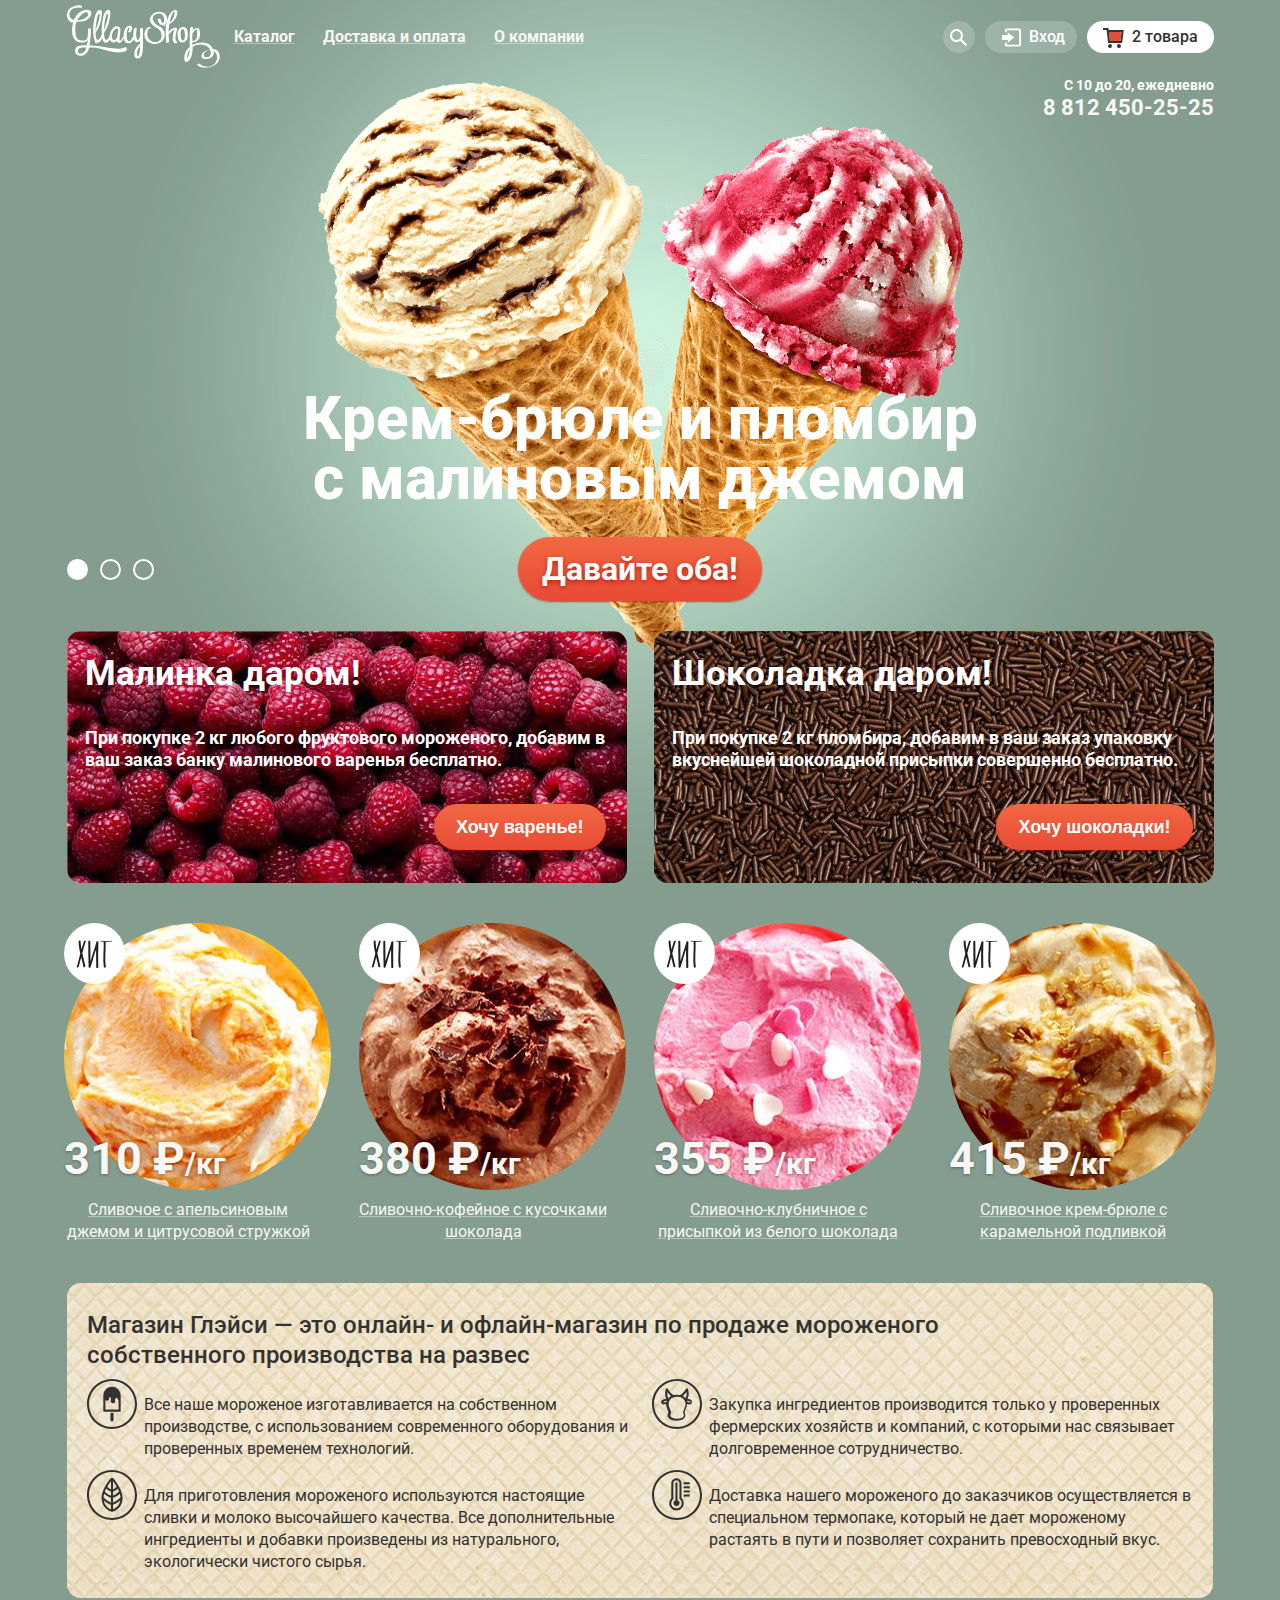
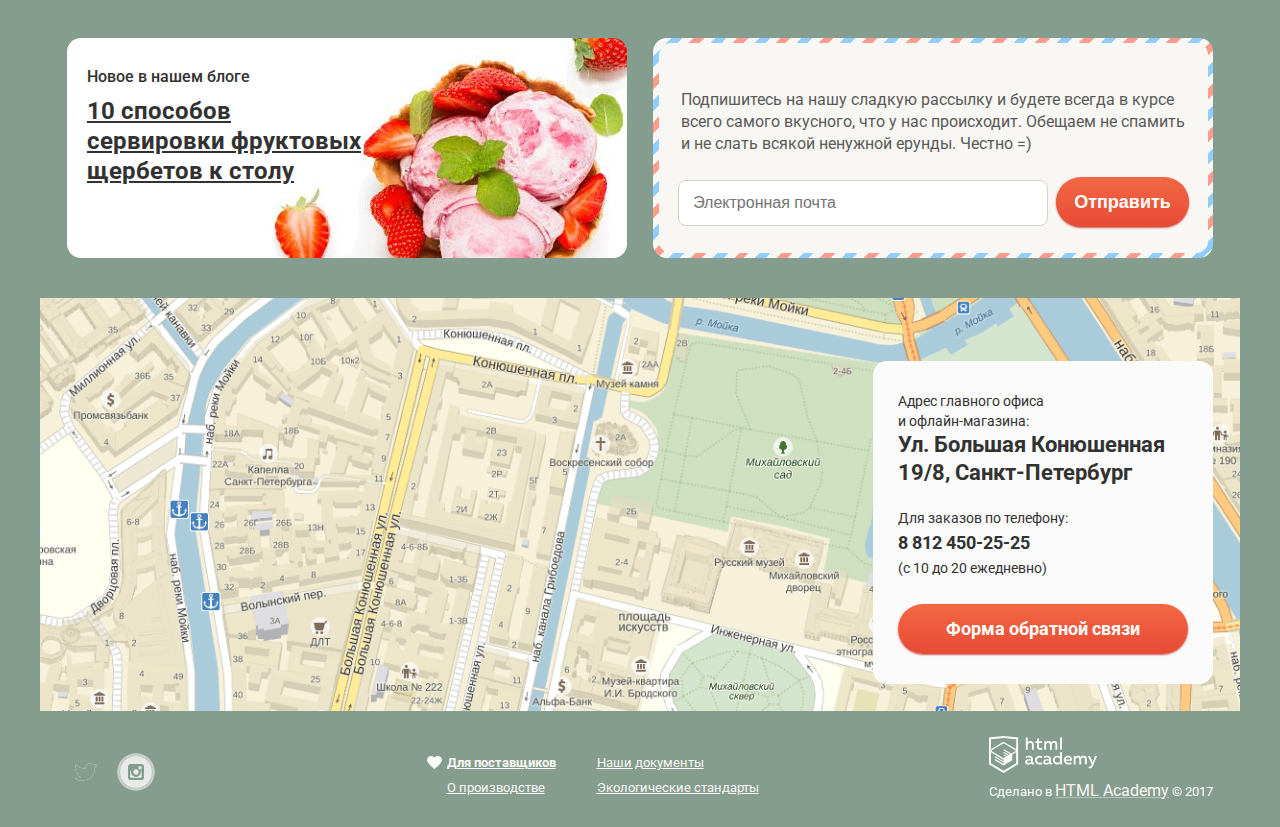
==== index.html @ ad12d45c "Итог. 14 дек 00:00" ====
<!DOCTYPE html>
<html lang="ru">

<head>
  <meta charset="utf-8">
  <title>HTML Academy: Глейси</title>
  <link href="css/normalize.css" rel="stylesheet">
  <link href="css/style.min.css" rel="stylesheet">
  <link href="https://fonts.googleapis.com/css?family=Roboto:400,500,700,900&amp;subset=cyrillic" rel="stylesheet">
</head>

<body>

  <input class="visually-hidden" type="radio" id="icecream-1" name="toggle" checked>
  <input class="visually-hidden" type="radio" id="icecream-2" name="toggle">
  <input class="visually-hidden" type="radio" id="icecream-3" name="toggle">

  <div class="site-wrapper">

    <div class="container">
      <header class="main-header">
        <nav class="main-navigation">
          <div class="logo">
            <a href="/"><img src="img/logo-header.svg" width="154" height="63" alt="Логотип «Глейси»"></a>
          </div>

          <ul class="main-menu">
            <li><a class="menu-item" href="catalog.html">Каталог</a>

              <ul class="menu-catalog-list">
                <li>
                  <ul class="menu-catalog-container">
                    <li class="menu-catalog-item item-new"><a href="#">Новинки</a></li>

                    <li class="menu-catalog-item"><a href="catalog.html">Сливочное</a></li>
                    <li class="menu-catalog-item"><a href="#">Щербеты</a></li>
                    <li class="menu-catalog-item"><a href="#">Фруктовый лед</a></li>
                    <li class="menu-catalog-item"><a href="#">Мелорин</a></li>
                  </ul>
                  <li>
              </ul>

              </li>
              <li><a class="menu-item" href="#">Доставка и оплата</a></li>
              <li><a class="menu-item" href="#">О компании</a></li>
          </ul>

          <ul class="user-navigation">
            <li class="user-navigation-search">
              <a><span class="visually-hidden">Поиск</span></a>
              <ul class="search-list">
                <li>
                  <div class="search-container">
                    <form class="form-search" action="https://echo.htmlacademy.ru" method="post">
                      <input type="search" name="поиск" placeholder="Что ищем?">
                    </form>
                  </div>
                </li>
              </ul>
            </li>

            <li class="user-navigation-login"><a href="#"><span >Вход</span></a>
              <ul class="login-list">
                <li>
                  <div class="login-container">
                    <form class="form-login" action="https://echo.htmlacademy.ru">
                      <span class="visually-hidden">Электронная почта</span>
                      <input type="email" name="email" placeholder="Электронная почта">
                      <span class="visually-hidden">Пароль</span>
                      <input type="password" name="password" placeholder="Пароль">

                      <div class="login-link">
                        <button class="button button-login" type="submit">Войти</button>
                        <ul class="login-link-list">
                          <li><a class="modal-link" href="#">Забыли пароль?</a></li>
                          <li><a class="modal-link" href="#">Новая регистрация</a></li>
                        </ul>
                      </div>
                    </form>
                  </div>
                </li>
              </ul>
            </li>

            <li class="user-navigation-bascet"><a href="#">2 товара<span class="visually-hidden">Корзина</span></a>
              <div class="basket-list">
                <div class="bascet-container">
                  <span class="visually-hidden">Таблица товаров</span>
                  <table class="besket-item">
                    <tr class="visually-hidden">
                      <td>Удалить из корзины</td>
                      <td>Изображение</td>
                      <td>Название</td>
                      <td>Цена/кг</td>
                      <td>Стоимость</td>
                    </tr>
                    <tr>
                      <td>
                        <button class="bascet-button-remove" type="button"></button>
                      </td>
                      <td><img src="img/bascet-tov-1.png" width="33" height="33" alt="Пломбир с апельсиновым джемом"></td>
                      <td>Пломбир с апельсиновым джемом</td>
                      <td>1,5 кг x <span class="gray-price">200 руб.</span></td>
                      <td>300 руб.</td>
                    </tr>
                    <tr>
                      <td>
                        <button class="bascet-button-remove" type="button"></button>
                      </td>
                      <td><img src="img/bascet-tov-2.png" width="33" height="33" alt="Пломбир с апельсиновым джемом"></td>
                      <td>Клубничный пломбир с присыпкой из белого шоколада</td>
                      <td>1,5 кг x <span class="gray-price">300 руб.</span></td>
                      <td>450 руб.</td>
                    </tr>
                    <tr>
                      <td></td>
                      <td></td>
                      <td></td>
                      <td colspan="2" class="bascet-finprice"><b>Итого: 750 руб.</b></td>

                    </tr>
                  </table>

                  <button type="submit" class="button button-basket">Oформить заказ</button>
                </div>
              </div>
            </li>
          </ul>
        </nav>
        <div class="contacts-navigation">
          <div class="container-contacts">
            <span class="contacts-navigation-timing">С 10 до 20, ежедневно</span>
            <a href="tel:+78124502525" class="contacts-navigation-phone">8 812 450-25-25</a>
          </div>
        </div>
      </header>

      <main>
        <h1 class="visually-hidden">Магазин "Глейси"</h1>

        <section class="slider">
          <div class="slider-controls">
            <label for="icecream-1"></label>
            <label for="icecream-2"></label>
            <label for="icecream-3"></label>
          </div>
          <ul class="slider-list">
            <li class="slider-item slide" id="slide-1">
              <h3 class="slide-title">Крем-брюле и пломбир с малиновым джемом</h3>
              <a class="button big-banner-button" href="#">Давайте оба!</a>
            </li>
            <li class="slider-item slide" id="slide-2">
              <h3 class="slide-title">Шоколадный пломбир и лимонный сорбет</h3>
              <a class="button big-banner-button" href="#">Давайте оба!</a>
            </li>
            <li class="slider-item slide" id="slide-3">
              <h3 class="slide-title">Пломбир с помадкой и клубничный щербет</h3>
              <a class="button big-banner-button" href="#">Давайте оба!</a>
            </li>
          </ul>
        </section>

        <section class="ice-cream-sale">
          <h2 class="visually-hidden">Акции</h2>
          <div class="sale sale-first">
            <h3 class="sale-head">Малинка даром!</h3>
            <p class="sale-description">При покупке 2 кг любого фруктового мороженого, добавим в ваш заказ банку малинового варенья бесплатно.</p>
            <button class="button button-sale">Хочу варенье!</button>
          </div>
          <div class="sale sale-second">
            <h3 class="sale-head">Шоколадка даром!</h3>
            <p class="sale-description">При покупке 2 кг пломбира, добавим в ваш заказ упаковку вкуснейшей шоколадной присыпки совершенно бесплатно.</p>
            <button class="button button-sale">Хочу шоколадки!</button>
          </div>
        </section>

        <section class="catalog index">
          <h2 class="visually-hidden">Каталог</h2>
          <ul class="catalog-list index">
            <li class="card-product">
              <a class="catalog-item index" href="#">
                <img src="img/tov-1.jpg" width="267" height="267" alt="Cливочое с апельсиновым джемом и цитрусовой стружкой">
                <div class="cost-and-kg"><span class="cost ">310 ₽</span><span class="kg">/кг</span></div>
                <p class="name-ice-cream">Cливочое с апельсиновым джемом и цитрусовой стружкой</p>
              </a>

              <button class="button button-catalog">Быстрый просмотр</button>
            </li>
            <li class="card-product">
              <a class="catalog-item index" href="#">
                <img src="img/tov-2.jpg" width="267" height="267" alt="Сливочно-кофейное с кусочками шоколада">
                <div class="cost-and-kg"><span class="cost">380 ₽</span><span class="kg">/кг</span></div>
                <p class="name-ice-cream">Сливочно-кофейное с кусочками шоколада</p>
              </a>
              <button class="button button-catalog ">Быстрый просмотр</button>
            </li>
            <li class="card-product">
              <a class="catalog-item index" href="#">
                <img src="img/tov-3.jpg" width="267" height="267" alt="Сливочно-клубничное с присыпкой из белого шоколада">
                <div class="cost-and-kg"><span class="cost">355 ₽</span><span class="kg">/кг</span></div>
                <p class="name-ice-cream">Сливочно-клубничное с присыпкой из белого шоколада</p>
              </a>
              <button class="button button-catalog ">Быстрый просмотр</button>

            </li>
            <li class="card-product">
              <a class="catalog-item index" href="#">
                <img src="img/tov-4.jpg" width="267" height="267" alt="Cливочное крем-брюле с карамельной подливкой">
                <div class="cost-and-kg"><span class="cost">415 ₽</span><span class="kg">/кг</span></div>
                <p class="name-ice-cream">Cливочное крем-брюле с карамельной подливкой</p>
              </a>
              <button class="button button-catalog">Быстрый просмотр</button>

            </li>
          </ul>
        </section>

        <div class="wafer">
          <ul class="content">
            <li class="head">Магазин Глэйси — это онлайн- и офлайн-магазин по продаже мороженого собственного производства на развес</li>

            <li class="one-block">
              Все наше мороженое изготавливается на собственном производстве, с использованием современного оборудования и проверенных временем технологий.
            </li>

            <li class="two-block">
              Закупка ингредиентов производится только у проверенных фермерских хозяйств и компаний, с которыми нас связывает долговременное сотрудничество.
            </li>

            <li class="three-block">
              Для приготовления мороженого используются настоящие сливки и молоко высочайшего качества. Все дополнительные ингредиенты и добавки произведены из натурального, экологически чистого сырья.
            </li>

            <li class="four-block">
              Доставка нашего мороженого до заказчиков осуществляется в специальном термопаке, который не дает мороженому растаять в пути и позволяет сохранить превосходный вкус.
            </li>
          </ul>
        </div>

        <section class="publications">
          <h2 class="visually-hidden">Наш блог и почта</h2>
          <article class="preview-blog">
            <h2 class="preview-blog-head">Новое в нашем блоге</h2>
            <a href="#" class="blog-link">10 cпособов сервировки фруктовых щербетов к столу</a>
          </article>

          <article class="mailing">
            <div class="mailing-container">
              <h2 class="visually-hidden">Подпишитесь на нашу рассылку</h2>
              <p>Подпишитесь на нашу сладкую рассылку и будете всегда в курсе всего самого вкусного, что у нас происходит. Обещаем не спамить и не слать всякой ненужной ерунды. Честно =)</p>
              <form class="form-email" action="https://echo.htmlacademy.r" method="post">
                <label for="email"><span class="visually-hidden">Электронная почта</span></label>
                <input type="email" id="email" name="почта" placeholder="Электронная почта">
                <button class="button button-mailing">Отправить</button>
              </form>
            </div>
          </article>
        </section>

        <div class="map">
          <iframe src="https://yandex.ru/map-widget/v1/-/CBagiPWUxA" width="1200" height="430"></iframe>
          <img src="img/map.png" width="1200" height="430" alt="Cанкт-Петербург,Ул. Большая Конюшенная
              19/8">
          <img class="mark" src="img/pin.svg" width="215" height="140" alt="Метка на карте">

          <address class="feedback">
            <span>Адрес главного офиса и офлайн-магазина:</span>
            <span class="adress-title">Ул. Большая Конюшенная 19/8, Cанкт-Петербург</span>
            <span>Для заказов по телефону:</span>
            <span><a href="tel:+78124502525">8 812 450-25-25</a>(c 10 до 20 ежедневно)</span>
            <a class="button button-feedback">Форма обратной связи</a>
          </address>
        </div>
      </main>

      <footer class="main-footer">
        <div class="footer-social">
          <ul class="footer-social-list">
            <li><a class="twiter" href="#" target="_blank"><span class="visually hidden">Твиттер</span></a></li>
            <li><a class="instagram" href="#" target="_blank"><span class="visually hidden">Инстаграмм</span></a></li>
            <li><a class="fb" href="#" target="_blank"><span class="visually hidden">Фейсбук</span></a></li>
            <li><a class="vk" href="#" target="_blank"><span class="visually hidden">Вконтакте</span></a></li>
          </ul>
        </div>
        <nav>
          <ul class="footer-menu">
            <li class="footer-menu-heart"><a href="#">Для поставщиков</a></li>
            <li><a href="#">Наши документы</a></li>
            <li><a href="#">О производстве</a></li>
            <li><a href="#">Экологические стандарты</a></li>
          </ul>
        </nav>
        <div class="footer-copywriting">
          <a href="https://htmlacademy.ru/">
            <img src="img/logo-footer.svg" width="108" height="39" alt="html академия"></a>
          <p>Cделано в <a class="footer-link" href="#">HTML Academy</a> © 2017</p>
        </div>
      </footer>

      <div class="feedback-container"></div>

      <div class="feedback-popup">
        <h2 class="visually-hidden">Форма обратной связи</h2>
        <button class="feedback-button-close" type="button"><span class="visually-hidden">Закрыть форму обратной связи</span></button>
        <p class="fedback-message">Мы обязательно вам ответим!</p>
        <form action="https://echo.htmlacademy.ru" method="post">
          <label class="visually-hidden" for="feedback-name">Имя</label>
          <input type="text" name="name" placeholder="Как вас зовут?" id="feedback-name">

          <label class="visually-hidden" for="feedback-email">Почта</label>
          <input type="email" name="email" placeholder="Ваша почта для ответа" id="feedback-email">

          <label class="visually-hidden" for="feedback-comment">Ваши комментарии</label>
          <textarea name="comment" id="feedback-comment" cols="30" rows="10">Напишите что-нибудь...</textarea>

          <button type="submit" class="button button-popup">Отправить</button>
        </form>
      </div>

    </div>

  </div>
  <script src="js/popup.min.js"></script>
</body>
<!-- 13 дек. 23:56  -->
</html>
---- css/style.min.css ----
body {min-width: 1200px;font-family: "Roboto", Arial, sans-serif;font-size: 16px;line-height: 22px;color: #ffffff;}main.inner {min-width: 1200px;padding: 0;margin: 0;}.body-index {min-width: 1200px;margin-left: auto;margin-right: auto;}.site-wrapper {min-width: 940px;background-color: #849d8f;background-repeat: no-repeat;background-position: top center;}a {text-decoration: none;}.site-wrapper.inner {min-height: 0;background-color: #91a79b;background-image: none;}.container {width: 1200px;margin-left: auto;margin-right: auto;padding-right: 2.3%;padding-left: 2.3%;}a {font-size: 16px;color: #f8f7f4;}a:hover,a:active {color: #ffbc9e;}.menu-item,.name-ice-cream,.footer-menu-item,.breadcrumbs-list a,.footer-menu {text-decoration: underline;-webkit-text-decoration-skip: ink;text-decoration-skip: ink;-webkit-text-decoration-color: rgba(255, 255, 255, 0.4);text-decoration-color: rgba(255, 255, 255, 0.4);}.breadcrumbs-list a:hover {text-decoration: underline;-webkit-text-decoration-skip: ink;text-decoration-skip: ink;-webkit-text-decoration-color: #ffbc9e;text-decoration-color: #ffbc9e;}.breadcrumbs-list li:nth-child(2) a,.breadcrumbs-list li:nth-child(4) a,.breadcrumbs-list li:nth-child(5) a {text-decoration: none;}.footer-link {text-decoration: underline;-webkit-text-decoration-skip: ink;text-decoration-skip: ink;-webkit-text-decoration-color: rgba(255, 255, 255, 0.4);text-decoration-color: rgba(255, 255, 255, 0.4);}.footer-link:hover {text-decoration: underline;-webkit-text-decoration-skip: ink;text-decoration-skip: ink;-webkit-text-decoration-color: #ffbc9e;text-decoration-color: #ffbc9e;}.modal-link {text-decoration: underline;-webkit-text-decoration-skip: ink;text-decoration-skip: ink;-webkit-text-decoration-color: #323232;text-decoration-color: #323232;}.modal-link:hover,.modal-link:active {color: #e84d37;-webkit-text-decoration-color: #e84d37;text-decoration-color: #e84d37;}img {max-width: 100%;height: auto;}.visually-hidden:not(:focus):not(:active),input[type="checkbox"].visually-hidden,input[type="radio"].visually-hidden {position: absolute;width: 1px;height: 1px;margin: -1px;border: 0;padding: 0;white-space: nowrap;-webkit-clip-path: inset(100%);clip-path: inset(100%);clip: rect(0 0 0 0);overflow: hidden;}.button {color: #fefefe;font-weight: 700;font-size: 18px;line-height: 24px;padding: 13px 24px;border: 0;border-radius: 40px;background-image: -webkit-gradient(linear, left top, left bottom, from(#f26843), to(#e74a35));background-image: -webkit-linear-gradient(#f26843 0%, #e74a35 100%);background-image: -o-linear-gradient(#f26843 0%, #e74a35 100%);background-image: linear-gradient(#f26843 0%, #e74a35 100%);-webkit-box-shadow: 0px 1px 2px 0px rgba(172, 16, 0, 0.64);box-shadow: 0px 1px 2px 0px rgba(172, 16, 0, 0.64);}.button:hover {background-image: -webkit-gradient(linear, left top, left bottom, from(#f58669), to(#ec6f5e));background-image: -webkit-linear-gradient(#f58669 0%, #ec6f5e 100%);background-image: -o-linear-gradient(#f58669 0%, #ec6f5e 100%);background-image: linear-gradient(#f58669 0%, #ec6f5e 100%);}.button:active {background-image: -webkit-gradient(linear, left top, left bottom, from(#d74531), to(#e1613e));background-image: -webkit-linear-gradient(#d74531 0%, #e1613e 100%);background-image: -o-linear-gradient(#d74531 0%, #e1613e 100%);background-image: linear-gradient(#d74531 0%, #e1613e 100%);-webkit-box-shadow: inset 0px 2px 2px 0px rgba(148, 39, 24, 0.4);box-shadow: inset 0px 2px 2px 0px rgba(148, 39, 24, 0.4);}.button.big-banner-button {font-size: 32px;line-height: 44px;text-shadow: 0px 2px 5px rgba(172, 16, 0, 0.76);}.button.big-banner-button:hover {background-image: -webkit-gradient(linear, left top, left bottom, from(#f58669), to(#ec6f5e));background-image: -webkit-linear-gradient(#f58669 0%, #ec6f5e 100%);background-image: -o-linear-gradient(#f58669 0%, #ec6f5e 100%);background-image: linear-gradient(#f58669 0%, #ec6f5e 100%);-webkit-box-shadow: 0px 1px 2px 0px rgba(172, 16, 0, 0.64);box-shadow: 0px 1px 2px 0px rgba(172, 16, 0, 0.64);color: #ffffff;}.button.big-banner-button:active {background-image: -webkit-gradient(linear, left top, left bottom, from(#d74531), to(#e1613e));background-image: -webkit-linear-gradient(#d74531 0%, #e1613e 100%);background-image: -o-linear-gradient(#d74531 0%, #e1613e 100%);background-image: linear-gradient(#d74531 0%, #e1613e 100%);-webkit-box-shadow: inset 0px 2px 2px 0px rgba(148, 39, 24, 0.4);box-shadow: inset 0px 2px 2px 0px rgba(148, 39, 24, 0.4);color: #ffffff;}.button-feedback {text-align: center;margin: 0;margin-left: auto;margin-right: auto;margin-top: 26px;margin-bottom: 30px;}.main-header {width: 1147px;margin: auto;margin-bottom: 273px;}.main-header.inner {width: 1147px;margin: auto;margin-bottom: 0px;}.main-menu,.sub-menu,.user-navigation,.search-list,.login-link-list,.breadcrumbs-list,.filter-filler-list,.fat-filter-list {list-style: none;}.main-menu,.menu-catalog-item:first-child {font-weight: 700;}.catalog-line {width: 130px;padding: 0;margin-top: 0;margin-bottom: 0;border: 1px solid #d1d0ce;}.menu-catalog-list,.search-list {color: black;list-style: none;display: none;}.user-navigation-search {position: relative;}.search-list {z-index: 2;display: none;margin: 0;padding: 0;list-style: none;background-color: transparent;padding-top: 5px;border-radius: 8px;-webkit-box-shadow: 0px 20px 20px 0px rgba(0, 0, 0, 0.4);box-shadow: 0px 20px 20px 0px rgba(0, 0, 0, 0.4);border-radius: 8px;position: absolute;top: 33px;left: -310px;}.search-container {padding: 20px 15px;background-color: #f8f7f4;border-radius: 8px;}.form-search input[type="search"] {padding: 0;margin: 0;width: 310px;height: 42px;padding-left: 14px;border: 1px solid #d3d3d2;border-radius: 6px;}.user-navigation-search:hover .search-list {display: -webkit-box;display: -ms-flexbox;display: flex;}.main-navigation {display: -webkit-box;display: -ms-flexbox;display: flex;min-height: 74px;margin: auto;}.logo {width: 153px;padding: 0;margin: 0;margin-top: auto;display: -webkit-box;display: -ms-flexbox;display: flex;margin-top: auto;}.main-menu {margin: 0;padding: 0;display: -webkit-box;display: -ms-flexbox;display: flex;-ms-flex-wrap: wrap;flex-wrap: wrap;width: 600px;display: flex;-webkit-box-align: center;-ms-flex-align: center;align-items: center;flex-wrap: wrap;}.main-menu a {margin: 0;display: block;padding: 7px 14px;}.main-menu a:hover,.main-menu a:active {color: #323232;background-color: #f7f6f3;border-radius: 20px;text-decoration: none;}.main-menu a:active {background-color: rgba(248, 247, 244, 0.988);-webkit-box-shadow: inset 0px 2px 1px 0px #696969;box-shadow: inset 0px 2px 1px 0px #696969;}.main-menu li:first-child:hover .menu-catalog-list,.main-menu li:first-child:active .menu-catalog-list {position: fixed;top: 55px;padding-top: 5px;display: block;border-radius: 8px;background-color: transparent;margin: 0;-webkit-box-shadow: 0px 20px 20px 0px rgba(0, 0, 0, 0.4);box-shadow: 0px 20px 20px 0px rgba(0, 0, 0, 0.4);}.main-menu.inner li:first-child:hover .menu-catalog-list,.main-menu.inner li:first-child:active .menu-catalog-list {display: none;}.menu-catalog-list {list-style: none;padding: 0;margin: 0;}.menu-catalog-container {padding: 0;margin: 0;list-style: none;border-radius: 8px;background-color: #f8f7f4;}.menu-catalog-container li:first-child::after {content: "";position: absolute;top: 44px;height: 2px;width: 138px;background-color: #d1d0ce;}.menu-catalog-item:hover a {background-color: #fbded8;}.menu-catalog-item:active a {background-color: #f6b5a5;-webkit-box-shadow: none;box-shadow: none;}.menu-catalog-item {padding-left: 15px;padding-left: 5px;padding-top: 5px;padding-bottom: 5px;}.user-navigation {font-size: 14px;line-height: 16px;font-weight: 500;padding: 0;margin: 0;display: -webkit-box;display: -ms-flexbox;display: flex;-ms-flex-wrap: wrap;flex-wrap: wrap;width: 350px;-webkit-box-pack: end;-ms-flex-pack: end;justify-content: flex-end;-webkit-box-align: center;-ms-flex-align: center;align-items: center;margin-left: auto;}.menu-catalog-item {font-size: 14px;line-height: 16px;list-style: none;font-weight: 400;}.menu-catalog-item a,.login-list a {color: #323232;}.menu-catalog-item.active-link {background-color: #d07058;}.menu-catalog-item:hover {background-color: #fbded8;}.menu-catalog-item:active,.menu-catalog-item:active a {background-color: #f6b5a5;}.menu-catalog-item:first-child:hover {background-color: #fbded8;border-top-left-radius: 8px;border-top-right-radius: 8px;}.menu-catalog-item:last-child:hover {background-color: #fbded8;border-bottom-left-radius: 8px;border-bottom-right-radius: 8px;}.menu-catalog-item:first-child:active {background-color: #f6b5a5;border-top-left-radius: 8px;border-top-right-radius: 8px;}.menu-catalog-item:last-child:active {background-color: #f6b5a5;border-bottom-left-radius: 8px;border-bottom-right-radius: 8px;}.user-navigation-search {width: 32px;height: 32px;border-radius: 50%;background-color: rgba(255, 255, 255, 0.2);background-image: url("/img/ic-search.svg");background-repeat: no-repeat;background-size: 17px 17px;background-position: center;}.user-navigation-search:hover {background-color: rgb(255, 255, 255);background-image: url("/img/ic-search-hover.svg");}.user-navigation-login {width: 92px;display: -webkit-box;display: -ms-flexbox;display: flex;position: relative;background-color: rgba(255, 255, 255, 0.2);border-radius: 40px;margin-left: 10px;background-image: url("/img/ic-login.svg");background-repeat: no-repeat;background-size: 20px 19px;background-position: 17px 7px;}.user-navigation-login:hover {background-color: rgb(255, 255, 255);color: #323232;background-image: url(/img/ic-login-hover.svg);background-repeat: no-repeat;background-size: 20px 19px;background-position: 17px 7px;}.user-navigation-login span {display: inline-block;color: #ffffff;padding-top: 8px;padding-bottom: 8px;padding-right: 6px;padding-left: 44px;}.user-navigation-login:hover span {color: #323232;}.login-list {z-index: 2;margin: 0;padding: 0;display: none;position: absolute;list-style: none;border-radius: 8px;padding-top: 5px;background-color: transparent;top: 32px;left: -196px;-webkit-box-shadow: 0px 20px 20px 0px rgba(0, 0, 0, 0.4);box-shadow: 0px 20px 20px 0px rgba(0, 0, 0, 0.4);}.login-container {list-style: none;padding: 0;margin: 0;background-color: #f8f7f4;border-radius: 8px;padding-top: 20px;padding-left: 17px;padding-right: 17px;}.login-link-list a {background-image: none;}.user-navigation-login:hover .login-list {display: block;}.form-login {width: 256px;}.form-login input {width: 0px;width: 240px;height: 42px;border: 1px solid #999999;padding-left: 14px;border-radius: 8px;margin-bottom: 20px;}.button-login {margin: 0;margin-bottom: 20px;margin-right: 19px;}.login-link {padding: 0;margin: 0;display: -webkit-box;display: -ms-flexbox;display: flex;}.login-link a {display: inline-block;margin-bottom: 6px;}.login-link-list {padding: 0;margin: 0;margin-top: 3px;}.user-navigation-bascet {background-color: #ffffff;border-radius: 40px;margin-left: 10px;background-image: url(/img/ic-bascet-active.svg);background-repeat: no-repeat;background-size: 21px 20px;background-position: 16px 7px;}.user-navigation-bascet a {color: #323232;display: inline-block;padding-right: 16px;padding-left: 45px;padding-top: 8px;padding-bottom: 8px;}.user-navigation-bascet:hover a {color: #323232;}.container {position: relative;}.basket-list {z-index: 2;display: none;padding: 0;margin: 0;font-weight: 400;color: #323232;list-style: none;font-size: 13px;position: absolute;top: 53px;left: 716px;padding-top: 5px;padding-right: 0px;border-radius: 8px;background-color: transparent;-webkit-box-shadow: 0px 20px 20px 0px rgba(0, 0, 0, 0.4);box-shadow: 0px 20px 20px 0px rgba(0, 0, 0, 0.4);}.besket-item tr:last-child {border-top: 1px solid #ccccc9;}.bascet-container {list-style: none;padding: 0;margin: 0;background-color: #f8f7f4;padding: 0px;border-radius: 8px;padding-top: 20px;padding-bottom: 20px;padding-left: 16px;padding-right: 16px;}.bascet-finprice {width: 146px;text-align: right;padding-top: 16px;}.user-navigation-bascet:hover .basket-list {display: -webkit-box;display: -ms-flexbox;display: flex;}.bascet-button-remove {padding: 0;width: 11px;height: 11px;border: none;background-image: url(/img/baset-remove.svg);background-color: transparent;}.bascet-finprice {padding-left: 420px;}.besket-item {padding: 0;margin: 0;border-collapse: collapse;margin-bottom: 17px;}.button-basket {display: block;margin-left: auto;margin-top: 14px;}.besket-item td {padding-bottom: 18px;}.besket-item td:nth-child(1) {width: 13px;}.besket-item td:nth-child(2) {width: 33px;padding-left: 8px;padding-right: 8px;}.besket-item td:nth-child(3) {width: 216px;padding-left: 6px;padding-right: 24px;}.besket-item td:nth-child(4) {width: 96px;padding-left: 7px;padding-right: 6px;}.besket-item td:nth-child(5) {width: 50px;padding-left: 21px;}.contacts-navigation {margin: 0;padding: 0;height: 42px;display: -webkit-box;display: -ms-flexbox;display: flex;-ms-flex-wrap: wrap;flex-wrap: wrap;}.container-contacts {width: 300px;height: 42px;margin-left: auto;}.form-login {font-weight: 400;}.login-list a {font-size: 13px;color: #323232;}.gray-price {color: #999999;}.contacts-navigation {font-weight: 700;text-align: right;}.contacts-navigation-timing {display: inline-block;font-size: 14px;line-height: 16px;}.contacts-navigation-phone {display: inline-block;font-size: 22px;line-height: 24px;}.slider-list,.breadcrumbs,.fat-filter,.filler-filter,.pagination-list,.slider-button-list {list-style: none;}.slider {width: 1147px;margin: auto;position: relative;text-align: center;margin-bottom: 40px;}.slider-list {margin: 0;padding: 0;}.slide-title {width: 700px;padding: 0;margin: 0 auto;margin-bottom: 38px;font-size: 60px;line-height: 60px;font-weight: 800;}.slider-controls {position: absolute;bottom: 10px;}.slider-controls label {display: inline-block;width: 17px;height: 17px;margin-right: 8px;vertical-align: top;background-color: transparent;border: 2px solid #ffffff;border-radius: 50%;cursor: pointer;}.slider-controls label:hover {display: inline-block;width: 17px;height: 17px;margin-right: 8px;vertical-align: top;background-color: rgba(255, 255, 255, 0.2);border: 2px solid #ffffff;border-radius: 50%;cursor: pointer;}#icecream-1:checked~.site-wrapper {background-color: #849d8f;background-image: url("/img/icecream-banner1.png");}#icecream-2:checked~.site-wrapper {background-color: #8996a6;background-image: url("/img/icecream-banner2.png");}#icecream-3:checked~.site-wrapper {background-color: #9d8b84;background-image: url("/img/icecream-banner3.png");}.site-wrapper::before,.site-wrapper::after {content: "";visibility: hidden;}.slide {display: none;}#icecream-1:checked~.site-wrapper #slide-1,#icecream-2:checked~.site-wrapper #slide-2,#icecream-3:checked~.site-wrapper #slide-3 {display: block;}#icecream-1:checked~.site-wrapper label[for="icecream-1"],#icecream-2:checked~.site-wrapper label[for="icecream-2"],#icecream-3:checked~.site-wrapper label[for="icecream-3"] {background-color: #ffffff;}.slider-list-first,.slider-list-second,.slider-list-third {padding: 0;margin: 0;position: absolute;top: 0;left: 0;}.big-banner-button {margin-left: auto;margin-right: auto;margin-bottom: 10px;}.banner-item {font-size: 60px;line-height: 60px;list-style: none;font-weight: 700;text-align: center;}.ice-cream-sale {padding: 0;margin-left: auto;margin-right: auto;width: 1147px;display: -webkit-box;display: -ms-flexbox;display: flex;min-height: 230px;-webkit-box-pack: justify;-ms-flex-pack: justify;justify-content: space-between;margin-bottom: 34px;}.sale {width: 560px;margin: 0;padding: 0;display: -webkit-box;display: -ms-flexbox;display: flex;-ms-flex-wrap: wrap;flex-wrap: wrap;padding-top: 22px;}.button.button-sale {margin-left: auto;margin-right: 21px;height: 46px;padding: 0;padding-left: 22px;padding-right: 22px;}.sale.sale-first {background-color: #6f2333;background-image: url("/img/bg-raspberry.jpg");background-repeat: no-repeat;border-radius: 14px;min-height: 230px;}.sale.sale-second {background-color: #442719;background-image: url("/img/bg-chocolate.jpg");background-repeat: no-repeat;border-radius: 14px;min-height: 230px;}.sale-head {padding: 0;margin: 0;padding-left: 18px;font-size: 35px;line-height: 41px;}.sale-description {margin: 0;padding: 0;padding-left: 18px;padding-right: 18px;font-size: 18px;line-height: 22px;font-weight: 700;}.catalog-container {display: block;width: 1172px;padding-left: 13px;}.catalog-list.index,.catalog-list.catalog {list-style: none;padding: 0;}.catalog-item.index a,.catalog.index,.catalog.catalog,.name-ice-cream {padding: 0;margin: 0;}.catalog-list.index {padding: 0;width: 1180px;display: -webkit-box;display: -ms-flexbox;display: flex;margin-left: auto;margin-right: auto;-ms-flex-pack: distribute;justify-content: space-around;}.catalog-list .index:hover {color: #ffffff;}.catalog-list.catalog {padding: 0;margin: 0;list-style: none;display: -webkit-box;display: -ms-flexbox;display: flex;-ms-flex-wrap: wrap;flex-wrap: wrap;-ms-flex-pack: distribute;justify-content: space-around;}.catalog-item.index,.catalog-item.catalog {padding: 0;margin: 0;}.catalog-item.catalog {width: 267px;}.catalog-item.index a,.catalog-item.catalog a {width: 267px;margin: 0;padding-top: 6px;padding-left: 13px;padding-right: 13px;padding-bottom: 65px;}.catalog-list.catalog {min-height: 1070px;margin: 0;padding: 0;margin-bottom: 62px;}.catalog-item.index,.catalog-item.catalog {margin: 0;height: 335px;padding-top: 6px;position: relative;display: -webkit-box;display: -ms-flexbox;display: flex;-webkit-box-orient: vertical;-webkit-box-direction: normal;-ms-flex-direction: column;flex-direction: column;}.catalog-item.index::before,.catalog-item.catalog::before {position: absolute;}.name-ice-cream {display: inline-block;width: 248px;margin: 0;padding: 0;margin-top: 9px;margin-bottom: 10px;font-size: 16px;line-height: 22px;text-align: center;}.cost-and-kg {padding: 0;margin: 0;position: absolute;top: 219px;z-index: 5;}.cost {font-size: 45px;line-height: 45px;font-weight: 700;text-shadow: 0px 1px 3px rgba(49, 50, 53, 0.5);}.kg {font-size: 30px;line-height: 45px;font-weight: 700;text-shadow: 0px 1px 3px rgba(49, 50, 53, 0.5);}.catalog-item img {width: 267px;height: 267px;border-radius: 50%;margin: 0;z-index: 1;}.card-product {position: relative;min-height: 420px;padding-left: 13px;padding-right: 13px;border-radius: 14px;background-color: none;margin-bottom: -70px;}.card-product:hover {background-color: rgba(255, 255, 255, 0.3);z-index: 7;}.button-catalog {display: inline-block;z-index: 7;margin-left: 25px;display: none;}.card-product:hover .button-catalog {display: block;}.card-product a {padding: 0;margin: 0;}.catalog-item:hover {color: #ffffff;}.catalog-list.index>.card-product a::before {content: " ";position: absolute;display: block;height: 61px;width: 61px;background-image: url("/img/ic-hit.svg");z-index: 3;}.wafer {background-color: #fcf5e1;margin-left: 27px;margin-right: 27px;padding-top: 27px;padding-bottom: 15px;padding-left: 20px;padding-right: 20px;margin-bottom: 40px;color: #323232;border-radius: 14px;background-image: url(/img/bg-wafer.jpg);background-repeat: no-repeat;}.content {list-style: none;padding: 0;margin: 0;display: -webkit-box;display: -ms-flexbox;display: flex;-ms-flex-wrap: wrap;flex-wrap: wrap;-webkit-box-pack: justify;-ms-flex-pack: justify;justify-content: space-between;}.head {font-size: 24px;line-height: 30px;width: 1010px;height: 60px;font-weight: 500;margin-bottom: 9px;}.one-block {width: 484px;display: block;padding-left: 57px;padding-top: 15px;background-image: url(/img/ic-icecream.svg);background-repeat: no-repeat;background-size: 50px 50px;margin-bottom: 10px;}.two-block {width: 484px;display: block;padding-left: 57px;padding-top: 15px;background-image: url(/img/ic-cow.svg);background-repeat: no-repeat;background-size: 50px 50px;margin-bottom: 10px;}.three-block {width: 484px;display: block;padding-left: 57px;padding-top: 15px;background-image: url(/img/ic-leaf.svg);background-repeat: no-repeat;background-size: 50px 50px;margin-bottom: 10px;}.four-block {width: 484px;display: block;padding-left: 57px;padding-top: 15px;background-image: url(/img/ic-termo.svg);background-repeat: no-repeat;background-size: 50px 50px;margin-bottom: 10px;}.publications {padding-left: 27px;padding-right: 27px;display: -webkit-box;display: -ms-flexbox;display: flex;margin-left: auto;margin-right: auto;min-height: 220px;-webkit-box-pack: justify;-ms-flex-pack: justify;justify-content: space-between;margin-bottom: 40px;}.preview-blog {width: 520px;padding-top: 28px;padding-left: 20px;padding-right: 20px;padding-bottom: 20px;background-color: #ffffff;background-image: url("/img/bg-Strawberry.jpg");background-repeat: no-repeat;border-radius: 14px;}.preview-blog-head {margin: 0;margin-bottom: 8px;}.preview-blog h2 {color: #323232;font-size: 16px;line-height: 22px;font-weight: 500;}.blog-link {display: inline-block;width: 285px;}.blog-link:hover,.blog-link:active {color: #e84d37;}.preview-blog a {color: #323232;font-size: 24px;line-height: 30px;font-weight: 700;text-decoration: underline;}.mailing {width: 560px;min-height: 220px;color: #5a5a5a;border-radius: 14px;background-image: -webkit-linear-gradient(135deg, #f8f7f4 1.4%, #92cdff 1.4%, #92cdff 2.8%, #f8f7f4 2.8%, #f8f7f4 4.2%, #fe9c8e 4.2%, #fe9c8e 5.6%, #f8f7f4 5.6%, #f8f7f4 7%, #92cdff 7%, #92cdff 8.4%, #f8f7f4 8.4%, #f8f7f4 9.8%, #fe9c8e 9.8%, #fe9c8e 11.2%, #f8f7f4 11.2%, #f8f7f4 12.6%, #92cdff 12.6%, #92cdff 14%, #f8f7f4 14%, #f8f7f4 15.4%, #fe9c8e 15.4%, #fe9c8e 16.8%, #f8f7f4 16.8%, #f8f7f4 18.2%, #92cdff 18.2%, #92cdff 19.6%, #f8f7f4 19.6%, #f8f7f4 21%, #fe9c8e 21%, #fe9c8e 22.4%, #f8f7f4 22.4%, #f8f7f4 23.8%, #92cdff 23.8%, #92cdff 25.2%, #f8f7f4 25.2%, #f8f7f4 26.6%, #fe9c8e 26.6%, #fe9c8e 28%, #f8f7f4 28%, #f8f7f4 29.4%, #92cdff 29.4%, #92cdff 30.8%, #f8f7f4 30.8%, #f8f7f4 32.2%, #fe9c8e 32.2%, #fe9c8e 33.6%, #f8f7f4 33.6%, #f8f7f4 35%, #92cdff 35%, #92cdff 36.4%, #f8f7f4 36.4%, #f8f7f4 37.8%, #fe9c8e 37.8%, #fe9c8e 39.2%, #f8f7f4 39.2%, #f8f7f4 40.6%, #92cdff 40.6%, #92cdff 42%, #f8f7f4 42%, #f8f7f4 43.4%, #fe9c8e 43.4%, #fe9c8e 44.8%, #f8f7f4 44.8%, #f8f7f4 46.2%, #92cdff 46.2%, #92cdff 47.6%, #f8f7f4 47.6%, #f8f7f4 49%, #fe9c8e 49%, #fe9c8e 50.4%, #f8f7f4 50.4%, #f8f7f4 51.8%, #92cdff 51.8%, #92cdff 53.2%, #f8f7f4 53.2%, #f8f7f4 54.6%, #fe9c8e 54.6%, #fe9c8e 56%, #f8f7f4 56%, #f8f7f4 57.4%, #92cdff 57.4%, #92cdff 58.8%, #f8f7f4 58.8%, #f8f7f4 60.2%, #fe9c8e 60.2%, #fe9c8e 61.4%, #f8f7f4 61.4%, #f8f7f4 62.8%, #92cdff 62.8%, #92cdff 64.2%, #f8f7f4 64.2%, #f8f7f4 65.6%, #fe9c8e 65.6%, #fe9c8e 67%, #f8f7f4 67%, #f8f7f4 68.4%, #92cdff 68.4%, #92cdff 69.8%, #f8f7f4 69.8%, #f8f7f4 71.2%, #fe9c8e 71.2%, #fe9c8e 72.6%, #f8f7f4 72.6%, #f8f7f4 74%, #92cdff 74%, #92cdff 75.4%, #f8f7f4 75.4%, #f8f7f4 76.8%, #fe9c8e 76.8%, #fe9c8e 78.2%, #f8f7f4 78.2%, #f8f7f4 79.6%, #92cdff 79.6%, #92cdff 81%, #f8f7f4 81%, #f8f7f4 82.4%, #fe9c8e 82.4%, #fe9c8e 83.6%, #f8f7f4 83.6%, #f8f7f4 85%, #92cdff 85%, #92cdff 86.4%, #f8f7f4 86.4%, #f8f7f4 87.8%, #fe9c8e 87.8%, #fe9c8e 89.2%, #f8f7f4 89.2%, #f8f7f4 90.6%, #92cdff 90.6%, #92cdff 92%, #f8f7f4 92%, #f8f7f4 93.4%, #fe9c8e 93.4%, #fe9c8e 94.8%, #f8f7f4 94.8%, #f8f7f4 96.2%, #92cdff 96.2%, #92cdff 97.6%, #f8f7f4 97.6%, #f8f7f4 99%);background-image: -o-linear-gradient(135deg, #f8f7f4 1.4%, #92cdff 1.4%, #92cdff 2.8%, #f8f7f4 2.8%, #f8f7f4 4.2%, #fe9c8e 4.2%, #fe9c8e 5.6%, #f8f7f4 5.6%, #f8f7f4 7%, #92cdff 7%, #92cdff 8.4%, #f8f7f4 8.4%, #f8f7f4 9.8%, #fe9c8e 9.8%, #fe9c8e 11.2%, #f8f7f4 11.2%, #f8f7f4 12.6%, #92cdff 12.6%, #92cdff 14%, #f8f7f4 14%, #f8f7f4 15.4%, #fe9c8e 15.4%, #fe9c8e 16.8%, #f8f7f4 16.8%, #f8f7f4 18.2%, #92cdff 18.2%, #92cdff 19.6%, #f8f7f4 19.6%, #f8f7f4 21%, #fe9c8e 21%, #fe9c8e 22.4%, #f8f7f4 22.4%, #f8f7f4 23.8%, #92cdff 23.8%, #92cdff 25.2%, #f8f7f4 25.2%, #f8f7f4 26.6%, #fe9c8e 26.6%, #fe9c8e 28%, #f8f7f4 28%, #f8f7f4 29.4%, #92cdff 29.4%, #92cdff 30.8%, #f8f7f4 30.8%, #f8f7f4 32.2%, #fe9c8e 32.2%, #fe9c8e 33.6%, #f8f7f4 33.6%, #f8f7f4 35%, #92cdff 35%, #92cdff 36.4%, #f8f7f4 36.4%, #f8f7f4 37.8%, #fe9c8e 37.8%, #fe9c8e 39.2%, #f8f7f4 39.2%, #f8f7f4 40.6%, #92cdff 40.6%, #92cdff 42%, #f8f7f4 42%, #f8f7f4 43.4%, #fe9c8e 43.4%, #fe9c8e 44.8%, #f8f7f4 44.8%, #f8f7f4 46.2%, #92cdff 46.2%, #92cdff 47.6%, #f8f7f4 47.6%, #f8f7f4 49%, #fe9c8e 49%, #fe9c8e 50.4%, #f8f7f4 50.4%, #f8f7f4 51.8%, #92cdff 51.8%, #92cdff 53.2%, #f8f7f4 53.2%, #f8f7f4 54.6%, #fe9c8e 54.6%, #fe9c8e 56%, #f8f7f4 56%, #f8f7f4 57.4%, #92cdff 57.4%, #92cdff 58.8%, #f8f7f4 58.8%, #f8f7f4 60.2%, #fe9c8e 60.2%, #fe9c8e 61.4%, #f8f7f4 61.4%, #f8f7f4 62.8%, #92cdff 62.8%, #92cdff 64.2%, #f8f7f4 64.2%, #f8f7f4 65.6%, #fe9c8e 65.6%, #fe9c8e 67%, #f8f7f4 67%, #f8f7f4 68.4%, #92cdff 68.4%, #92cdff 69.8%, #f8f7f4 69.8%, #f8f7f4 71.2%, #fe9c8e 71.2%, #fe9c8e 72.6%, #f8f7f4 72.6%, #f8f7f4 74%, #92cdff 74%, #92cdff 75.4%, #f8f7f4 75.4%, #f8f7f4 76.8%, #fe9c8e 76.8%, #fe9c8e 78.2%, #f8f7f4 78.2%, #f8f7f4 79.6%, #92cdff 79.6%, #92cdff 81%, #f8f7f4 81%, #f8f7f4 82.4%, #fe9c8e 82.4%, #fe9c8e 83.6%, #f8f7f4 83.6%, #f8f7f4 85%, #92cdff 85%, #92cdff 86.4%, #f8f7f4 86.4%, #f8f7f4 87.8%, #fe9c8e 87.8%, #fe9c8e 89.2%, #f8f7f4 89.2%, #f8f7f4 90.6%, #92cdff 90.6%, #92cdff 92%, #f8f7f4 92%, #f8f7f4 93.4%, #fe9c8e 93.4%, #fe9c8e 94.8%, #f8f7f4 94.8%, #f8f7f4 96.2%, #92cdff 96.2%, #92cdff 97.6%, #f8f7f4 97.6%, #f8f7f4 99%);background-image: linear-gradient(-45deg, #f8f7f4 1.4%, #92cdff 1.4%, #92cdff 2.8%, #f8f7f4 2.8%, #f8f7f4 4.2%, #fe9c8e 4.2%, #fe9c8e 5.6%, #f8f7f4 5.6%, #f8f7f4 7%, #92cdff 7%, #92cdff 8.4%, #f8f7f4 8.4%, #f8f7f4 9.8%, #fe9c8e 9.8%, #fe9c8e 11.2%, #f8f7f4 11.2%, #f8f7f4 12.6%, #92cdff 12.6%, #92cdff 14%, #f8f7f4 14%, #f8f7f4 15.4%, #fe9c8e 15.4%, #fe9c8e 16.8%, #f8f7f4 16.8%, #f8f7f4 18.2%, #92cdff 18.2%, #92cdff 19.6%, #f8f7f4 19.6%, #f8f7f4 21%, #fe9c8e 21%, #fe9c8e 22.4%, #f8f7f4 22.4%, #f8f7f4 23.8%, #92cdff 23.8%, #92cdff 25.2%, #f8f7f4 25.2%, #f8f7f4 26.6%, #fe9c8e 26.6%, #fe9c8e 28%, #f8f7f4 28%, #f8f7f4 29.4%, #92cdff 29.4%, #92cdff 30.8%, #f8f7f4 30.8%, #f8f7f4 32.2%, #fe9c8e 32.2%, #fe9c8e 33.6%, #f8f7f4 33.6%, #f8f7f4 35%, #92cdff 35%, #92cdff 36.4%, #f8f7f4 36.4%, #f8f7f4 37.8%, #fe9c8e 37.8%, #fe9c8e 39.2%, #f8f7f4 39.2%, #f8f7f4 40.6%, #92cdff 40.6%, #92cdff 42%, #f8f7f4 42%, #f8f7f4 43.4%, #fe9c8e 43.4%, #fe9c8e 44.8%, #f8f7f4 44.8%, #f8f7f4 46.2%, #92cdff 46.2%, #92cdff 47.6%, #f8f7f4 47.6%, #f8f7f4 49%, #fe9c8e 49%, #fe9c8e 50.4%, #f8f7f4 50.4%, #f8f7f4 51.8%, #92cdff 51.8%, #92cdff 53.2%, #f8f7f4 53.2%, #f8f7f4 54.6%, #fe9c8e 54.6%, #fe9c8e 56%, #f8f7f4 56%, #f8f7f4 57.4%, #92cdff 57.4%, #92cdff 58.8%, #f8f7f4 58.8%, #f8f7f4 60.2%, #fe9c8e 60.2%, #fe9c8e 61.4%, #f8f7f4 61.4%, #f8f7f4 62.8%, #92cdff 62.8%, #92cdff 64.2%, #f8f7f4 64.2%, #f8f7f4 65.6%, #fe9c8e 65.6%, #fe9c8e 67%, #f8f7f4 67%, #f8f7f4 68.4%, #92cdff 68.4%, #92cdff 69.8%, #f8f7f4 69.8%, #f8f7f4 71.2%, #fe9c8e 71.2%, #fe9c8e 72.6%, #f8f7f4 72.6%, #f8f7f4 74%, #92cdff 74%, #92cdff 75.4%, #f8f7f4 75.4%, #f8f7f4 76.8%, #fe9c8e 76.8%, #fe9c8e 78.2%, #f8f7f4 78.2%, #f8f7f4 79.6%, #92cdff 79.6%, #92cdff 81%, #f8f7f4 81%, #f8f7f4 82.4%, #fe9c8e 82.4%, #fe9c8e 83.6%, #f8f7f4 83.6%, #f8f7f4 85%, #92cdff 85%, #92cdff 86.4%, #f8f7f4 86.4%, #f8f7f4 87.8%, #fe9c8e 87.8%, #fe9c8e 89.2%, #f8f7f4 89.2%, #f8f7f4 90.6%, #92cdff 90.6%, #92cdff 92%, #f8f7f4 92%, #f8f7f4 93.4%, #fe9c8e 93.4%, #fe9c8e 94.8%, #f8f7f4 94.8%, #f8f7f4 96.2%, #92cdff 96.2%, #92cdff 97.6%, #f8f7f4 97.6%, #f8f7f4 99%);position: relative;}.mailing-container {position: absolute;top: 5px;right: 5px;width: 549px;height: 180px;padding-top: 30px;background-color: #f8f7f4;border-radius: 12px;display: -webkit-box;display: -ms-flexbox;display: flex;-ms-flex-wrap: wrap;flex-wrap: wrap;-ms-flex-pack: distribute;justify-content: space-around;}.mailing-container p {padding: 0;margin-bottom: 22px;display: inline-block;width: 505px;}.form-email {padding: 0;margin: 0;padding-bottom: 30px;}.form-email input {width: 352px;height: 42px;padding-left: 14px;border: 1px solid #d3d3d2;border-radius: 8px;}.button-mailing {margin-left: 4px;padding: 13px 18px;}.map {position: relative;height: 412px;padding: 0;margin: 0;}.map img {position: absolute;top: 0;left: 0;}iframe {position: absolute;z-index: 2;top: 0;left: 0;border: none;}.mark {position: absolute;top: 138px;left: 277px;z-index: -1;background-image: url(/img/mark-shadow.png);background-repeat: no-repeat;background-size: 218px 142px;}.adress,.phone {font-size: 18px;line-height: 24px;font-weight: 700;color: #323232;}.adress {display: inline-block;margin-bottom: 21px;}.feedback {margin: 0;padding: 0;padding-top: 30px;padding-left: 25px;padding-right: 25px;font-style: normal;font-size: 14px;line-height: 20px;color: #323232;background-color: #fbfbfb;border-radius: 14px;position: absolute;top: 63px;right: 27px;z-index: 3;}address span:first-child {display: block;max-width: 150px;}.adress-title {max-width: 290px;font-size: 22px;font-weight: 700;line-height: 28px;display: block;margin-bottom: 21px;}address a {font-size: 18px;line-height: 30px;font-weight: 700;color: #323232;display: block;}.main-footer {margin: 0;padding: 0;margin-right: auto;margin-left: auto;padding-top: 26px;font-size: 13px;display: -webkit-box;display: -ms-flexbox;display: flex;width: 1146px;border:none;-webkit-box-pack: justify;-ms-flex-pack: justify;justify-content: space-between;}.footer-menu {list-style: none;padding: 0;margin: 0;margin-top: 16px;-webkit-column-count: 2;column-count: 2;max-width: 350px;min-height: 50px;display: -webkit-box;display: -ms-flexbox;display: flex;-ms-flex-wrap: wrap;flex-wrap: wrap;}.footer-menu li {margin: 0;padding: 0;min-width: 150px;display: block;text-decoration: underline;}.footer-menu a {font-size: 13px;}.footer-menu-heart {position: relative;font-weight: 700;}.footer-menu-heart::before {content: " ";width: 15px;height: 13px;background-image: url(/img/ic-heart.svg);position: absolute;display: block;top: 4px;left: -20px;}.footer-social-list {list-style: none;padding: 0;margin: 0;display: inline-block;margin-top: 17px;}.footer-social-list {display: -webkit-box;display: -ms-flexbox;display: flex;-webkit-box-pack: justify;-ms-flex-pack: justify;justify-content: space-between;width: 187px;}.twiter,.twiter:active {font-size: 0px;display: block;width: 38px;height: 38px;background-image: url(/img/ic-tv.svg);border-radius: 50%;}.twiter:hover {background-image: url("/img/ic-tv-hover.svg");}.instagram,.instagram:active {font-size: 0px;display: block;width: 38px;height: 38px;background-image: url("/img/ic-inst.svg");border-radius: 50%;}.instagram:hover {background-image: url("/img/ic-inst-hover.svg");}.fb,.fb:active {font-size: 0px;display: block;width: 38px;height: 38px;background-image: url("/img/ic-fb.svg");border-radius: 50%;}.fb:hover {background-image: url("/img/ic-fb-hover.svg");}.vk,.vk:active {font-size: 0px;display: block;width: 38px;height: 38px;background-image: url("/img/ic-vk.svg");border-radius: 50%;}.vk:hover {background-image: url("/img/ic-vk-hover.svg");}.footer-copywriting p {margin: 0;margin-bottom: 24px;}.feedback-container {position: fixed;top: 0px;left: 0px;width: 100%;height: 100%;background-color: rgba(0, 0, 0, 0.3);z-index: 5;display: none;}.feedback-container-show {display: -webkit-box;display: -ms-flexbox;display: flex;}.feedback-popup {display: none;-ms-flex-wrap: wrap;flex-wrap: wrap;position: fixed;top: 100px;left: 50%;margin-left: -239px;width: 430px;padding-left: 24px;padding-right: 24px;padding-top: 18px;z-index: 6;color: #323232;background-color: #f8f7f4;border-radius: 8px;-webkit-box-shadow: 0px 20px 20px 0px rgba(0, 0, 0, 0.4);box-shadow: 0px 20px 20px 0px rgba(0, 0, 0, 0.4);-webkit-animation-name: bounce;animation-name: bounce;-webkit-animation-duration: 0.6s;animation-duration: 0.6s;}@-webkit-keyframes bounce {0% {-webkit-transform: translateY(-500px);transform: translateY(-500px);}70% {-webkit-transform: translateY(30px);transform: translateY(30px);}90% {-webkit-transform: translateY(-10px);transform: translateY(-10px);}100% {-webkit-transform: translateY(0);transform: translateY(0);}}@keyframes bounce {0% {-webkit-transform: translateY(-500px);transform: translateY(-500px);}70% {-webkit-transform: translateY(30px);transform: translateY(30px);}90% {-webkit-transform: translateY(-10px);transform: translateY(-10px);}100% {-webkit-transform: translateY(0);transform: translateY(0);}}.feedback-popup-show {display: -webkit-box;display: -ms-flexbox;display: flex;}.fedback-message {padding: 0;margin: 0;display: inline-block;margin-bottom: 18px;font-size: 24px;line-height: 28px;font-weight: 500;}.feedback-popup input {padding: 0;width: 267px;height: 44px;margin-bottom: 20px;border-radius: 8px;border: 1px solid #999999;padding-left: 15px;}.feedback-popup textarea {width: 403px;border: 1px solid #999999;color: #999999;border-radius: 8px;margin-right: ;margin-bottom: 25px;padding-top: 12px;padding-left: 14px;}.feedback-button-close {width: 18px;height: 17px;background-color: transparent;left: 444px;top: 15px;border: none;position: absolute;background-repeat: no-repeat;}.feedback-button-close::before,.feedback-button-close::after {content: "";position: absolute;left: 0;width: 20px;height: 2px;background-color: #231f20;}.feedback-button-close::before {-webkit-transform: rotate(45deg);-ms-transform: rotate(45deg);transform: rotate(45deg);}.feedback-button-close::after {-webkit-transform: rotate(-45deg);-ms-transform: rotate(-45deg);transform: rotate(-45deg);}.button-popup {margin: 0;margin-bottom: 25px;margin-left: 280px;}.modal-error {-webkit-animation-name: shake;animation-name: shake;-webkit-animation-duration: 0.6s;animation-duration: 0.6s;}@-webkit-keyframes shake {0%, 100% {-webkit-transform: translateX(0);transform: translateX(0);}10%, 30%, 50%, 70%, 90% {-webkit-transform: translateX(-10px);transform: translateX(-10px);}20%, 40%, 60%, 80% {-webkit-transform: translateX(10px);transform: translateX(10px);}}@keyframes shake {0%, 100% {-webkit-transform: translateX(0);transform: translateX(0);}10%, 30%, 50%, 70%, 90% {-webkit-transform: translateX(-10px);transform: translateX(-10px);}20%, 40%, 60%, 80% {-webkit-transform: translateX(10px);transform: translateX(10px);}}.disabled a,.disabled a:hover {color: #9db1a5;}.main-menu-current a,.main-menu-current a:hover {background-color: #d07058;border-radius: 20px;color: #ffffff;}.breadcrumbs {height: 25px;}.breadcrumbs {width: 704px;margin-top: auto;height: 22px;}.breadcrumbs-list {display: -webkit-box;display: -ms-flexbox;display: flex;-ms-flex-wrap: wrap;flex-wrap: wrap;list-style: none;margin: 0;padding: 0;}.breadcrumbs-list a {display: inline-block;margin-right: 8px;font-weight: 400;}.breadcrumbs-list li:last-child {font-weight: 400;}.container-filter {padding-left: 27px;margin-bottom: 40px;}.filter-title h2 {padding: 0;font-size: 35px;display: inline-block;margin-top: 11px;margin-bottom: 36px;}.form-filter {padding: 0;margin: 0;width: 1147px;display: -webkit-box;display: -ms-flexbox;display: flex;-ms-flex-wrap: wrap;flex-wrap: wrap;}.fat-filter-list {display: -webkit-box;display: -ms-flexbox;display: flex;padding: 0;-webkit-box-pack: justify;-ms-flex-pack: justify;justify-content: space-between;}.filter-1 {width: 194px;height: 60px;margin-right: 16px;position: relative;}.filter-1:before {width: 194px;height: 36px;background-color: rgba(255, 255, 255, 0.3);}.options {width: 178px;height: 36px;border-radius: 20px;line-height: 36px;padding-left: 16px;background-color: rgba(255, 255, 255, 0.3);position: relative;}.button-options {width: 11px;height: 10px;padding: 0;margin-left: 16px;border: none;background-color: transparent;background-image: url("/img/ic-down-list.svg");}.options-list {-moz-appearance: none;-ms-appearance: none;position: absolute;border: none;font-size: 16px;color: #ffffff;background-color: transparent;top: 36px;left: 12px;}.options-list:hover,.options-list:active {color: #323232;}.options:hover .button-options {background-image: url("/img/ic-down-listh.svg");}.button-options:hover select[name="sorting"] {display: block;}.filter-2 {width: 220px;height: 60px;padding: 0;margin-right: 16px;}.runner {margin: 0;padding: 0;width: 220px;height: 36px;background-color: rgba(255, 255, 255, 0.3);border-radius: 20px;position: relative;}.runner::before {content: " ";position: absolute;height: 4px;width: 176px;top: 16px;left: 21px;background-color: rgba(255, 255, 255, 0.4);}.runner::after {content: " ";position: absolute;height: 4px;width: 92px;top: 16px;left: 50px;background-color: #ffffff;}.range-controls {cursor: pointer;position: absolute;width: 4px;height: 4px;top: 8px;left: 34px;border: 8px solid #ffffff;background-color: #abbcb2;border-radius: 50%;}.range-controls::before {content: " ";position: absolute;width: 4px;height: 4px;top: -8px;left: 94px;border: 8px solid #ffffff;background-color: #abbcb2;border-radius: 50%;}.container-filter legend {margin-bottom: 6px;}.filter-3 {height: 64px;margin-bottom: 16px;}.form-filter {padding: 0;margin: 0;}.form-filter span {display: inline-block;margin-left: 16px;margin-bottom: 8px;}.radio-controls {position: absolute;margin: 0;padding: 0px;height: 27x;padding-top: 7px;padding-bottom: 7px;padding-left: 14px;background-color: rgba(255, 255, 255, 0.3);border-radius: 20px;list-style: none;}.radio-list {position: relative;padding: 0;margin: 0;list-style: none;}.filter-fat {padding: 0;margin: 0;padding-left: 33px;margin-right: 17px;display: inline-block;height: 22px;position: relative;}.filter-fat label {color: #e6ebe9;position: relative;display: block;cursor: pointer;}.filter-fat label:hover {color: #ffffff;}.filter-input-radio+label::before {content: " ";position: absolute;left: -33px;width: 18px;height: 18px;border-radius: 50%;border: 2px solid #e6ebe9;}.filter-fat:hover .filter-input-radio+label::before {border: 2px solid #ffffff;}.filter-input-radio:checked+label::after {content: "";position: absolute;width: 8px;height: 8px;top: 7px;left: -26px;background-color: #e6ebe9;border-radius: 50%;}.filter-fat:hover .filter-input-radio:checked+label::after {background-color: #ffffff;}.filter-4 {margin: 0;padding: 0;}.filler-item {padding: 0;margin: 0;display: inline-block;}.checkbox-controls {display: block;margin: 0;padding: 0;padding-top: 8px;padding-left: 16px;padding-bottom: 8px;margin-right: 14px;background-color: rgba(255, 255, 255, 0.2);border-radius: 20px;}.filter-filler-list {padding: 0;margin: 0;list-style: none;}.filler-item {position: relative;padding-left: 33px;margin-right: 19px;height: 20px;color: #e6ebe9;}.filler-item:hover {color: #ffffff;}.filter-input-checkbox+label::before {content: "";position: absolute;left: 0px;border: 2px solid #e6ebe9;border-radius: 3px;width: 16px;height: 16px;}.filler-item:hover .filter-input-checkbox+label::before {border: 2px solid #ffffff;}.filter-item label {position: relative;display: block;cursor: pointer;}.filter-input-checkbox:checked+label::after {content: "";position: absolute;width: 19px;height: 15px;top: 1px;left: 4px;background-image: url("/img/checkbox.svg");background-repeat: no-repeat;}.filler-item:hover .filter-input-checkbox:checked+label::after {background-image: url("/img/checkbox-hover.svg");}.button-filter {color: #ffffff;font-weight: 500;font-size: 16px;line-height: 32px;height: 36px;padding-left: 27px;padding-right: 27px;border-radius: 40px;border: 2px solid #ffffff;background-color: #9cb0a4;margin-top: auto;}.button-filter:hover {color: #323232;background-color: #ffffff;}.button-filter:active {color: #323232;background-color: #eaeaea;border: 0;-webkit-box-shadow: inset 0px 2px 1px 0px #696969;box-shadow: inset 0px 2px 1px 0px #696969;}.main-footer.inner {display: -webkit-box;display: -ms-flexbox;display: flex;-webkit-box-pack: justify;-ms-flex-pack: justify;justify-content: space-between;width: 1146px;background-color: transparent;border-top: 1px solid rgba(255, 255, 255, 0.3);}.pagination-list {width: 190px;display: -webkit-box;display: -ms-flexbox;display: flex;margin-left: auto;}.pagination-list li {width: 26px;height: 26px;display: -webkit-box;display: -ms-flexbox;display: flex;border-radius: 50%;}.pagination-list a {margin: auto;}.pagination-list li:nth-child(2) {background-color: #ffffff;}.pagination-list li:nth-child(2) a {color: #323232;}.pagination-list li:hover {background-color: rgba(255, 255, 255, 0.3);}.pagination-list li:active {background-color: #ffffff;}.pagination-list li:hover a {color: #ffffff;}.pagination-list li:active a {color: #323232;}
/* 13 дек. 23:56 */
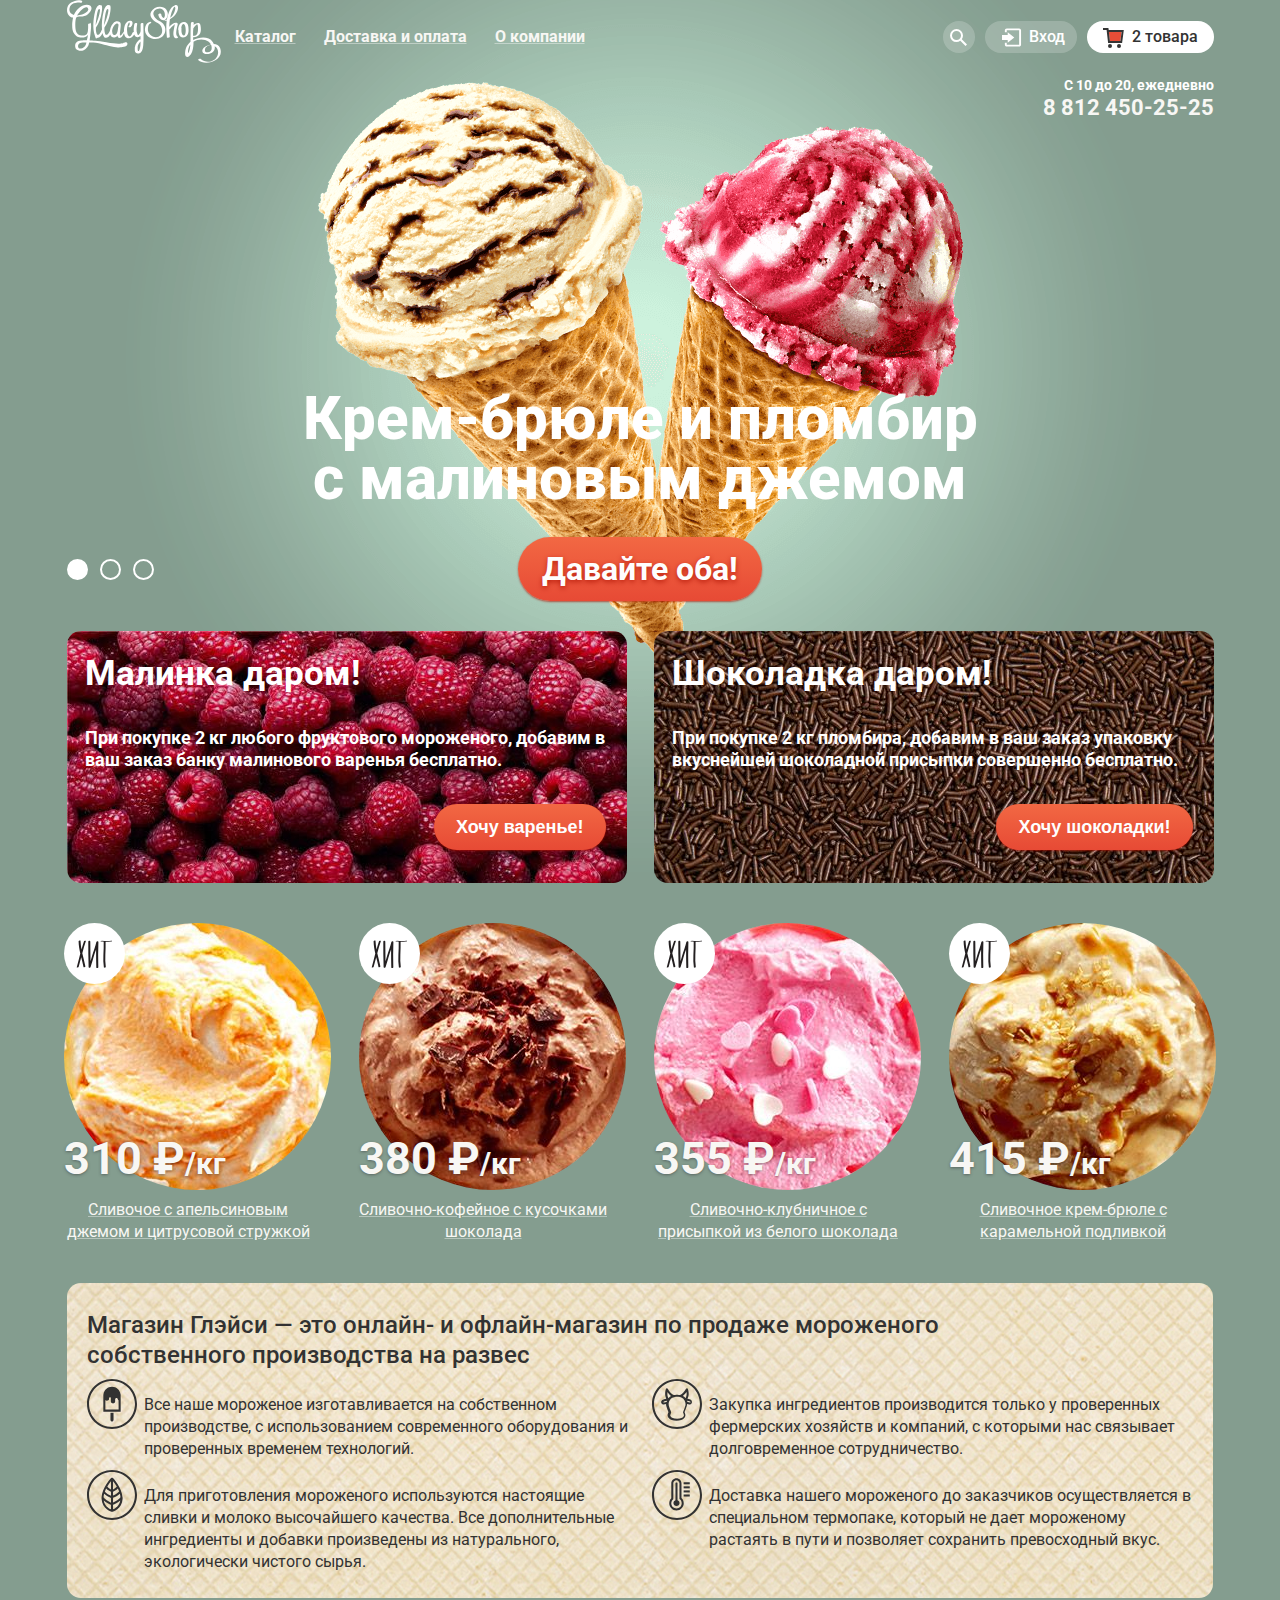
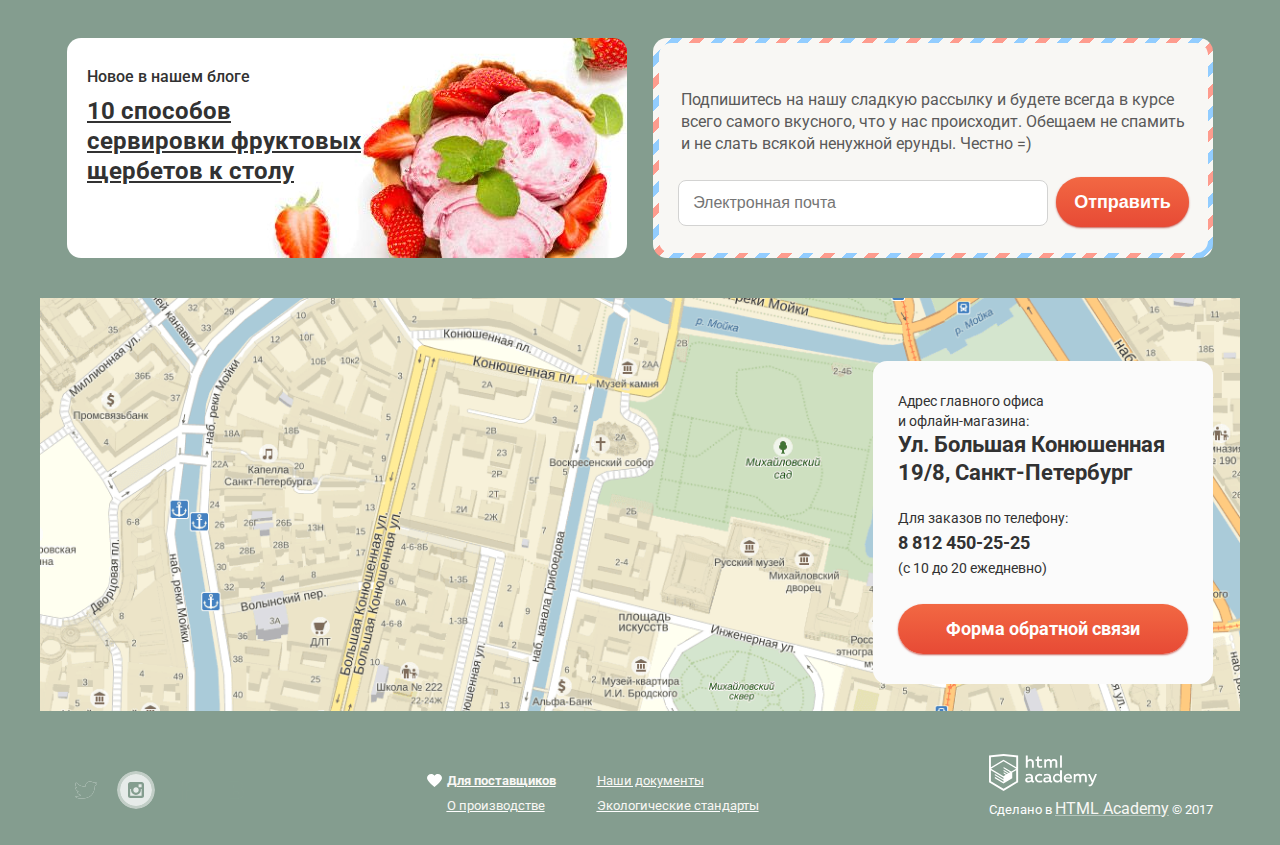
==== commit 57402c99: "проверить чекбокс" ====
--- a/index.html
+++ b/index.html
@@ -5,7 +5,7 @@
   <meta charset="utf-8">
   <title>HTML Academy: Глейси</title>
   <link href="css/normalize.css" rel="stylesheet">
-  <link href="css/style.min.css" rel="stylesheet">
+  <link href="css/style.css" rel="stylesheet">
   <link href="https://fonts.googleapis.com/css?family=Roboto:400,500,700,900&amp;subset=cyrillic" rel="stylesheet">
 </head>
 
@@ -21,7 +21,7 @@
       <header class="main-header">
         <nav class="main-navigation">
           <div class="logo">
-            <a href="/"><img src="img/logo-header.svg" width="154" height="63" alt="Логотип «Глейси»"></a>
+            <img src="img/logo-header.svg" width="154" height="63" alt="Логотип «Глейси»">
           </div>
 
           <ul class="main-menu">
@@ -47,16 +47,14 @@
 
           <ul class="user-navigation">
             <li class="user-navigation-search">
-              <a><span class="visually-hidden">Поиск</span></a>
-              <ul class="search-list">
-                <li>
-                  <div class="search-container">
-                    <form class="form-search" action="https://echo.htmlacademy.ru" method="post">
-                      <input type="search" name="поиск" placeholder="Что ищем?">
-                    </form>
-                  </div>
-                </li>
-              </ul>
+             <span class="visually-hidden">Поиск</span>
+              <div class="search-list">
+                <div class="search-container">
+                  <form class="form-search" action="https://echo.htmlacademy.ru" method="post">
+                    <input type="search" name="поиск" placeholder="Что ищем?">
+                  </form>
+                </div>
+              </div>
             </li>
 
             <li class="user-navigation-login"><a href="#"><span >Вход</span></a>
@@ -291,7 +289,7 @@
           </ul>
         </nav>
         <div class="footer-copywriting">
-          <a href="https://htmlacademy.ru/">
+          <a href="https://htmlacademy.ru/intensive/htmlcss">
             <img src="img/logo-footer.svg" width="108" height="39" alt="html академия"></a>
           <p>Cделано в <a class="footer-link" href="#">HTML Academy</a> © 2017</p>
         </div>
@@ -322,5 +320,6 @@
   </div>
   <script src="js/popup.min.js"></script>
 </body>
-<!-- 13 дек. 23:56  -->
+<!-- 14 дек. 10:38  -->
+
 </html>--- a/css/style.css
+++ b/css/style.css
@@ -0,0 +1,2207 @@
+body {
+	min-width: 1200px;
+	font-family: "Roboto", Arial, sans-serif;
+	font-size: 16px;
+	line-height: 22px;
+	color: #ffffff;
+}
+
+main.inner {
+	min-width: 1200px;
+	padding: 0;
+	margin: 0;
+}
+
+.body-index {
+	min-width: 1200px;
+	margin-left: auto;
+	margin-right: auto;
+}
+
+.site-wrapper {
+	min-width: 940px;
+	background-color: #849d8f;
+	background-repeat: no-repeat;
+	background-position: top center;
+}
+
+a {
+	text-decoration: none;
+}
+
+.site-wrapper.inner {
+	min-height: 0;
+	background-color: #91a79b;
+	background-image: none;
+}
+
+.container {
+	width: 1200px;
+	margin-left: auto;
+	margin-right: auto;
+	padding-right: 2.3%;
+	padding-left: 2.3%;
+}
+
+a {
+	font-size: 16px;
+	color: #f8f7f4;
+}
+
+a:hover,
+a:active {
+	color: #ffbc9e;
+}
+
+.menu-item,
+.name-ice-cream,
+.footer-menu-item,
+.breadcrumbs-list a,
+.footer-menu {
+	text-decoration: underline;
+	-webkit-text-decoration-skip: ink;
+	        text-decoration-skip: ink;
+	-webkit-text-decoration-color: rgba(255, 255, 255, 0.4);
+	        text-decoration-color: rgba(255, 255, 255, 0.4);
+}
+
+.breadcrumbs-list a:hover {
+	text-decoration: underline;
+	-webkit-text-decoration-skip: ink;
+	        text-decoration-skip: ink;
+	-webkit-text-decoration-color: #ffbc9e;
+	        text-decoration-color: #ffbc9e;
+}
+
+.breadcrumbs-list li:nth-child(2) a,
+.breadcrumbs-list li:nth-child(4) a,
+.breadcrumbs-list li:nth-child(5) a {
+	text-decoration: none;
+}
+
+.footer-link {
+	text-decoration: underline;
+	-webkit-text-decoration-skip: ink;
+	        text-decoration-skip: ink;
+	-webkit-text-decoration-color: rgba(255, 255, 255, 0.4);
+	        text-decoration-color: rgba(255, 255, 255, 0.4);
+}
+
+.footer-link:hover {
+	text-decoration: underline;
+	-webkit-text-decoration-skip: ink;
+	        text-decoration-skip: ink;
+	-webkit-text-decoration-color: #ffbc9e;
+	        text-decoration-color: #ffbc9e;
+}
+
+.modal-link {
+	text-decoration: underline;
+	-webkit-text-decoration-skip: ink;
+	        text-decoration-skip: ink;
+	-webkit-text-decoration-color: #323232;
+	        text-decoration-color: #323232;
+}
+
+.modal-link:hover,
+.modal-link:active {
+	color: #e84d37;
+	-webkit-text-decoration-color: #e84d37;
+	        text-decoration-color: #e84d37;
+}
+
+img {
+	max-width: 100%;
+	height: auto;
+}
+
+.visually-hidden:not(:focus):not(:active),
+input[type="checkbox"].visually-hidden,
+input[type="radio"].visually-hidden {
+	position: absolute;
+	width: 1px;
+	height: 1px;
+	margin: -1px;
+	border: 0;
+	padding: 0;
+	white-space: nowrap;
+	-webkit-clip-path: inset(100%);
+	        clip-path: inset(100%);
+	clip: rect(0 0 0 0);
+	overflow: hidden;
+}
+
+.button {
+	color: #fefefe;
+	font-weight: 700;
+	font-size: 18px;
+	line-height: 24px;
+	padding: 13px 24px;
+	border: 0;
+	border-radius: 40px;
+	background-image: -webkit-gradient(linear, left top, left bottom, from(#f26843), to(#e74a35));
+	background-image: -webkit-linear-gradient(#f26843 0%, #e74a35 100%);
+	background-image: -o-linear-gradient(#f26843 0%, #e74a35 100%);
+	background-image: linear-gradient(#f26843 0%, #e74a35 100%);
+	-webkit-box-shadow: 0px 1px 2px 0px rgba(172, 16, 0, 0.64);
+	        box-shadow: 0px 1px 2px 0px rgba(172, 16, 0, 0.64);
+}
+
+.button:hover {
+	background-image: -webkit-gradient(linear, left top, left bottom, from(#f58669), to(#ec6f5e));
+	background-image: -webkit-linear-gradient(#f58669 0%, #ec6f5e 100%);
+	background-image: -o-linear-gradient(#f58669 0%, #ec6f5e 100%);
+	background-image: linear-gradient(#f58669 0%, #ec6f5e 100%);
+}
+
+.button:active {
+	background-image: -webkit-gradient(linear, left top, left bottom, from(#d74531), to(#e1613e));
+	background-image: -webkit-linear-gradient(#d74531 0%, #e1613e 100%);
+	background-image: -o-linear-gradient(#d74531 0%, #e1613e 100%);
+	background-image: linear-gradient(#d74531 0%, #e1613e 100%);
+	-webkit-box-shadow: inset 0px 2px 2px 0px rgba(148, 39, 24, 0.4);
+	        box-shadow: inset 0px 2px 2px 0px rgba(148, 39, 24, 0.4);
+}
+
+.button.big-banner-button {
+	font-size: 32px;
+	line-height: 44px;
+	text-shadow: 0px 2px 5px rgba(172, 16, 0, 0.76);
+}
+
+.button.big-banner-button:hover {
+	background-image: -webkit-gradient(linear, left top, left bottom, from(#f58669), to(#ec6f5e));
+	background-image: -webkit-linear-gradient(#f58669 0%, #ec6f5e 100%);
+	background-image: -o-linear-gradient(#f58669 0%, #ec6f5e 100%);
+	background-image: linear-gradient(#f58669 0%, #ec6f5e 100%);
+	-webkit-box-shadow: 0px 1px 2px 0px rgba(172, 16, 0, 0.64);
+	        box-shadow: 0px 1px 2px 0px rgba(172, 16, 0, 0.64);
+	color: #ffffff;
+}
+
+.button.big-banner-button:active {
+	background-image: -webkit-gradient(linear, left top, left bottom, from(#d74531), to(#e1613e));
+	background-image: -webkit-linear-gradient(#d74531 0%, #e1613e 100%);
+	background-image: -o-linear-gradient(#d74531 0%, #e1613e 100%);
+	background-image: linear-gradient(#d74531 0%, #e1613e 100%);
+	-webkit-box-shadow: inset 0px 2px 2px 0px rgba(148, 39, 24, 0.4);
+	        box-shadow: inset 0px 2px 2px 0px rgba(148, 39, 24, 0.4);
+	color: #ffffff;
+}
+
+.button-feedback {
+	text-align: center;
+	margin: 0;
+	margin-left: auto;
+	margin-right: auto;
+	margin-top: 26px;
+	margin-bottom: 30px;
+}
+
+a.button-feedback:hover {
+    color: #ffffff;
+}
+
+.main-header {
+	width: 1147px;
+	margin: auto;
+	margin-bottom: 273px;
+}
+
+.main-header.inner {
+	width: 1147px;
+	margin: auto;
+	margin-bottom: 0px;
+}
+
+.main-menu,
+.sub-menu,
+.user-navigation,
+.search-list,
+.login-link-list,
+.breadcrumbs-list,
+.filter-filler-list,
+.fat-filter-list {
+	list-style: none;
+}
+
+.main-menu,
+.menu-catalog-item:first-child {
+	font-weight: 700;
+}
+
+.catalog-line {
+	width: 130px;
+	padding: 0;
+	margin-top: 0;
+	margin-bottom: 0;
+	border: 1px solid #d1d0ce;
+}
+
+.menu-catalog-list,
+.search-list {
+	color: black;
+	list-style: none;
+	display: none;
+}
+
+.user-navigation-search {
+	position: relative;
+}
+
+.search-list {
+	z-index: 2;
+	display: none;
+	margin: 0;
+	padding: 0;
+	list-style: none;
+	background-color: transparent;
+	padding-top: 5px;
+	border-radius: 8px;
+	-webkit-box-shadow: 0px 20px 20px 0px rgba(0, 0, 0, 0.4);
+	        box-shadow: 0px 20px 20px 0px rgba(0, 0, 0, 0.4);
+	border-radius: 8px;
+	position: absolute;
+	top: 33px;
+	left: -310px;
+}
+
+.search-container {
+	padding: 20px 15px;
+	background-color: #f8f7f4;
+	border-radius: 8px;
+}
+
+.form-search input[type="search"] {
+	padding: 0;
+	margin: 0;
+	width: 310px;
+	height: 42px;
+	padding-left: 14px;
+	border: 1px solid #d3d3d2;
+	border-radius: 6px;
+}
+
+.user-navigation-search:hover .search-list {
+	display: -webkit-box;
+	display: -ms-flexbox;
+	display: flex;
+}
+
+.main-navigation {
+	display: -webkit-box;
+	display: -ms-flexbox;
+	display: flex;
+	min-height: 74px;
+	margin: auto;
+}
+
+.logo {
+	width: 154px;
+    height: 63px;
+	padding: 0;
+	margin: 0;
+	display: -webkit-box;
+	display: -ms-flexbox;
+	display: flex;
+	
+}
+
+.main-menu {
+	margin: 0;
+	padding: 0;
+	display: -webkit-box;
+	display: -ms-flexbox;
+	display: flex;
+	-ms-flex-wrap: wrap;
+	    flex-wrap: wrap;
+	width: 600px;
+	display: flex;
+	-webkit-box-align: center;
+	    -ms-flex-align: center;
+	        align-items: center;
+	flex-wrap: wrap;
+}
+
+.main-menu a {
+	margin: 0;
+	display: block;
+	padding: 7px 14px;
+}
+
+.main-menu a:hover,
+.main-menu a:active {
+	color: #323232;
+	background-color: #f7f6f3;
+	border-radius: 20px;
+	text-decoration: none;
+}
+
+.main-menu a:active {
+	background-color: rgba(248, 247, 244, 0.988);
+	-webkit-box-shadow: inset 0px 2px 1px 0px #696969;
+	        box-shadow: inset 0px 2px 1px 0px #696969;
+}
+
+.main-menu li:first-child:hover .menu-catalog-list,
+.main-menu li:first-child:active .menu-catalog-list {
+	position: fixed;
+	top: 55px;
+	padding-top: 5px;
+	display: block;
+	border-radius: 8px;
+	background-color: transparent;
+	margin: 0;
+	-webkit-box-shadow: 0px 20px 20px 0px rgba(0, 0, 0, 0.4);
+	        box-shadow: 0px 20px 20px 0px rgba(0, 0, 0, 0.4);
+}
+
+.main-menu.inner li:first-child:hover .menu-catalog-list,
+.main-menu.inner li:first-child:active .menu-catalog-list {
+	display: none;
+}
+
+.menu-catalog-list {
+	list-style: none;
+	padding: 0;
+	margin: 0;
+}
+
+.menu-catalog-container {
+	padding: 0;
+	margin: 0;
+	list-style: none;
+	border-radius: 8px;
+	background-color: #f8f7f4;
+}
+
+.menu-catalog-container li:first-child::after {
+	content: "";
+	position: absolute;
+	top: 44px;
+	height: 2px;
+	width: 138px;
+	background-color: #d1d0ce;
+}
+
+.menu-catalog-item:hover a {
+	background-color: #fbded8;
+}
+
+.menu-catalog-item:active a {
+	background-color: #f6b5a5;
+	-webkit-box-shadow: none;
+	        box-shadow: none;
+}
+
+.menu-catalog-item {
+	padding-left: 15px;
+	padding-left: 5px;
+	padding-top: 5px;
+	padding-bottom: 5px;
+}
+
+.user-navigation {
+	font-size: 14px;
+	line-height: 16px;
+	font-weight: 500;
+	padding: 0;
+	margin: 0;
+	display: -webkit-box;
+	display: -ms-flexbox;
+	display: flex;
+	-ms-flex-wrap: wrap;
+	    flex-wrap: wrap;
+	width: 350px;
+	-webkit-box-pack: end;
+	    -ms-flex-pack: end;
+	        justify-content: flex-end;
+	-webkit-box-align: center;
+	    -ms-flex-align: center;
+	        align-items: center;
+	margin-left: auto;
+}
+
+.menu-catalog-item {
+	font-size: 14px;
+	line-height: 16px;
+	list-style: none;
+	font-weight: 400;
+}
+
+.menu-catalog-item a,
+.login-list a {
+	color: #323232;
+}
+
+.menu-catalog-item.active-link {
+	background-color: #d07058;
+}
+
+.menu-catalog-item:hover {
+	background-color: #fbded8;
+}
+
+.menu-catalog-item:active,
+.menu-catalog-item:active a {
+	background-color: #f6b5a5;
+}
+
+.menu-catalog-item:first-child:hover {
+	background-color: #fbded8;
+	border-top-left-radius: 8px;
+	border-top-right-radius: 8px;
+}
+
+.menu-catalog-item:last-child:hover {
+	background-color: #fbded8;
+	border-bottom-left-radius: 8px;
+	border-bottom-right-radius: 8px;
+}
+
+.menu-catalog-item:first-child:active {
+	background-color: #f6b5a5;
+	border-top-left-radius: 8px;
+	border-top-right-radius: 8px;
+}
+
+.menu-catalog-item:last-child:active {
+	background-color: #f6b5a5;
+	border-bottom-left-radius: 8px;
+	border-bottom-right-radius: 8px;
+}
+
+.user-navigation-search {
+	width: 32px;
+	height: 32px;
+	border-radius: 50%;
+	background-color: rgba(255, 255, 255, 0.2);
+	background-image: url("../img/ic-search.svg");
+	background-repeat: no-repeat;
+	background-size: 17px 17px;
+	background-position: center;
+}
+
+.user-navigation-search:hover {
+	background-color: rgb(255, 255, 255);
+	background-image: url("../img/ic-search-hover.svg");
+}
+
+.user-navigation-login {
+	width: 92px;
+	display: -webkit-box;
+	display: -ms-flexbox;
+	display: flex;
+	position: relative;
+	background-color: rgba(255, 255, 255, 0.2);
+	border-radius: 40px;
+	margin-left: 10px;
+	background-image: url("../img/ic-login.svg");
+	background-repeat: no-repeat;
+	background-size: 20px 19px;
+	background-position: 17px 7px;
+}
+
+.user-navigation-login:hover {
+	background-color: rgb(255, 255, 255);
+	color: #323232;
+	background-image: url("../img/ic-login-hover.svg");
+	background-repeat: no-repeat;
+	background-size: 20px 19px;
+	background-position: 17px 7px;
+}
+
+.user-navigation-login span {
+	display: inline-block;
+	color: #ffffff;
+	padding-top: 8px;
+	padding-bottom: 8px;
+	padding-right: 6px;
+	padding-left: 44px;
+}
+
+.user-navigation-login:hover span {
+	color: #323232;
+}
+
+.login-list {
+	z-index: 2;
+	margin: 0;
+	padding: 0;
+	display: none;
+	position: absolute;
+	list-style: none;
+	border-radius: 8px;
+	padding-top: 5px;
+	background-color: transparent;
+	top: 32px;
+	left: -196px;
+	-webkit-box-shadow: 0px 20px 20px 0px rgba(0, 0, 0, 0.4);
+	        box-shadow: 0px 20px 20px 0px rgba(0, 0, 0, 0.4);
+}
+
+.login-container {
+	list-style: none;
+	padding: 0;
+	margin: 0;
+	background-color: #f8f7f4;
+	border-radius: 8px;
+	padding-top: 20px;
+	padding-left: 17px;
+	padding-right: 17px;
+}
+
+.login-link-list a {
+	background-image: none;
+}
+
+.user-navigation-login:hover .login-list {
+	display: block;
+}
+
+.form-login {
+	width: 256px;
+}
+
+.form-login input {
+	width: 0px;
+	width: 240px;
+	height: 42px;
+	border: 1px solid #999999;
+	padding-left: 14px;
+	border-radius: 8px;
+	margin-bottom: 20px;
+}
+
+.button-login {
+	margin: 0;
+	margin-bottom: 20px;
+	margin-right: 19px;
+}
+
+.login-link {
+	padding: 0;
+	margin: 0;
+	display: -webkit-box;
+	display: -ms-flexbox;
+	display: flex;
+}
+
+.login-link a {
+	display: inline-block;
+	margin-bottom: 6px;
+}
+
+.login-link-list {
+	padding: 0;
+	margin: 0;
+	margin-top: 3px;
+}
+
+.user-navigation-bascet {
+	background-color: #ffffff;
+	border-radius: 40px;
+	margin-left: 10px;
+	background-image: url("../img/ic-bascet-active.svg");
+	background-repeat: no-repeat;
+	background-size: 21px 20px;
+	background-position: 16px 7px;
+}
+
+.user-navigation-bascet a {
+	color: #323232;
+	display: inline-block;
+	padding-right: 16px;
+	padding-left: 45px;
+	padding-top: 8px;
+	padding-bottom: 8px;
+}
+
+.user-navigation-bascet:hover a {
+	color: #323232;
+}
+
+.container {
+	position: relative;
+}
+
+.basket-list {
+	z-index: 2;
+	display: none;
+	padding: 0;
+	margin: 0;
+	font-weight: 400;
+	color: #323232;
+	list-style: none;
+	font-size: 13px;
+	position: absolute;
+	top: 53px;
+	right: 61px;
+	padding-top: 5px;
+	padding-right: 0px;
+	border-radius: 8px;
+	background-color: transparent;
+	-webkit-box-shadow: 0px 20px 20px 0px rgba(0, 0, 0, 0.4);
+	        box-shadow: 0px 20px 20px 0px rgba(0, 0, 0, 0.4);
+}
+
+.besket-item tr:last-child {
+	border-top: 1px solid #ccccc9;
+}
+
+.bascet-container {
+	list-style: none;
+	padding: 0;
+	margin: 0;
+	background-color: #f8f7f4;
+	padding: 0px;
+	border-radius: 8px;
+	padding-top: 20px;
+	padding-bottom: 20px;
+	padding-left: 16px;
+	padding-right: 16px;
+}
+
+.bascet-finprice {
+	width: 146px;
+	text-align: right;
+	padding-top: 16px;
+}
+
+.user-navigation-bascet:hover .basket-list {
+	display: -webkit-box;
+	display: -ms-flexbox;
+	display: flex;
+}
+
+.bascet-button-remove {
+	padding: 0;
+	width: 11px;
+	height: 11px;
+	border: none;
+	background-image: url("../img/baset-remove.svg");
+	background-color: transparent;
+}
+
+.bascet-finprice {
+	padding-left: 420px;
+}
+
+.besket-item {
+	padding: 0;
+	margin: 0;
+	border-collapse: collapse;
+	margin-bottom: 17px;
+}
+
+.button-basket {
+	display: block;
+	margin-left: auto;
+	margin-top: 14px;
+}
+
+.besket-item td {
+	padding-bottom: 18px;
+}
+
+.besket-item td:nth-child(1) {
+	width: 13px;
+}
+
+.besket-item td:nth-child(2) {
+	width: 33px;
+	padding-left: 8px;
+	padding-right: 8px;
+}
+
+.besket-item td:nth-child(3) {
+	width: 216px;
+	padding-left: 6px;
+	padding-right: 24px;
+}
+
+.besket-item td:nth-child(4) {
+	width: 96px;
+	padding-left: 7px;
+	padding-right: 6px;
+}
+
+.besket-item td:nth-child(5) {
+	width: 50px;
+	padding-left: 21px;
+}
+
+.contacts-navigation {
+	margin: 0;
+	padding: 0;
+	height: 42px;
+	display: -webkit-box;
+	display: -ms-flexbox;
+	display: flex;
+	-ms-flex-wrap: wrap;
+	    flex-wrap: wrap;
+}
+
+.container-contacts {
+	width: 300px;
+	height: 42px;
+	margin-left: auto;
+}
+
+.form-login {
+	font-weight: 400;
+}
+
+.login-list a {
+	font-size: 13px;
+	color: #323232;
+}
+
+.gray-price {
+	color: #999999;
+}
+
+.contacts-navigation {
+	font-weight: 700;
+	text-align: right;
+}
+
+.contacts-navigation-timing {
+	display: inline-block;
+	font-size: 14px;
+	line-height: 16px;
+}
+
+.contacts-navigation-phone {
+	display: inline-block;
+	font-size: 22px;
+	line-height: 24px;
+}
+
+.slider-list,
+.breadcrumbs,
+.fat-filter,
+.filler-filter,
+.pagination-list,
+.slider-button-list {
+	list-style: none;
+}
+
+.slider {
+	width: 1147px;
+	margin: auto;
+	position: relative;
+	text-align: center;
+	margin-bottom: 40px;
+}
+
+.slider-list {
+	margin: 0;
+	padding: 0;
+}
+
+.slide-title {
+	width: 700px;
+	padding: 0;
+	margin: 0 auto;
+	margin-bottom: 38px;
+	font-size: 60px;
+	line-height: 60px;
+	font-weight: 800;
+}
+
+.slider-controls {
+	position: absolute;
+	bottom: 10px;
+}
+
+.slider-controls label {
+	display: inline-block;
+	width: 17px;
+	height: 17px;
+	margin-right: 8px;
+	vertical-align: top;
+	background-color: transparent;
+	border: 2px solid #ffffff;
+	border-radius: 50%;
+	cursor: pointer;
+}
+
+.slider-controls label:hover {
+	display: inline-block;
+	width: 17px;
+	height: 17px;
+	margin-right: 8px;
+	vertical-align: top;
+	background-color: rgba(255, 255, 255, 0.2);
+	border: 2px solid #ffffff;
+	border-radius: 50%;
+	cursor: pointer;
+}
+
+#icecream-1:checked~.site-wrapper {
+	background-color: #849d8f;
+	background-image: url("../img/icecream-banner1.png");
+}
+
+#icecream-2:checked~.site-wrapper {
+	background-color: #8996a6;
+	background-image: url("../img/icecream-banner2.png");
+}
+
+#icecream-3:checked~.site-wrapper {
+	background-color: #9d8b84;
+	background-image: url("../img/icecream-banner3.png");
+}
+
+.site-wrapper::before,
+.site-wrapper::after {
+	content: "";
+	visibility: hidden;
+}
+
+.slide {
+	display: none;
+}
+
+#icecream-1:checked~.site-wrapper #slide-1,
+#icecream-2:checked~.site-wrapper #slide-2,
+#icecream-3:checked~.site-wrapper #slide-3 {
+	display: block;
+}
+
+#icecream-1:checked~.site-wrapper label[for="icecream-1"],
+#icecream-2:checked~.site-wrapper label[for="icecream-2"],
+#icecream-3:checked~.site-wrapper label[for="icecream-3"] {
+	background-color: #ffffff;
+}
+
+.slider-list-first,
+.slider-list-second,
+.slider-list-third {
+	padding: 0;
+	margin: 0;
+	position: absolute;
+	top: 0;
+	left: 0;
+}
+
+.big-banner-button {
+	margin-left: auto;
+	margin-right: auto;
+	margin-bottom: 10px;
+}
+
+.banner-item {
+	font-size: 60px;
+	line-height: 60px;
+	list-style: none;
+	font-weight: 700;
+	text-align: center;
+}
+
+.ice-cream-sale {
+	padding: 0;
+	margin-left: auto;
+	margin-right: auto;
+	width: 1147px;
+	display: -webkit-box;
+	display: -ms-flexbox;
+	display: flex;
+	min-height: 230px;
+	-webkit-box-pack: justify;
+	    -ms-flex-pack: justify;
+	        justify-content: space-between;
+	margin-bottom: 34px;
+}
+
+.sale {
+	width: 560px;
+	margin: 0;
+	padding: 0;
+	display: -webkit-box;
+	display: -ms-flexbox;
+	display: flex;
+	-ms-flex-wrap: wrap;
+	    flex-wrap: wrap;
+	padding-top: 22px;
+}
+
+.button.button-sale {
+	margin-left: auto;
+	margin-right: 21px;
+	height: 46px;
+	padding: 0;
+	padding-left: 22px;
+	padding-right: 22px;
+}
+
+.sale.sale-first {
+	background-color: #6f2333;
+	background-image: url("../img/bg-raspberry.jpg");
+	background-repeat: no-repeat;
+	border-radius: 14px;
+	min-height: 230px;
+}
+
+.sale.sale-second {
+	background-color: #442719;
+	background-image: url("../img/bg-chocolate.jpg");
+	background-repeat: no-repeat;
+	border-radius: 14px;
+	min-height: 230px;
+}
+
+.sale-head {
+	padding: 0;
+	margin: 0;
+	padding-left: 18px;
+	font-size: 35px;
+	line-height: 41px;
+}
+
+.sale-description {
+	margin: 0;
+	padding: 0;
+	padding-left: 18px;
+	padding-right: 18px;
+	font-size: 18px;
+	line-height: 22px;
+	font-weight: 700;
+}
+
+.catalog-container {
+	display: block;
+	width: 1172px;
+	padding-left: 13px;
+}
+
+.catalog-list.index,
+.catalog-list.catalog {
+	list-style: none;
+	padding: 0;
+}
+
+.catalog-item.index a,
+.catalog.index,
+.catalog.catalog,
+.name-ice-cream {
+	padding: 0;
+	margin: 0;
+}
+
+.catalog-list.index {
+	padding: 0;
+	width: 1180px;
+	display: -webkit-box;
+	display: -ms-flexbox;
+	display: flex;
+	margin-left: auto;
+	margin-right: auto;
+	-ms-flex-pack: distribute;
+	    justify-content: space-around;
+}
+
+.catalog-list .index:hover {
+	color: #ffffff;
+}
+
+.catalog-list.catalog {
+	padding: 0;
+	margin: 0;
+	list-style: none;
+	display: -webkit-box;
+	display: -ms-flexbox;
+	display: flex;
+	-ms-flex-wrap: wrap;
+	    flex-wrap: wrap;
+	-ms-flex-pack: distribute;
+	    justify-content: space-around;
+}
+
+.catalog-item.index,
+.catalog-item.catalog {
+	padding: 0;
+	margin: 0;
+}
+
+.catalog-item.catalog {
+	width: 267px;
+}
+
+.catalog-item.index a,
+.catalog-item.catalog a {
+	width: 267px;
+	margin: 0;
+	padding-top: 6px;
+	padding-left: 13px;
+	padding-right: 13px;
+	padding-bottom: 65px;
+}
+
+.catalog-list.catalog {
+	min-height: 1070px;
+	margin: 0;
+	padding: 0;
+	margin-bottom: 62px;
+}
+
+.catalog-item.index,
+.catalog-item.catalog {
+	margin: 0;
+	height: 335px;
+	padding-top: 6px;
+	position: relative;
+	display: -webkit-box;
+	display: -ms-flexbox;
+	display: flex;
+	-webkit-box-orient: vertical;
+	-webkit-box-direction: normal;
+	    -ms-flex-direction: column;
+	        flex-direction: column;
+}
+
+.catalog-item.index::before,
+.catalog-item.catalog::before {
+	position: absolute;
+}
+
+.name-ice-cream {
+	display: inline-block;
+	width: 248px;
+	margin: 0;
+	padding: 0;
+	margin-top: 9px;
+	margin-bottom: 10px;
+	font-size: 16px;
+	line-height: 22px;
+	text-align: center;
+}
+
+.cost-and-kg {
+	padding: 0;
+	margin: 0;
+	position: absolute;
+	top: 219px;
+	z-index: 5;
+}
+
+.cost {
+	font-size: 45px;
+	line-height: 45px;
+	font-weight: 700;
+	text-shadow: 0px 1px 3px rgba(49, 50, 53, 0.5);
+}
+
+.kg {
+	font-size: 30px;
+	line-height: 45px;
+	font-weight: 700;
+	text-shadow: 0px 1px 3px rgba(49, 50, 53, 0.5);
+}
+
+.catalog-item img {
+	width: 267px;
+	height: 267px;
+	border-radius: 50%;
+	margin: 0;
+	z-index: 1;
+}
+
+.card-product {
+	position: relative;
+	min-height: 420px;
+	padding-left: 13px;
+	padding-right: 13px;
+	border-radius: 14px;
+	background-color: none;
+	margin-bottom: -70px;
+}
+
+.card-product:hover {
+	background-color: rgba(255, 255, 255, 0.3);
+	z-index: 7;
+}
+
+.button-catalog {
+	display: inline-block;
+	z-index: 7;
+	margin-left: 25px;
+	display: none;
+}
+
+.card-product:hover .button-catalog {
+	display: block;
+}
+
+.card-product a {
+	padding: 0;
+	margin: 0;
+}
+
+.catalog-item:hover {
+	color: #ffffff;
+}
+
+.catalog-list.index>.card-product a::before {
+	content: " ";
+	position: absolute;
+	display: block;
+	height: 61px;
+	width: 61px;
+	background-image: url("../img/ic-hit.svg");
+	z-index: 3;
+}
+
+.wafer {
+	background-color: #fcf5e1;
+	margin-left: 27px;
+	margin-right: 27px;
+	padding-top: 27px;
+	padding-bottom: 15px;
+	padding-left: 20px;
+	padding-right: 20px;
+	margin-bottom: 40px;
+	color: #323232;
+	border-radius: 14px;
+	background-image: url("../img/bg-wafer.jpg");
+	background-repeat: no-repeat;
+}
+
+.content {
+	list-style: none;
+	padding: 0;
+	margin: 0;
+	display: -webkit-box;
+	display: -ms-flexbox;
+	display: flex;
+	-ms-flex-wrap: wrap;
+	    flex-wrap: wrap;
+	-webkit-box-pack: justify;
+	    -ms-flex-pack: justify;
+	        justify-content: space-between;
+}
+
+.head {
+	font-size: 24px;
+	line-height: 30px;
+	width: 1010px;
+	height: 60px;
+	font-weight: 500;
+	margin-bottom: 9px;
+}
+
+.one-block {
+	width: 484px;
+	display: block;
+	padding-left: 57px;
+	padding-top: 15px;
+	background-image: url("../img/ic-icecream.svg");
+	background-repeat: no-repeat;
+	background-size: 50px 50px;
+	margin-bottom: 10px;
+}
+
+.two-block {
+	width: 484px;
+	display: block;
+	padding-left: 57px;
+	padding-top: 15px;
+	background-image: url("../img/ic-cow.svg");
+	background-repeat: no-repeat;
+	background-size: 50px 50px;
+	margin-bottom: 10px;
+}
+
+.three-block {
+	width: 484px;
+	display: block;
+	padding-left: 57px;
+	padding-top: 15px;
+	background-image: url("../img/ic-leaf.svg");
+	background-repeat: no-repeat;
+	background-size: 50px 50px;
+	margin-bottom: 10px;
+}
+
+.four-block {
+	width: 484px;
+	display: block;
+	padding-left: 57px;
+	padding-top: 15px;
+	background-image: url("../img/ic-termo.svg");
+	background-repeat: no-repeat;
+	background-size: 50px 50px;
+	margin-bottom: 10px;
+}
+
+.publications {
+	padding-left: 27px;
+	padding-right: 27px;
+	display: -webkit-box;
+	display: -ms-flexbox;
+	display: flex;
+	margin-left: auto;
+	margin-right: auto;
+	min-height: 220px;
+	-webkit-box-pack: justify;
+	    -ms-flex-pack: justify;
+	        justify-content: space-between;
+	margin-bottom: 40px;
+}
+
+.preview-blog {
+	width: 520px;
+	padding-top: 28px;
+	padding-left: 20px;
+	padding-right: 20px;
+	padding-bottom: 20px;
+	background-color: #ffffff;
+	background-image: url("../img/bg-Strawberry.jpg");
+	background-repeat: no-repeat;
+	border-radius: 14px;
+}
+
+.preview-blog-head {
+	margin: 0;
+	margin-bottom: 8px;
+}
+
+.preview-blog h2 {
+	color: #323232;
+	font-size: 16px;
+	line-height: 22px;
+	font-weight: 500;
+}
+
+.blog-link {
+	display: inline-block;
+	width: 285px;
+}
+
+.blog-link:hover,
+.blog-link:active {
+	color: #e84d37;
+}
+
+.preview-blog a {
+	color: #323232;
+	font-size: 24px;
+	line-height: 30px;
+	font-weight: 700;
+	text-decoration: underline;
+}
+
+.mailing {
+	width: 560px;
+	min-height: 220px;
+	color: #5a5a5a;
+	border-radius: 14px;
+	background-image: -webkit-linear-gradient(135deg, #f8f7f4 1.4%, #92cdff 1.4%, #92cdff 2.8%, #f8f7f4 2.8%, #f8f7f4 4.2%, #fe9c8e 4.2%, #fe9c8e 5.6%, #f8f7f4 5.6%, #f8f7f4 7%, #92cdff 7%, #92cdff 8.4%, #f8f7f4 8.4%, #f8f7f4 9.8%, #fe9c8e 9.8%, #fe9c8e 11.2%, #f8f7f4 11.2%, #f8f7f4 12.6%, #92cdff 12.6%, #92cdff 14%, #f8f7f4 14%, #f8f7f4 15.4%, #fe9c8e 15.4%, #fe9c8e 16.8%, #f8f7f4 16.8%, #f8f7f4 18.2%, #92cdff 18.2%, #92cdff 19.6%, #f8f7f4 19.6%, #f8f7f4 21%, #fe9c8e 21%, #fe9c8e 22.4%, #f8f7f4 22.4%, #f8f7f4 23.8%, #92cdff 23.8%, #92cdff 25.2%, #f8f7f4 25.2%, #f8f7f4 26.6%, #fe9c8e 26.6%, #fe9c8e 28%, #f8f7f4 28%, #f8f7f4 29.4%, #92cdff 29.4%, #92cdff 30.8%, #f8f7f4 30.8%, #f8f7f4 32.2%, #fe9c8e 32.2%, #fe9c8e 33.6%, #f8f7f4 33.6%, #f8f7f4 35%, #92cdff 35%, #92cdff 36.4%, #f8f7f4 36.4%, #f8f7f4 37.8%, #fe9c8e 37.8%, #fe9c8e 39.2%, #f8f7f4 39.2%, #f8f7f4 40.6%, #92cdff 40.6%, #92cdff 42%, #f8f7f4 42%, #f8f7f4 43.4%, #fe9c8e 43.4%, #fe9c8e 44.8%, #f8f7f4 44.8%, #f8f7f4 46.2%, #92cdff 46.2%, #92cdff 47.6%, #f8f7f4 47.6%, #f8f7f4 49%, #fe9c8e 49%, #fe9c8e 50.4%, #f8f7f4 50.4%, #f8f7f4 51.8%, #92cdff 51.8%, #92cdff 53.2%, #f8f7f4 53.2%, #f8f7f4 54.6%, #fe9c8e 54.6%, #fe9c8e 56%, #f8f7f4 56%, #f8f7f4 57.4%, #92cdff 57.4%, #92cdff 58.8%, #f8f7f4 58.8%, #f8f7f4 60.2%, #fe9c8e 60.2%, #fe9c8e 61.4%, #f8f7f4 61.4%, #f8f7f4 62.8%, #92cdff 62.8%, #92cdff 64.2%, #f8f7f4 64.2%, #f8f7f4 65.6%, #fe9c8e 65.6%, #fe9c8e 67%, #f8f7f4 67%, #f8f7f4 68.4%, #92cdff 68.4%, #92cdff 69.8%, #f8f7f4 69.8%, #f8f7f4 71.2%, #fe9c8e 71.2%, #fe9c8e 72.6%, #f8f7f4 72.6%, #f8f7f4 74%, #92cdff 74%, #92cdff 75.4%, #f8f7f4 75.4%, #f8f7f4 76.8%, #fe9c8e 76.8%, #fe9c8e 78.2%, #f8f7f4 78.2%, #f8f7f4 79.6%, #92cdff 79.6%, #92cdff 81%, #f8f7f4 81%, #f8f7f4 82.4%, #fe9c8e 82.4%, #fe9c8e 83.6%, #f8f7f4 83.6%, #f8f7f4 85%, #92cdff 85%, #92cdff 86.4%, #f8f7f4 86.4%, #f8f7f4 87.8%, #fe9c8e 87.8%, #fe9c8e 89.2%, #f8f7f4 89.2%, #f8f7f4 90.6%, #92cdff 90.6%, #92cdff 92%, #f8f7f4 92%, #f8f7f4 93.4%, #fe9c8e 93.4%, #fe9c8e 94.8%, #f8f7f4 94.8%, #f8f7f4 96.2%, #92cdff 96.2%, #92cdff 97.6%, #f8f7f4 97.6%, #f8f7f4 99%);
+	background-image: -o-linear-gradient(135deg, #f8f7f4 1.4%, #92cdff 1.4%, #92cdff 2.8%, #f8f7f4 2.8%, #f8f7f4 4.2%, #fe9c8e 4.2%, #fe9c8e 5.6%, #f8f7f4 5.6%, #f8f7f4 7%, #92cdff 7%, #92cdff 8.4%, #f8f7f4 8.4%, #f8f7f4 9.8%, #fe9c8e 9.8%, #fe9c8e 11.2%, #f8f7f4 11.2%, #f8f7f4 12.6%, #92cdff 12.6%, #92cdff 14%, #f8f7f4 14%, #f8f7f4 15.4%, #fe9c8e 15.4%, #fe9c8e 16.8%, #f8f7f4 16.8%, #f8f7f4 18.2%, #92cdff 18.2%, #92cdff 19.6%, #f8f7f4 19.6%, #f8f7f4 21%, #fe9c8e 21%, #fe9c8e 22.4%, #f8f7f4 22.4%, #f8f7f4 23.8%, #92cdff 23.8%, #92cdff 25.2%, #f8f7f4 25.2%, #f8f7f4 26.6%, #fe9c8e 26.6%, #fe9c8e 28%, #f8f7f4 28%, #f8f7f4 29.4%, #92cdff 29.4%, #92cdff 30.8%, #f8f7f4 30.8%, #f8f7f4 32.2%, #fe9c8e 32.2%, #fe9c8e 33.6%, #f8f7f4 33.6%, #f8f7f4 35%, #92cdff 35%, #92cdff 36.4%, #f8f7f4 36.4%, #f8f7f4 37.8%, #fe9c8e 37.8%, #fe9c8e 39.2%, #f8f7f4 39.2%, #f8f7f4 40.6%, #92cdff 40.6%, #92cdff 42%, #f8f7f4 42%, #f8f7f4 43.4%, #fe9c8e 43.4%, #fe9c8e 44.8%, #f8f7f4 44.8%, #f8f7f4 46.2%, #92cdff 46.2%, #92cdff 47.6%, #f8f7f4 47.6%, #f8f7f4 49%, #fe9c8e 49%, #fe9c8e 50.4%, #f8f7f4 50.4%, #f8f7f4 51.8%, #92cdff 51.8%, #92cdff 53.2%, #f8f7f4 53.2%, #f8f7f4 54.6%, #fe9c8e 54.6%, #fe9c8e 56%, #f8f7f4 56%, #f8f7f4 57.4%, #92cdff 57.4%, #92cdff 58.8%, #f8f7f4 58.8%, #f8f7f4 60.2%, #fe9c8e 60.2%, #fe9c8e 61.4%, #f8f7f4 61.4%, #f8f7f4 62.8%, #92cdff 62.8%, #92cdff 64.2%, #f8f7f4 64.2%, #f8f7f4 65.6%, #fe9c8e 65.6%, #fe9c8e 67%, #f8f7f4 67%, #f8f7f4 68.4%, #92cdff 68.4%, #92cdff 69.8%, #f8f7f4 69.8%, #f8f7f4 71.2%, #fe9c8e 71.2%, #fe9c8e 72.6%, #f8f7f4 72.6%, #f8f7f4 74%, #92cdff 74%, #92cdff 75.4%, #f8f7f4 75.4%, #f8f7f4 76.8%, #fe9c8e 76.8%, #fe9c8e 78.2%, #f8f7f4 78.2%, #f8f7f4 79.6%, #92cdff 79.6%, #92cdff 81%, #f8f7f4 81%, #f8f7f4 82.4%, #fe9c8e 82.4%, #fe9c8e 83.6%, #f8f7f4 83.6%, #f8f7f4 85%, #92cdff 85%, #92cdff 86.4%, #f8f7f4 86.4%, #f8f7f4 87.8%, #fe9c8e 87.8%, #fe9c8e 89.2%, #f8f7f4 89.2%, #f8f7f4 90.6%, #92cdff 90.6%, #92cdff 92%, #f8f7f4 92%, #f8f7f4 93.4%, #fe9c8e 93.4%, #fe9c8e 94.8%, #f8f7f4 94.8%, #f8f7f4 96.2%, #92cdff 96.2%, #92cdff 97.6%, #f8f7f4 97.6%, #f8f7f4 99%);
+	background-image: linear-gradient(-45deg, #f8f7f4 1.4%, #92cdff 1.4%, #92cdff 2.8%, #f8f7f4 2.8%, #f8f7f4 4.2%, #fe9c8e 4.2%, #fe9c8e 5.6%, #f8f7f4 5.6%, #f8f7f4 7%, #92cdff 7%, #92cdff 8.4%, #f8f7f4 8.4%, #f8f7f4 9.8%, #fe9c8e 9.8%, #fe9c8e 11.2%, #f8f7f4 11.2%, #f8f7f4 12.6%, #92cdff 12.6%, #92cdff 14%, #f8f7f4 14%, #f8f7f4 15.4%, #fe9c8e 15.4%, #fe9c8e 16.8%, #f8f7f4 16.8%, #f8f7f4 18.2%, #92cdff 18.2%, #92cdff 19.6%, #f8f7f4 19.6%, #f8f7f4 21%, #fe9c8e 21%, #fe9c8e 22.4%, #f8f7f4 22.4%, #f8f7f4 23.8%, #92cdff 23.8%, #92cdff 25.2%, #f8f7f4 25.2%, #f8f7f4 26.6%, #fe9c8e 26.6%, #fe9c8e 28%, #f8f7f4 28%, #f8f7f4 29.4%, #92cdff 29.4%, #92cdff 30.8%, #f8f7f4 30.8%, #f8f7f4 32.2%, #fe9c8e 32.2%, #fe9c8e 33.6%, #f8f7f4 33.6%, #f8f7f4 35%, #92cdff 35%, #92cdff 36.4%, #f8f7f4 36.4%, #f8f7f4 37.8%, #fe9c8e 37.8%, #fe9c8e 39.2%, #f8f7f4 39.2%, #f8f7f4 40.6%, #92cdff 40.6%, #92cdff 42%, #f8f7f4 42%, #f8f7f4 43.4%, #fe9c8e 43.4%, #fe9c8e 44.8%, #f8f7f4 44.8%, #f8f7f4 46.2%, #92cdff 46.2%, #92cdff 47.6%, #f8f7f4 47.6%, #f8f7f4 49%, #fe9c8e 49%, #fe9c8e 50.4%, #f8f7f4 50.4%, #f8f7f4 51.8%, #92cdff 51.8%, #92cdff 53.2%, #f8f7f4 53.2%, #f8f7f4 54.6%, #fe9c8e 54.6%, #fe9c8e 56%, #f8f7f4 56%, #f8f7f4 57.4%, #92cdff 57.4%, #92cdff 58.8%, #f8f7f4 58.8%, #f8f7f4 60.2%, #fe9c8e 60.2%, #fe9c8e 61.4%, #f8f7f4 61.4%, #f8f7f4 62.8%, #92cdff 62.8%, #92cdff 64.2%, #f8f7f4 64.2%, #f8f7f4 65.6%, #fe9c8e 65.6%, #fe9c8e 67%, #f8f7f4 67%, #f8f7f4 68.4%, #92cdff 68.4%, #92cdff 69.8%, #f8f7f4 69.8%, #f8f7f4 71.2%, #fe9c8e 71.2%, #fe9c8e 72.6%, #f8f7f4 72.6%, #f8f7f4 74%, #92cdff 74%, #92cdff 75.4%, #f8f7f4 75.4%, #f8f7f4 76.8%, #fe9c8e 76.8%, #fe9c8e 78.2%, #f8f7f4 78.2%, #f8f7f4 79.6%, #92cdff 79.6%, #92cdff 81%, #f8f7f4 81%, #f8f7f4 82.4%, #fe9c8e 82.4%, #fe9c8e 83.6%, #f8f7f4 83.6%, #f8f7f4 85%, #92cdff 85%, #92cdff 86.4%, #f8f7f4 86.4%, #f8f7f4 87.8%, #fe9c8e 87.8%, #fe9c8e 89.2%, #f8f7f4 89.2%, #f8f7f4 90.6%, #92cdff 90.6%, #92cdff 92%, #f8f7f4 92%, #f8f7f4 93.4%, #fe9c8e 93.4%, #fe9c8e 94.8%, #f8f7f4 94.8%, #f8f7f4 96.2%, #92cdff 96.2%, #92cdff 97.6%, #f8f7f4 97.6%, #f8f7f4 99%);
+	position: relative;
+}
+
+.mailing-container {
+	position: absolute;
+	top: 5px;
+	right: 5px;
+	width: 549px;
+	height: 180px;
+	padding-top: 30px;
+	background-color: #f8f7f4;
+	border-radius: 12px;
+	display: -webkit-box;
+	display: -ms-flexbox;
+	display: flex;
+	-ms-flex-wrap: wrap;
+	    flex-wrap: wrap;
+	-ms-flex-pack: distribute;
+	    justify-content: space-around;
+}
+
+.mailing-container p {
+	padding: 0;
+	margin-bottom: 22px;
+	display: inline-block;
+	width: 505px;
+}
+
+.form-email {
+	padding: 0;
+	margin: 0;
+	padding-bottom: 30px;
+}
+
+.form-email input {
+	width: 352px;
+	height: 42px;
+	padding-left: 14px;
+	border: 1px solid #d3d3d2;
+	border-radius: 8px;
+}
+
+.button-mailing {
+	margin-left: 4px;
+	padding: 13px 18px;
+}
+
+.map {
+	position: relative;
+	height: 430px;
+	padding: 0;
+	margin: 0;
+}
+
+.map img {
+	position: absolute;
+	top: 0;
+	left: 0;
+}
+
+iframe {
+	position: absolute;
+	z-index: 2;
+	top: 0;
+	left: 0;
+    border: none;
+}
+
+.mark {
+	position: absolute;
+	top: 138px;
+	left: 277px;
+	z-index: -1;
+	background-image: url("../img/mark-shadow.png");
+	background-repeat: no-repeat;
+	background-size: 218px 142px;
+}
+
+.adress,
+.phone {
+	font-size: 18px;
+	line-height: 24px;
+	font-weight: 700;
+	color: #323232;
+}
+
+.adress {
+	display: inline-block;
+	margin-bottom: 21px;
+}
+
+.feedback {
+	margin: 0;
+	padding: 0;
+	padding-top: 30px;
+	padding-left: 25px;
+	padding-right: 25px;
+	font-style: normal;
+	font-size: 14px;
+	line-height: 20px;
+	color: #323232;
+	background-color: #fbfbfb;
+	border-radius: 14px;
+	position: absolute;
+	top: 63px;
+	right: 27px;
+	z-index: 3;
+}
+
+address span:first-child {
+	display: block;
+	max-width: 150px;
+}
+
+.adress-title {
+	max-width: 290px;
+	font-size: 22px;
+	font-weight: 700;
+	line-height: 28px;
+	display: block;
+	margin-bottom: 21px;
+}
+
+address a {
+	font-size: 18px;
+	line-height: 30px;
+	font-weight: 700;
+	color: #323232;
+	display: block;
+}
+
+.main-footer {
+	margin: 0;
+	padding: 0;
+	margin-right: auto;
+	margin-left: auto;
+	padding-top: 26px;
+	font-size: 13px;
+	display: -webkit-box;
+	display: -ms-flexbox;
+	display: flex;
+	width: 1146px;
+    border:none;
+	-webkit-box-pack: justify;
+	    -ms-flex-pack: justify;
+	        justify-content: space-between;
+}
+
+.footer-menu {
+	list-style: none;
+	padding: 0;
+	margin: 0;
+	margin-top: 16px;
+	-webkit-column-count: 2;
+	        column-count: 2;
+	max-width: 350px;
+	min-height: 50px;
+	display: -webkit-box;
+	display: -ms-flexbox;
+	display: flex;
+	-ms-flex-wrap: wrap;
+	    flex-wrap: wrap;
+}
+
+.footer-menu li {
+	margin: 0;
+	padding: 0;
+	min-width: 150px;
+	display: block;
+	text-decoration: underline;
+}
+
+.footer-menu a {
+	font-size: 13px;
+}
+
+.footer-menu-heart {
+	position: relative;
+	font-weight: 700;
+}
+
+.footer-menu-heart::before {
+	content: " ";
+	width: 15px;
+	height: 13px;
+	background-image: url("../img/ic-heart.svg");
+	position: absolute;
+	display: block;
+	top: 4px;
+	left: -20px;
+}
+
+.footer-social-list {
+	list-style: none;
+	padding: 0;
+	margin: 0;
+	display: inline-block;
+	margin-top: 17px;
+}
+
+.footer-social-list {
+	display: -webkit-box;
+	display: -ms-flexbox;
+	display: flex;
+	-webkit-box-pack: justify;
+	    -ms-flex-pack: justify;
+	        justify-content: space-between;
+	width: 187px;
+}
+
+.twiter,
+.twiter:active {
+	font-size: 0px;
+	display: block;
+	width: 38px;
+	height: 38px;
+	background-image: url("../img/ic-tv.svg");
+	border-radius: 50%;
+}
+
+.twiter:hover {
+	background-image: url("../img/ic-tv-hover.svg");
+}
+
+.instagram,
+.instagram:active {
+	font-size: 0px;
+	display: block;
+	width: 38px;
+	height: 38px;
+	background-image: url("../img/ic-inst.svg");
+	border-radius: 50%;
+}
+
+.instagram:hover {
+	background-image: url("../img/ic-inst-hover.svg");
+}
+
+.fb,
+.fb:active {
+	font-size: 0px;
+	display: block;
+	width: 38px;
+	height: 38px;
+	background-image: url("../img/ic-fb.svg");
+	border-radius: 50%;
+}
+
+.fb:hover {
+	background-image: url("../img/ic-fb-hover.svg");
+}
+
+.vk,
+.vk:active {
+	font-size: 0px;
+	display: block;
+	width: 38px;
+	height: 38px;
+	background-image: url("../img/ic-vk.svg");
+	border-radius: 50%;
+}
+
+.vk:hover {
+	background-image: url("../img/ic-vk-hover.svg");
+}
+
+.footer-copywriting p {
+	margin: 0;
+	margin-bottom: 24px;
+}
+
+.feedback-container {
+	position: fixed;
+	top: 0px;
+	left: 0px;
+	width: 100%;
+	height: 100%;
+	background-color: rgba(0, 0, 0, 0.3);
+	z-index: 5;
+	display: none;
+}
+
+.feedback-container-show {
+	display: -webkit-box;
+	display: -ms-flexbox;
+	display: flex;
+}
+
+.feedback-popup {
+	display: none;
+	-ms-flex-wrap: wrap;
+	    flex-wrap: wrap;
+	position: fixed;
+	top: 100px;
+	left: 50%;
+	margin-left: -239px;
+	width: 430px;
+	padding-left: 24px;
+	padding-right: 24px;
+	padding-top: 18px;
+	z-index: 6;
+	color: #323232;
+	background-color: #f8f7f4;
+	border-radius: 8px;
+	-webkit-box-shadow: 0px 20px 20px 0px rgba(0, 0, 0, 0.4);
+	        box-shadow: 0px 20px 20px 0px rgba(0, 0, 0, 0.4);
+	-webkit-animation-name: bounce;
+	        animation-name: bounce;
+	-webkit-animation-duration: 0.6s;
+	        animation-duration: 0.6s;
+}
+
+@-webkit-keyframes bounce {
+	0% {
+		-webkit-transform: translateY(-500px);
+		        transform: translateY(-500px);
+	}
+
+	70% {
+		-webkit-transform: translateY(30px);
+		        transform: translateY(30px);
+	}
+
+	90% {
+		-webkit-transform: translateY(-10px);
+		        transform: translateY(-10px);
+	}
+
+	100% {
+		-webkit-transform: translateY(0);
+		        transform: translateY(0);
+	}
+}
+
+@keyframes bounce {
+	0% {
+		-webkit-transform: translateY(-500px);
+		        transform: translateY(-500px);
+	}
+
+	70% {
+		-webkit-transform: translateY(30px);
+		        transform: translateY(30px);
+	}
+
+	90% {
+		-webkit-transform: translateY(-10px);
+		        transform: translateY(-10px);
+	}
+
+	100% {
+		-webkit-transform: translateY(0);
+		        transform: translateY(0);
+	}
+}
+
+.feedback-popup-show {
+	display: -webkit-box;
+	display: -ms-flexbox;
+	display: flex;
+}
+
+.fedback-message {
+	padding: 0;
+	margin: 0;
+	display: inline-block;
+	margin-bottom: 18px;
+	font-size: 24px;
+	line-height: 28px;
+	font-weight: 500;
+    animation-iteration-count:infinite; 
+}
+
+.feedback-popup input {
+	padding: 0;
+	width: 267px;
+	height: 44px;
+	margin-bottom: 20px;
+	border-radius: 8px;
+	border: 1px solid #999999;
+	padding-left: 15px;
+}
+
+.feedback-popup textarea {
+	width: 403px;
+	border: 1px solid #999999;
+	color: #999999;
+	border-radius: 8px;
+	margin-right: ;
+  margin-bottom: 25px;
+	padding-top: 12px;
+	padding-left: 14px;
+}
+
+.feedback-button-close {
+	width: 18px;
+	height: 17px;
+	background-color: transparent;
+	left: 444px;
+	top: 15px;
+	border: none;
+	position: absolute;
+	background-repeat: no-repeat;
+}
+
+.feedback-button-close::before,
+.feedback-button-close::after {
+	content: "";
+	position: absolute;
+	left: 0;
+	width: 20px;
+	height: 2px;
+	background-color: #231f20;
+}
+
+.feedback-button-close::before {
+	-webkit-transform: rotate(45deg);
+	    -ms-transform: rotate(45deg);
+	        transform: rotate(45deg);
+}
+
+.feedback-button-close::after {
+	-webkit-transform: rotate(-45deg);
+	    -ms-transform: rotate(-45deg);
+	        transform: rotate(-45deg);
+}
+
+.button-popup {
+	margin: 0;
+	margin-bottom: 25px;
+	margin-left: 280px;
+}
+
+.modal-error {
+	-webkit-animation-name: shake;
+	        animation-name: shake;
+	-webkit-animation-duration: 0.6s;
+	        animation-duration: 0.6s;
+    }
+}
+
+@-webkit-keyframes shake {
+	0%, 100% {
+		-webkit-transform: translateX(0);
+		        transform: translateX(0);
+	}
+
+	10%, 30%, 50%, 70%, 90% {
+		-webkit-transform: translateX(-10px);
+		        transform: translateX(-10px);
+	}
+
+	20%, 40%, 60%, 80% {
+		-webkit-transform: translateX(10px);
+		        transform: translateX(10px);
+	}
+}
+
+@keyframes shake {
+	0%, 100% {
+		-webkit-transform: translateX(0);
+		        transform: translateX(0);
+	}
+
+	10%, 30%, 50%, 70%, 90% {
+		-webkit-transform: translateX(-10px);
+		        transform: translateX(-10px);
+	}
+
+	20%, 40%, 60%, 80% {
+		-webkit-transform: translateX(10px);
+		        transform: translateX(10px);
+	}
+}
+
+.disabled a,
+.disabled a:hover {
+	color: #9db1a5;
+}
+
+.main-menu-current a,
+.main-menu-current a:hover {
+	background-color: #d07058;
+	border-radius: 20px;
+	color: #ffffff;
+}
+
+.breadcrumbs {
+	height: 25px;
+}
+
+.breadcrumbs {
+	width: 704px;
+	margin-top: auto;
+	height: 22px;
+}
+
+.breadcrumbs-list {
+	display: -webkit-box;
+	display: -ms-flexbox;
+	display: flex;
+	-ms-flex-wrap: wrap;
+	    flex-wrap: wrap;
+	list-style: none;
+	margin: 0;
+	padding: 0;
+}
+
+.breadcrumbs-list a {
+	display: inline-block;
+	margin-right: 8px;
+	font-weight: 400;
+}
+
+.breadcrumbs-list li:last-child {
+	font-weight: 400;
+}
+
+.container-filter {
+	padding-left: 27px;
+	margin-bottom: 40px;
+}
+
+.filter-title h2 {
+	padding: 0;
+	font-size: 35px;
+	display: inline-block;
+	margin-top: 11px;
+	margin-bottom: 36px;
+}
+
+.form-filter {
+	padding: 0;
+	margin: 0;
+	width: 1147px;
+	display: -webkit-box;
+	display: -ms-flexbox;
+	display: flex;
+	-ms-flex-wrap: wrap;
+	    flex-wrap: wrap;
+}
+
+.fat-filter-list {
+	display: -webkit-box;
+	display: -ms-flexbox;
+	display: flex;
+	padding: 0;
+	-webkit-box-pack: justify;
+	    -ms-flex-pack: justify;
+	        justify-content: space-between;
+}
+
+.filter-1 {
+	width: 194px;
+	height: 60px;
+	margin-right: 16px;
+	position: relative;
+}
+
+.filter-1:before {
+	width: 194px;
+	height: 36px;
+	background-color: rgba(255, 255, 255, 0.3);
+}
+
+.options-list {
+  box-sizing: border-box;
+  width: 194px;
+  height: 36px;  
+  padding: 5px 35px 5px 5px;
+  font-size: 16px;
+  font-weight: 500;  
+  color: #ffffff; 
+  border-radius: 20px; 
+  padding-left: 16px;  
+  -webkit-appearance: none;
+  -moz-appearance: none;
+  appearance: none;
+  background: url("../img/select-arrow.svg") 11px 12px;
+  background-color: rgba(255, 255, 255, 0.3);    
+  background-position: 168px 13px;
+  background-size: 10px 11px; 
+  background-repeat: no-repeat;
+}
+
+.options-list:hover {
+  color: #323232;  
+}
+/* CAUTION: IE hackery ahead */
+.options::-ms-expand { 
+    display: none; /* remove default arrow on ie10 and ie11 */
+}
+
+
+.filter-2 {
+	width: 220px;
+	height: 60px;
+	padding: 0;
+	margin-right: 16px;
+}
+
+.runner {
+	margin: 0;
+	padding: 0;
+	width: 220px;
+	height: 36px;
+	background-color: rgba(255, 255, 255, 0.3);
+	border-radius: 20px;
+	position: relative;
+}
+
+.runner::before {
+	content: " ";
+	position: absolute;
+	height: 4px;
+	width: 176px;
+	top: 16px;
+	left: 21px;
+	background-color: rgba(255, 255, 255, 0.4);
+}
+
+.runner::after {
+	content: " ";
+	position: absolute;
+	height: 4px;
+	width: 92px;
+	top: 16px;
+	left: 50px;
+	background-color: #ffffff;
+}
+
+.range-controls {
+	cursor: pointer;
+	position: absolute;
+	width: 4px;
+	height: 4px;
+	top: 8px;
+	left: 34px;
+	border: 8px solid #ffffff;
+	background-color: #abbcb2;
+	border-radius: 50%;
+}
+
+.range-controls::before {
+	content: " ";
+	position: absolute;
+	width: 4px;
+	height: 4px;
+	top: -8px;
+	left: 94px;
+	border: 8px solid #ffffff;
+	background-color: #abbcb2;
+	border-radius: 50%;
+}
+
+.container-filter legend {
+	margin-bottom: 6px;
+}
+
+.filter-3 {
+	height: 64px;
+	margin-bottom: 16px;
+}
+
+.form-filter {
+	padding: 0;
+	margin: 0;
+}
+
+.form-filter span {
+	display: inline-block;
+	margin-left: 16px;
+	margin-bottom: 8px;
+}
+
+.radio-controls {
+	position: absolute;
+	margin: 0;
+	padding: 0px;
+	height: 27x;
+	padding-top: 7px;
+	padding-bottom: 7px;
+	padding-left: 14px;
+	background-color: rgba(255, 255, 255, 0.3);
+	border-radius: 20px;
+	list-style: none;
+}
+
+.radio-list {
+	position: relative;
+	padding: 0;
+	margin: 0;
+	list-style: none;
+}
+
+.filter-fat {
+	padding: 0;
+	margin: 0;
+	padding-left: 33px;
+	margin-right: 17px;
+	display: inline-block;
+	height: 22px;
+	position: relative;
+}
+
+.filter-fat label {
+	color: #e6ebe9;
+	position: relative;
+	display: block;
+	cursor: pointer;
+}
+
+.filter-fat label:hover {
+	color: #ffffff;
+}
+
+.filter-input-radio+label::before {
+	content: " ";
+	position: absolute;
+	left: -33px;
+	width: 18px;
+	height: 18px;
+	border-radius: 50%;
+	border: 2px solid #e6ebe9;
+}
+
+.filter-fat:hover .filter-input-radio+label::before {
+	border: 2px solid #ffffff;
+}
+
+.filter-input-radio:checked+label::after {
+	content: "";
+	position: absolute;
+	width: 8px;
+	height: 8px;
+	top: 7px;
+	left: -26px;
+	background-color: #e6ebe9;
+	border-radius: 50%;
+}
+
+.filter-fat:hover .filter-input-radio:checked+label::after {
+	background-color: #ffffff;
+}
+
+.filter-4 {
+	margin: 0;
+	padding: 0;
+}
+
+.filler-item {
+	padding: 0;
+	margin: 0;
+	display: inline-block;
+}
+
+.checkbox-controls {
+	display: block;
+	margin: 0;
+	padding: 0;
+	padding-top: 8px;
+	padding-left: 16px;
+	padding-bottom: 8px;
+	margin-right: 14px;
+	background-color: rgba(255, 255, 255, 0.2);
+	border-radius: 20px;
+}
+
+.filter-filler-list {
+	padding: 0;
+	margin: 0;
+	list-style: none;
+}
+
+.filler-item {
+	position: relative;
+	padding-left: 33px;
+	margin-right: 19px;
+	height: 20px;
+	color: #e6ebe9;
+}
+
+.filler-item:hover {
+	color: #ffffff;
+}
+
+.filter-input-checkbox+label::before {
+	content: "";
+	position: absolute;
+	left: 0px;
+	border: 2px solid #e6ebe9;
+	border-radius: 3px;
+	width: 16px;
+	height: 16px;
+}
+
+.filler-item:hover .filter-input-checkbox+label::before {
+	border: 2px solid #ffffff;
+}
+
+.filter-item label {
+	position: relative;
+	display: block;
+	cursor: pointer;
+}
+
+.filter-input-checkbox:checked+label::after {
+	content: "";
+	position: absolute;
+	width: 19px;
+	height: 15px;
+	top: 1px;
+	left: 4px;
+	background-image: url("../img/checkbox.svg");
+	background-repeat: no-repeat;
+}
+
+.filler-item:hover .filter-input-checkbox:checked+label::after {
+	background-image: url("../img/checkbox-hover.svg");
+}
+
+.button-filter {
+	color: #ffffff;
+	font-weight: 500;
+	font-size: 16px;
+	line-height: 32px;
+	height: 36px;
+	padding-left: 27px;
+	padding-right: 27px;
+	border-radius: 40px;
+	border: 2px solid #ffffff;
+	background-color: #9cb0a4;
+	margin-top: auto;
+}
+
+.button-filter:hover {
+	color: #323232;
+	background-color: #ffffff;
+}
+
+.button-filter:active {
+	color: #323232;
+	background-color: #eaeaea;
+	border: 0;
+	-webkit-box-shadow: inset 0px 2px 1px 0px #696969;
+	        box-shadow: inset 0px 2px 1px 0px #696969;
+}
+
+.main-footer.inner {
+	display: -webkit-box;
+	display: -ms-flexbox;
+	display: flex;
+	-webkit-box-pack: justify;
+	    -ms-flex-pack: justify;
+	        justify-content: space-between;
+	width: 1146px;
+	background-color: transparent;
+	border-top: 1px solid rgba(255, 255, 255, 0.3);
+}
+
+.pagination-list {
+	width: 190px;
+	display: -webkit-box;
+	display: -ms-flexbox;
+	display: flex;
+	margin-left: auto;
+}
+
+.pagination-list li {
+	width: 26px;
+	height: 26px;
+	display: -webkit-box;
+	display: -ms-flexbox;
+	display: flex;
+	border-radius: 50%;
+}
+
+.pagination-list a {
+	margin: auto;
+}
+
+.pagination-list li:nth-child(2) {
+	background-color: #ffffff;
+}
+
+.pagination-list li:nth-child(2) a {
+	color: #323232;
+}
+
+.pagination-list li:hover {
+	background-color: rgba(255, 255, 255, 0.3);
+}
+
+.pagination-list li:active {
+	background-color: #ffffff;
+}
+
+.pagination-list li:hover a {
+	color: #ffffff;
+}
+
+.pagination-list li:active a {
+	color: #323232;
+}
+/* 14 дек. 10:38 */
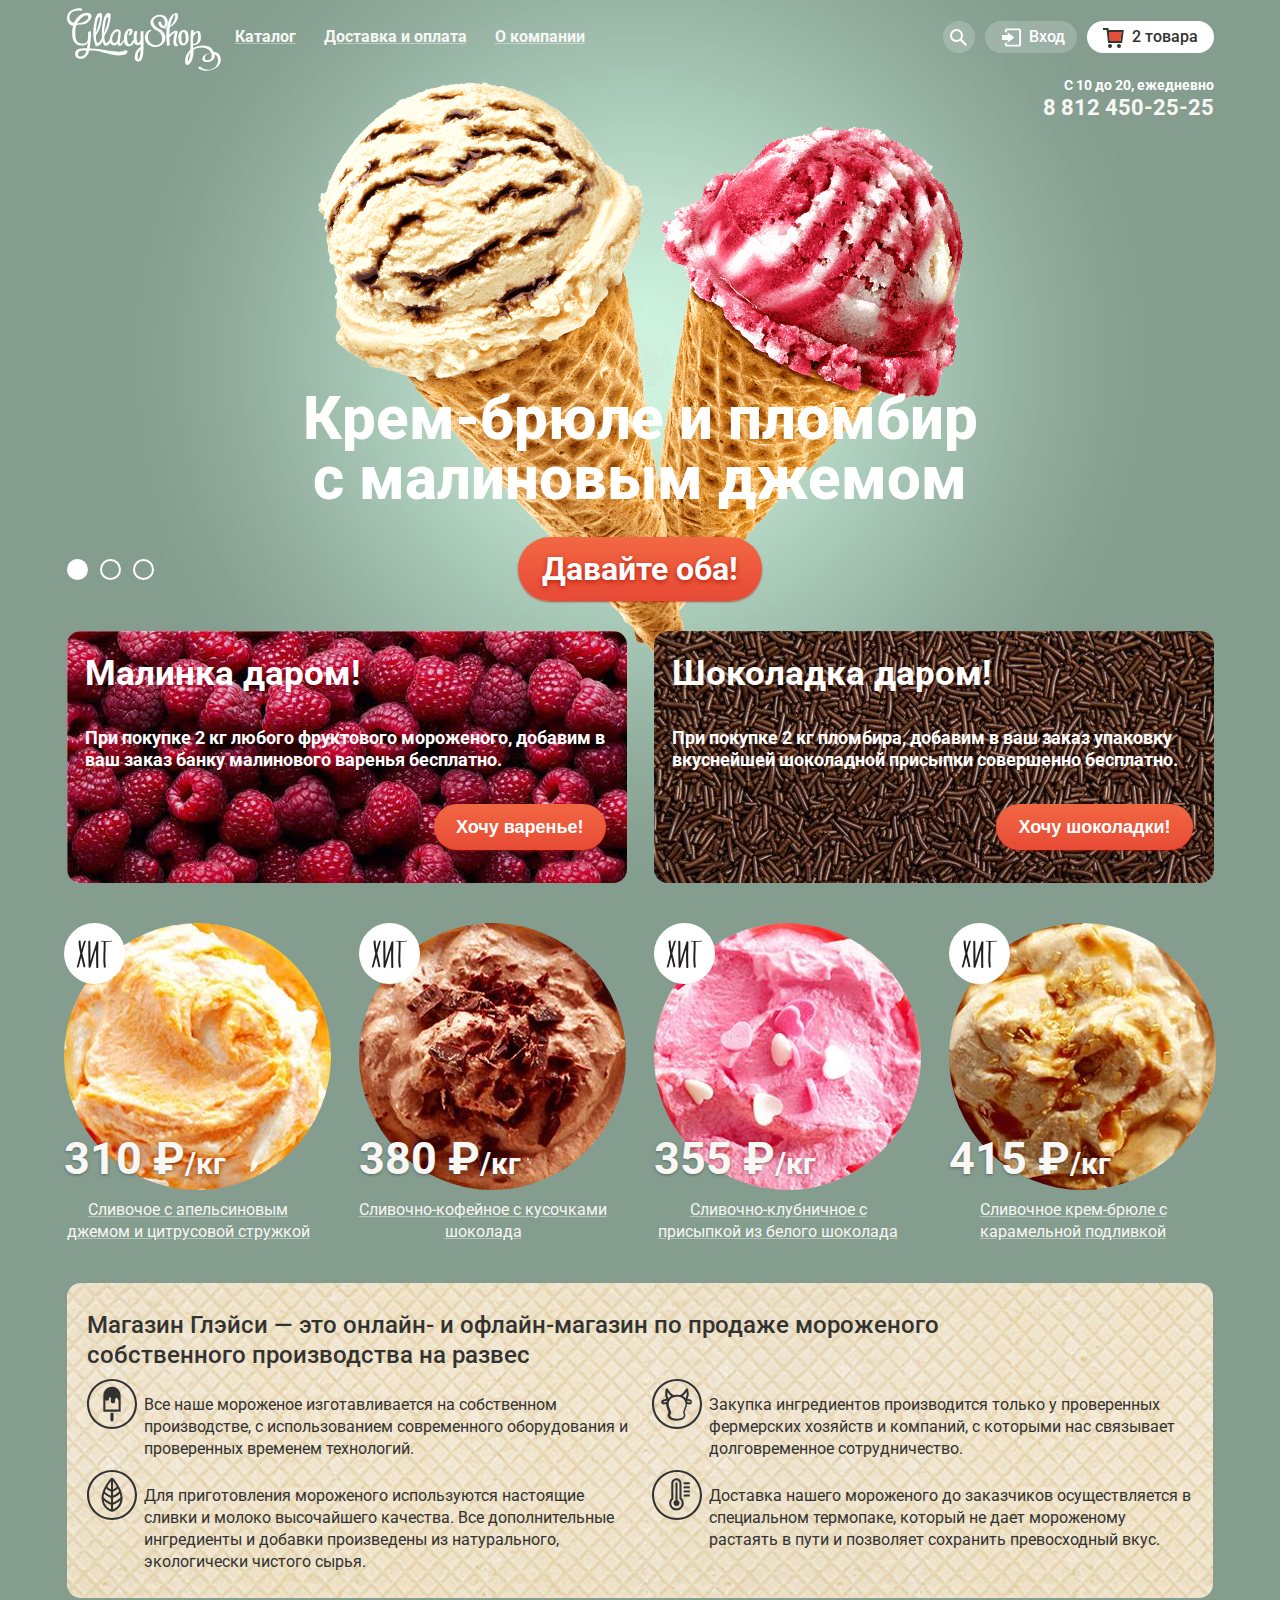
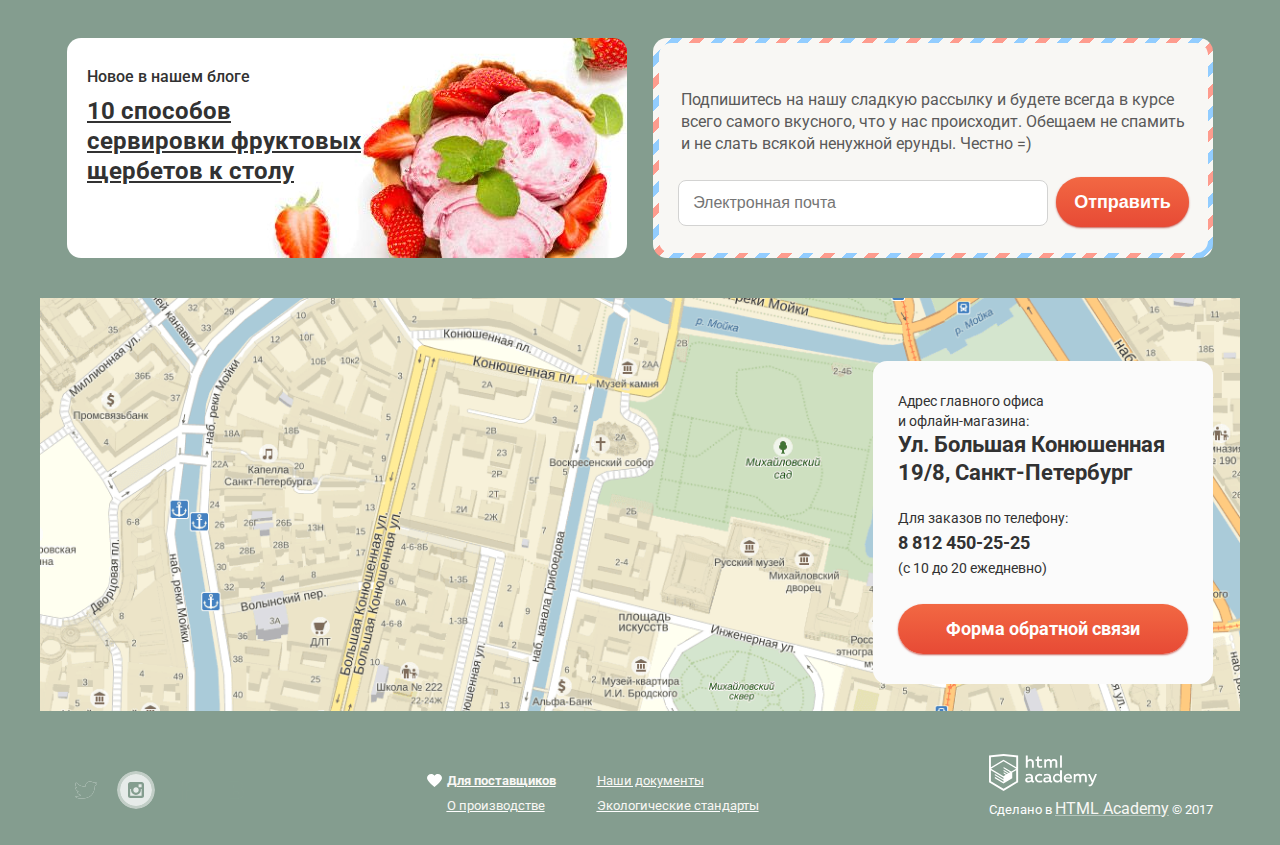
==== commit b41adcbb: "анимация" ====
--- a/index.html
+++ b/index.html
@@ -11,9 +11,9 @@
 
 <body>
 
-  <input class="visually-hidden" type="radio" id="icecream-1" name="toggle" checked>
-  <input class="visually-hidden" type="radio" id="icecream-2" name="toggle">
-  <input class="visually-hidden" type="radio" id="icecream-3" name="toggle">
+  <input class="visually-hidden icecream-1" type="radio" id="icecream-1" name="toggle" checked>
+  <input class="visually-hidden icecream-2" type="radio" id="icecream-2" name="toggle">
+  <input class="visually-hidden icecream-3" type="radio" id="icecream-3" name="toggle">
 
   <div class="site-wrapper">
 
@@ -143,15 +143,15 @@
             <label for="icecream-3"></label>
           </div>
           <ul class="slider-list">
-            <li class="slider-item slide" id="slide-1">
+            <li class="slider-item slide slide-1" id="slide-1">
               <h3 class="slide-title">Крем-брюле и пломбир с малиновым джемом</h3>
               <a class="button big-banner-button" href="#">Давайте оба!</a>
             </li>
-            <li class="slider-item slide" id="slide-2">
+            <li class="slider-item slide slide-2" id="slide-2">
               <h3 class="slide-title">Шоколадный пломбир и лимонный сорбет</h3>
               <a class="button big-banner-button" href="#">Давайте оба!</a>
             </li>
-            <li class="slider-item slide" id="slide-3">
+            <li class="slider-item slide slide-3" id="slide-3">
               <h3 class="slide-title">Пломбир с помадкой и клубничный щербет</h3>
               <a class="button big-banner-button" href="#">Давайте оба!</a>
             </li>
@@ -266,7 +266,7 @@
             <span class="adress-title">Ул. Большая Конюшенная 19/8, Cанкт-Петербург</span>
             <span>Для заказов по телефону:</span>
             <span><a href="tel:+78124502525">8 812 450-25-25</a>(c 10 до 20 ежедневно)</span>
-            <a class="button button-feedback">Форма обратной связи</a>
+            <a class="button button-feedback" href="#">Форма обратной связи</a>
           </address>
         </div>
       </main>
--- a/css/style.css
+++ b/css/style.css
@@ -301,6 +301,7 @@
     height: 63px;
 	padding: 0;
 	margin: 0;
+    padding-top: 8px;
 	display: -webkit-box;
 	display: -ms-flexbox;
 	display: flex;
@@ -839,17 +840,17 @@
 	cursor: pointer;
 }
 
-#icecream-1:checked~.site-wrapper {
+.icecream-1:checked~.site-wrapper {
 	background-color: #849d8f;
 	background-image: url("../img/icecream-banner1.png");
 }
 
-#icecream-2:checked~.site-wrapper {
+.icecream-2:checked~.site-wrapper {
 	background-color: #8996a6;
 	background-image: url("../img/icecream-banner2.png");
 }
 
-#icecream-3:checked~.site-wrapper {
+.icecream-3:checked~.site-wrapper {
 	background-color: #9d8b84;
 	background-image: url("../img/icecream-banner3.png");
 }
@@ -864,15 +865,15 @@
 	display: none;
 }
 
-#icecream-1:checked~.site-wrapper #slide-1,
-#icecream-2:checked~.site-wrapper #slide-2,
-#icecream-3:checked~.site-wrapper #slide-3 {
-	display: block;
-}
-
-#icecream-1:checked~.site-wrapper label[for="icecream-1"],
-#icecream-2:checked~.site-wrapper label[for="icecream-2"],
-#icecream-3:checked~.site-wrapper label[for="icecream-3"] {
+.icecream-1:checked~.site-wrapper .slide-1,
+.icecream-2:checked~.site-wrapper .slide-2,
+.icecream-3:checked~.site-wrapper .slide-3 {
+	display: block;
+}
+
+.icecream-1:checked~.site-wrapper label[for="icecream-1"],
+.icecream-2:checked~.site-wrapper label[for="icecream-2"],
+.icecream-3:checked~.site-wrapper label[for="icecream-3"] {
 	background-color: #ffffff;
 }
 
@@ -1606,10 +1607,13 @@
 	border-radius: 8px;
 	-webkit-box-shadow: 0px 20px 20px 0px rgba(0, 0, 0, 0.4);
 	        box-shadow: 0px 20px 20px 0px rgba(0, 0, 0, 0.4);
-	-webkit-animation-name: bounce;
-	        animation-name: bounce;
-	-webkit-animation-duration: 0.6s;
-	        animation-duration: 0.6s;
+}
+
+.feedback-popup-anim {
+-webkit-animation-name: bounce;
+  animation-name: bounce;
+-webkit-animation-duration: 0.6s;
+  animation-duration: 0.6s;
 }
 
 @-webkit-keyframes bounce {
@@ -1873,10 +1877,12 @@
   font-size: 16px;
   font-weight: 500;  
   color: #ffffff; 
+  border:none;  
   border-radius: 20px; 
   padding-left: 16px;  
   -webkit-appearance: none;
   -moz-appearance: none;
+  
   appearance: none;
   background: url("../img/select-arrow.svg") 11px 12px;
   background-color: rgba(255, 255, 255, 0.3);    
@@ -1885,14 +1891,23 @@
   background-repeat: no-repeat;
 }
 
-.options-list:hover {
-  color: #323232;  
-}
+select::-ms-expand {
+    display: none;
+}
+
 /* CAUTION: IE hackery ahead */
 .options::-ms-expand { 
     display: none; /* remove default arrow on ie10 and ie11 */
 }
 
+.options-list:hover {
+  color: #323232;  
+  background: url("../img/select-arrow-hover.svg") 11px 12px;
+  background-color: rgba(255, 255, 255, 0.3);    
+  background-position: 168px 13px;
+  background-size: 10px 11px; 
+  background-repeat: no-repeat; 
+} 
 
 .filter-2 {
 	width: 220px;
@@ -2004,6 +2019,7 @@
 	height: 22px;
 	position: relative;
 }
+
 
 .filter-fat label {
 	color: #e6ebe9;
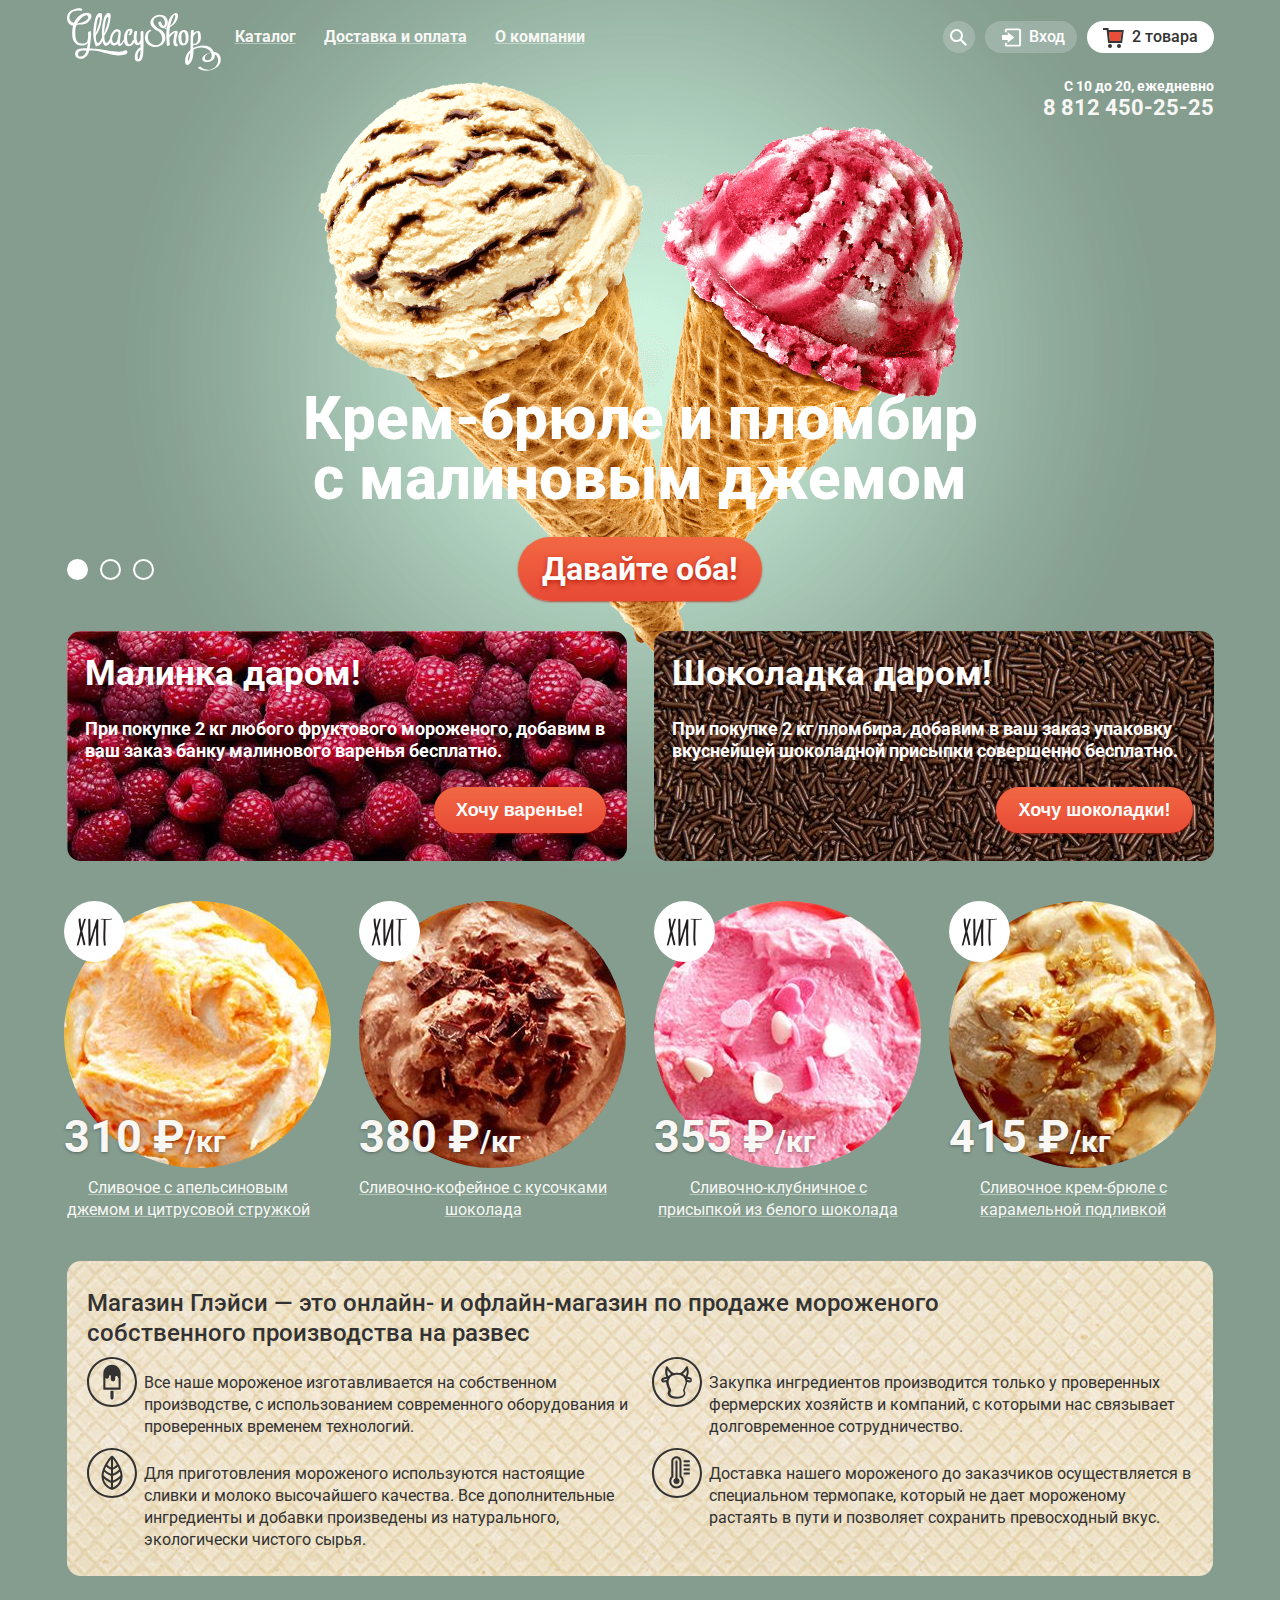
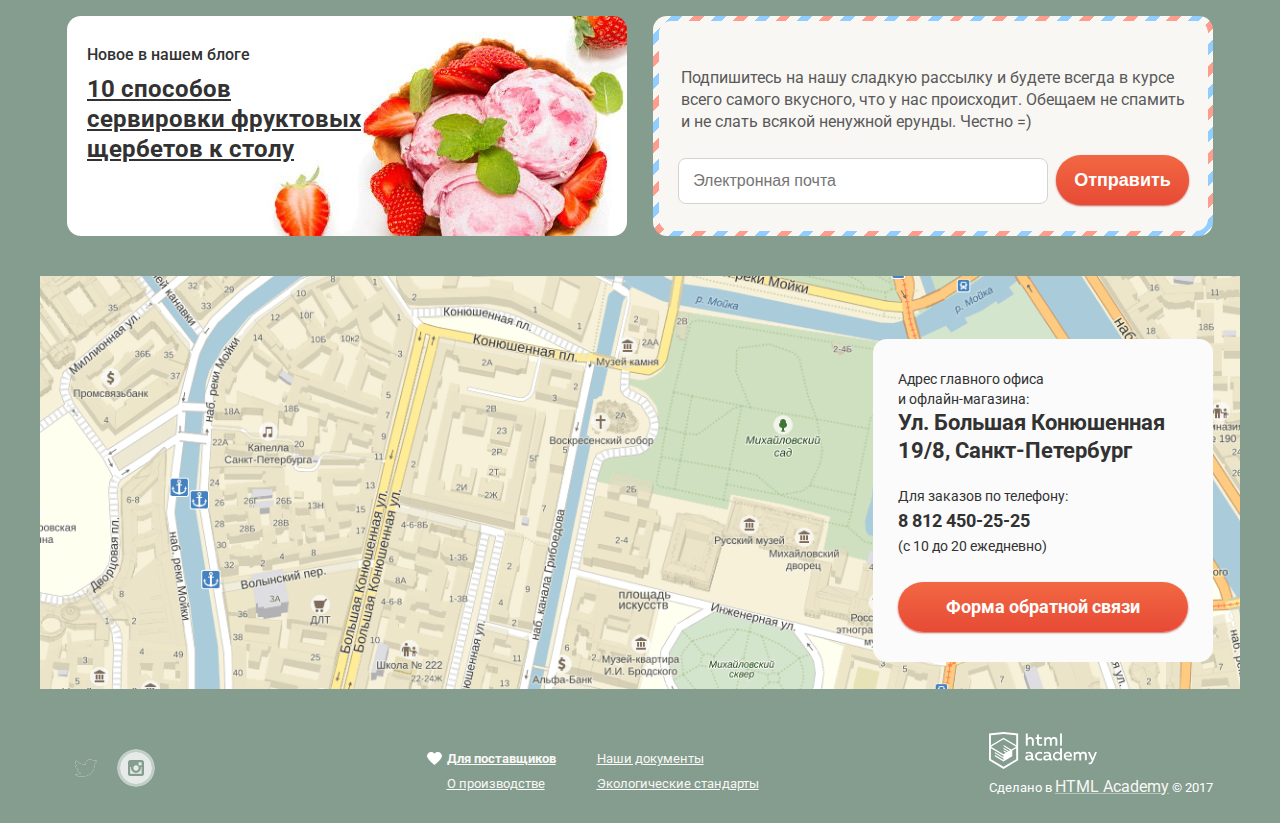
==== commit 3a11196b: "Итог 3. 15 дек. 3:50" ====
--- a/index.html
+++ b/index.html
@@ -5,7 +5,7 @@
   <meta charset="utf-8">
   <title>HTML Academy: Глейси</title>
   <link href="css/normalize.css" rel="stylesheet">
-  <link href="css/style.css" rel="stylesheet">
+  <link href="css/style.min.css" rel="stylesheet">
   <link href="https://fonts.googleapis.com/css?family=Roboto:400,500,700,900&amp;subset=cyrillic" rel="stylesheet">
 </head>
 
@@ -47,7 +47,7 @@
 
           <ul class="user-navigation">
             <li class="user-navigation-search">
-             <span class="visually-hidden">Поиск</span>
+              <span class="visually-hidden">Поиск</span>
               <div class="search-list">
                 <div class="search-container">
                   <form class="form-search" action="https://echo.htmlacademy.ru" method="post">
@@ -162,12 +162,15 @@
           <h2 class="visually-hidden">Акции</h2>
           <div class="sale sale-first">
             <h3 class="sale-head">Малинка даром!</h3>
-            <p class="sale-description">При покупке 2 кг любого фруктового мороженого, добавим в ваш заказ банку малинового варенья бесплатно.</p>
+            <p class="sale-description">При покупке 2 кг любого фруктового мороженого, добавим в ваш заказ банку малинового варенья бесплатно.
+            </p>
             <button class="button button-sale">Хочу варенье!</button>
           </div>
           <div class="sale sale-second">
             <h3 class="sale-head">Шоколадка даром!</h3>
-            <p class="sale-description">При покупке 2 кг пломбира, добавим в ваш заказ упаковку вкуснейшей шоколадной присыпки совершенно бесплатно.</p>
+            <p class="sale-description">При покупке 2 кг пломбира, добавим в ваш заказ упаковку вкуснейшей шоколадной присыпки совершенно бесплатно.
+            </p>
+
             <button class="button button-sale">Хочу шоколадки!</button>
           </div>
         </section>
@@ -232,6 +235,7 @@
             <li class="four-block">
               Доставка нашего мороженого до заказчиков осуществляется в специальном термопаке, который не дает мороженому растаять в пути и позволяет сохранить превосходный вкус.
             </li>
+
           </ul>
         </div>
 
@@ -320,6 +324,6 @@
   </div>
   <script src="js/popup.min.js"></script>
 </body>
-<!-- 14 дек. 10:38  -->
+<!-- 15 дек. 03:40  -->
 
 </html>--- a/css/style.min.css
+++ b/css/style.min.css
@@ -0,0 +1 @@
+body {min-width: 1200px;font-family: "Roboto", Arial, sans-serif;font-size: 16px;line-height: 22px;color: #ffffff;}main.inner {min-width: 1200px;padding: 0;margin: 0;}.body-index {min-width: 1200px;margin-left: auto;margin-right: auto;}.site-wrapper {min-width: 940px;background-color: #849d8f;background-repeat: no-repeat;background-position: top center;}a {text-decoration: none;}.site-wrapper.inner {min-height: 0;background-color: #91a79b;background-image: none;}.container {width: 1200px;margin-left: auto;margin-right: auto;padding-right: 2.3%;padding-left: 2.3%;}a {font-size: 16px;color: #f8f7f4;}a:hover, a:active {color: #ffbc9e;}.menu-item, .name-ice-cream, .footer-menu-item, .breadcrumbs-list a, .footer-menu {text-decoration: underline;-webkit-text-decoration-skip: ink;text-decoration-skip: ink;-webkit-text-decoration-color: rgba(255, 255, 255, 0.4);text-decoration-color: rgba(255, 255, 255, 0.4);}.breadcrumbs-list a:hover {text-decoration: underline;-webkit-text-decoration-skip: ink;text-decoration-skip: ink;-webkit-text-decoration-color: #ffbc9e;text-decoration-color: #ffbc9e;}.breadcrumbs-list li:nth-child(2) a, .breadcrumbs-list li:nth-child(4) a, .breadcrumbs-list li:nth-child(5) a {text-decoration: none;}.footer-link {text-decoration: underline;-webkit-text-decoration-skip: ink;text-decoration-skip: ink;-webkit-text-decoration-color: rgba(255, 255, 255, 0.4);text-decoration-color: rgba(255, 255, 255, 0.4);}.footer-link:hover {text-decoration: underline;-webkit-text-decoration-skip: ink;text-decoration-skip: ink;-webkit-text-decoration-color: #ffbc9e;text-decoration-color: #ffbc9e;}.modal-link {text-decoration: underline;-webkit-text-decoration-skip: ink;text-decoration-skip: ink;-webkit-text-decoration-color: #323232;text-decoration-color: #323232;}.modal-link:hover, .modal-link:active {color: #e84d37;-webkit-text-decoration-color: #e84d37;text-decoration-color: #e84d37;}img {max-width: 100%;height: auto;}.visually-hidden:not(:focus):not(:active), input[type="checkbox"].visually-hidden, input[type="radio"].visually-hidden {position: absolute;width: 1px;height: 1px;margin: -1px;border: 0;padding: 0;white-space: nowrap;-webkit-clip-path: inset(100%);clip-path: inset(100%);clip: rect(0 0 0 0);overflow: hidden;}.button {color: #fefefe;font-weight: 700;font-size: 18px;line-height: 24px;padding: 13px 24px;border: 0;border-radius: 40px;background-image: -webkit-gradient(linear, left top, left bottom, from(#f26843), to(#e74a35));background-image: -webkit-linear-gradient(#f26843 0%, #e74a35 100%);background-image: -o-linear-gradient(#f26843 0%, #e74a35 100%);background-image: linear-gradient(#f26843 0%, #e74a35 100%);-webkit-box-shadow: 0px 1px 2px 0px rgba(172, 16, 0, 0.64);box-shadow: 0px 1px 2px 0px rgba(172, 16, 0, 0.64);}.button:hover {background-image: -webkit-gradient(linear, left top, left bottom, from(#f58669), to(#ec6f5e));background-image: -webkit-linear-gradient(#f58669 0%, #ec6f5e 100%);background-image: -o-linear-gradient(#f58669 0%, #ec6f5e 100%);background-image: linear-gradient(#f58669 0%, #ec6f5e 100%);}.button:active {background-image: -webkit-gradient(linear, left top, left bottom, from(#d74531), to(#e1613e));background-image: -webkit-linear-gradient(#d74531 0%, #e1613e 100%);background-image: -o-linear-gradient(#d74531 0%, #e1613e 100%);background-image: linear-gradient(#d74531 0%, #e1613e 100%);-webkit-box-shadow: inset 0px 2px 2px 0px rgba(148, 39, 24, 0.4);box-shadow: inset 0px 2px 2px 0px rgba(148, 39, 24, 0.4);}.button.big-banner-button {font-size: 32px;line-height: 44px;text-shadow: 0px 2px 5px rgba(172, 16, 0, 0.76);}.button.big-banner-button:hover {background-image: -webkit-gradient(linear, left top, left bottom, from(#f58669), to(#ec6f5e));background-image: -webkit-linear-gradient(#f58669 0%, #ec6f5e 100%);background-image: -o-linear-gradient(#f58669 0%, #ec6f5e 100%);background-image: linear-gradient(#f58669 0%, #ec6f5e 100%);-webkit-box-shadow: 0px 1px 2px 0px rgba(172, 16, 0, 0.64);box-shadow: 0px 1px 2px 0px rgba(172, 16, 0, 0.64);color: #ffffff;}.button.big-banner-button:active {background-image: -webkit-gradient(linear, left top, left bottom, from(#d74531), to(#e1613e));background-image: -webkit-linear-gradient(#d74531 0%, #e1613e 100%);background-image: -o-linear-gradient(#d74531 0%, #e1613e 100%);background-image: linear-gradient(#d74531 0%, #e1613e 100%);-webkit-box-shadow: inset 0px 2px 2px 0px rgba(148, 39, 24, 0.4);box-shadow: inset 0px 2px 2px 0px rgba(148, 39, 24, 0.4);color: #ffffff;}.button-feedback {text-align: center;margin: 0;margin-left: auto;margin-right: auto;margin-top: 26px;margin-bottom: 30px;}a.button-feedback:hover {color: #ffffff;}.main-header {width: 1147px;margin: auto;margin-bottom: 273px;}.main-header.inner {width: 1147px;margin: auto;margin-bottom: 0px;}.main-menu, .sub-menu, .user-navigation, .search-list, .login-link-list, .breadcrumbs-list, .filter-filler-list, .fat-filter-list {list-style: none;}.main-menu, .menu-catalog-item:first-child {font-weight: 700;}.catalog-line {width: 130px;padding: 0;margin-top: 0;margin-bottom: 0;border: 1px solid #d1d0ce;}.menu-catalog-list, .search-list {color: black;list-style: none;display: none;}.user-navigation-search {position: relative;}.search-list {z-index: 2;display: none;margin: 0;padding: 0;list-style: none;background-color: transparent;padding-top: 5px;border-radius: 8px;-webkit-box-shadow: 0px 20px 20px 0px rgba(0, 0, 0, 0.4);box-shadow: 0px 20px 20px 0px rgba(0, 0, 0, 0.4);border-radius: 8px;position: absolute;top: 33px;left: -310px;}.search-container {padding: 20px 15px;background-color: #f8f7f4;border-radius: 8px;}.form-search input[type="search"] {padding: 0;margin: 0;width: 310px;height: 42px;padding-left: 14px;border: 1px solid #d3d3d2;border-radius: 6px;}.user-navigation-search:hover .search-list {display: -webkit-box;display: -ms-flexbox;display: flex;}.main-navigation {display: -webkit-box;display: -ms-flexbox;display: flex;min-height: 74px;margin: auto;}.logo {width: 154px;height: 63px;padding: 0;margin: 0;padding-top: 8px;display: -webkit-box;display: -ms-flexbox;display: flex;}.main-menu {margin: 0;padding: 0;display: -webkit-box;display: -ms-flexbox;display: flex;-ms-flex-wrap: wrap;flex-wrap: wrap;width: 600px;display: flex;-webkit-box-align: center;-ms-flex-align: center;align-items: center;flex-wrap: wrap;}.main-menu a {margin: 0;display: block;padding: 7px 14px;}.main-menu a:hover, .main-menu a:active {color: #323232;background-color: #f7f6f3;border-radius: 20px;text-decoration: none;}.main-menu a:active {background-color: rgba(248, 247, 244, 0.988);-webkit-box-shadow: inset 0px 2px 1px 0px #696969;box-shadow: inset 0px 2px 1px 0px #696969;}.main-menu li:first-child:hover .menu-catalog-list, .main-menu li:first-child:active .menu-catalog-list {position: fixed;top: 55px;padding-top: 5px;display: block;border-radius: 8px;background-color: transparent;margin: 0;-webkit-box-shadow: 0px 20px 20px 0px rgba(0, 0, 0, 0.4);box-shadow: 0px 20px 20px 0px rgba(0, 0, 0, 0.4);}.main-menu.inner li:first-child:hover .menu-catalog-list, .main-menu.inner li:first-child:active .menu-catalog-list {display: none;}.menu-catalog-list {list-style: none;padding: 0;margin: 0;}.menu-catalog-container {padding: 0;margin: 0;list-style: none;border-radius: 8px;background-color: #f8f7f4;}.menu-catalog-container li:first-child::after {content: "";position: absolute;top: 44px;height: 2px;width: 138px;background-color: #d1d0ce;}.menu-catalog-item:hover a {background-color: #fbded8;}.menu-catalog-item:active a {background-color: #f6b5a5;-webkit-box-shadow: none;box-shadow: none;}.menu-catalog-item {padding-left: 15px;padding-left: 5px;padding-top: 5px;padding-bottom: 5px;}.user-navigation {font-size: 14px;line-height: 16px;font-weight: 500;padding: 0;margin: 0;display: -webkit-box;display: -ms-flexbox;display: flex;-ms-flex-wrap: wrap;flex-wrap: wrap;width: 350px;-webkit-box-pack: end;-ms-flex-pack: end;justify-content: flex-end;-webkit-box-align: center;-ms-flex-align: center;align-items: center;margin-left: auto;}.menu-catalog-item {font-size: 14px;line-height: 16px;list-style: none;font-weight: 400;}.menu-catalog-item a, .login-list a {color: #323232;}.menu-catalog-item.active-link {background-color: #d07058;}.menu-catalog-item:hover {background-color: #fbded8;}.menu-catalog-item:active, .menu-catalog-item:active a {background-color: #f6b5a5;}.menu-catalog-item:first-child:hover {background-color: #fbded8;border-top-left-radius: 8px;border-top-right-radius: 8px;}.menu-catalog-item:last-child:hover {background-color: #fbded8;border-bottom-left-radius: 8px;border-bottom-right-radius: 8px;}.menu-catalog-item:first-child:active {background-color: #f6b5a5;border-top-left-radius: 8px;border-top-right-radius: 8px;}.menu-catalog-item:last-child:active {background-color: #f6b5a5;border-bottom-left-radius: 8px;border-bottom-right-radius: 8px;}.user-navigation-search {width: 32px;height: 32px;border-radius: 50%;background-color: rgba(255, 255, 255, 0.2);background-image: url("../img/ic-search.svg");background-repeat: no-repeat;background-size: 17px 17px;background-position: center;}.user-navigation-search:hover {background-color: rgb(255, 255, 255);background-image: url("../img/ic-search-hover.svg");}.user-navigation-login {width: 92px;display: -webkit-box;display: -ms-flexbox;display: flex;position: relative;background-color: rgba(255, 255, 255, 0.2);border-radius: 40px;margin-left: 10px;background-image: url("../img/ic-login.svg");background-repeat: no-repeat;background-size: 20px 19px;background-position: 17px 7px;}.user-navigation-login:hover {background-color: rgb(255, 255, 255);color: #323232;background-image: url("../img/ic-login-hover.svg");background-repeat: no-repeat;background-size: 20px 19px;background-position: 17px 7px;}.user-navigation-login span {display: inline-block;vertical-align: middle;color: #ffffff;padding-top: 8px;padding-bottom: 8px;padding-right: 6px;padding-left: 44px;}.user-navigation-login:hover span {color: #323232;}.login-list {z-index: 2;margin: 0;padding: 0;display: none;position: absolute;list-style: none;border-radius: 8px;padding-top: 5px;background-color: transparent;top: 32px;left: -196px;-webkit-box-shadow: 0px 20px 20px 0px rgba(0, 0, 0, 0.4);box-shadow: 0px 20px 20px 0px rgba(0, 0, 0, 0.4);}.login-container {list-style: none;padding: 0;margin: 0;background-color: #f8f7f4;border-radius: 8px;padding-top: 20px;padding-left: 17px;padding-right: 17px;}.login-link-list a {background-image: none;}.user-navigation-login:hover .login-list {display: block;}.form-login {width: 256px;}.form-login input {width: 0px;width: 240px;height: 42px;border: 1px solid #999999;padding-left: 14px;border-radius: 8px;margin-bottom: 20px;}.button-login {margin: 0;margin-bottom: 20px;margin-right: 19px;}.login-link {padding: 0;margin: 0;display: -webkit-box;display: -ms-flexbox;display: flex;}.login-link a {display: inline-block;vertical-align: middle;margin-bottom: 6px;}.login-link-list {padding: 0;margin: 0;margin-top: 3px;}.user-navigation-bascet {background-color: #ffffff;border-radius: 40px;margin-left: 10px;background-image: url("../img/ic-bascet-active.svg");background-repeat: no-repeat;background-size: 21px 20px;background-position: 16px 7px;}.user-navigation-bascet a {color: #323232;display: inline-block;vertical-align: middle;padding-right: 16px;padding-left: 45px;padding-top: 8px;padding-bottom: 8px;}.user-navigation-bascet:hover a {color: #323232;}.container {position: relative;}.basket-list {z-index: 2;display: none;padding: 0;margin: 0;font-weight: 400;color: #323232;list-style: none;font-size: 13px;position: absolute;top: 53px;right: 61px;padding-top: 5px;padding-right: 0px;border-radius: 8px;background-color: transparent;-webkit-box-shadow: 0px 20px 20px 0px rgba(0, 0, 0, 0.4);box-shadow: 0px 20px 20px 0px rgba(0, 0, 0, 0.4);}.besket-item tr:last-child {border-top: 1px solid #ccccc9;}.bascet-container {list-style: none;padding: 0;margin: 0;background-color: #f8f7f4;padding: 0px;border-radius: 8px;padding-top: 20px;padding-bottom: 20px;padding-left: 16px;padding-right: 16px;}.bascet-finprice {width: 146px;text-align: right;padding-top: 16px;}.user-navigation-bascet:hover .basket-list {display: -webkit-box;display: -ms-flexbox;display: flex;}.bascet-button-remove {padding: 0;width: 11px;height: 11px;border: none;background-image: url("../img/baset-remove.svg");background-color: transparent;}.bascet-finprice {padding-left: 420px;}.besket-item {padding: 0;margin: 0;border-collapse: collapse;margin-bottom: 17px;}.button-basket {display: block;margin-left: auto;margin-top: 14px;}.besket-item td {padding-bottom: 18px;}.besket-item td:nth-child(1) {width: 13px;}.besket-item td:nth-child(2) {width: 33px;padding-left: 8px;padding-right: 8px;}.besket-item td:nth-child(3) {width: 216px;padding-left: 6px;padding-right: 24px;}.besket-item td:nth-child(4) {width: 96px;padding-left: 7px;padding-right: 6px;}.besket-item td:nth-child(5) {width: 50px;padding-left: 21px;}.contacts-navigation {margin: 0;padding: 0;height: 42px;display: -webkit-box;display: -ms-flexbox;display: flex;-ms-flex-wrap: wrap;flex-wrap: wrap;}.container-contacts {width: 300px;height: 42px;margin-left: auto;}.form-login {font-weight: 400;}.login-list a {font-size: 13px;color: #323232;}.gray-price {color: #999999;}.contacts-navigation {font-weight: 700;text-align: right;}.contacts-navigation-timing {display: inline-block;vertical-align: middle;font-size: 14px;line-height: 16px;}.contacts-navigation-phone {display: inline-block;vertical-align: middle;font-size: 22px;line-height: 24px;}.slider-list, .breadcrumbs, .fat-filter, .filler-filter, .pagination-list, .slider-button-list {list-style: none;}.slider {width: 1147px;margin: auto;position: relative;text-align: center;margin-bottom: 40px;}.slider-list {margin: 0;padding: 0;}.slide-title {width: 700px;padding: 0;margin: 0 auto;margin-bottom: 38px;font-size: 60px;line-height: 60px;font-weight: 800;}.slider-controls {position: absolute;bottom: 10px;}.slider-controls label {display: inline-block;width: 17px;height: 17px;margin-right: 8px;vertical-align: top;background-color: transparent;border: 2px solid #ffffff;border-radius: 50%;cursor: pointer;}.slider-controls label:hover {display: inline-block;vertical-align: middle;width: 17px;height: 17px;margin-right: 8px;vertical-align: top;background-color: rgba(255, 255, 255, 0.2);border: 2px solid #ffffff;border-radius: 50%;cursor: pointer;}.icecream-1:checked~.site-wrapper {background-color: #849d8f;background-image: url("../img/icecream-banner1.png");}.icecream-2:checked~.site-wrapper {background-color: #8996a6;background-image: url("../img/icecream-banner2.png");}.icecream-3:checked~.site-wrapper {background-color: #9d8b84;background-image: url("../img/icecream-banner3.png");}.site-wrapper::before, .site-wrapper::after {content: "";visibility: hidden;}.slide {display: none;}.icecream-1:checked~.site-wrapper .slide-1, .icecream-2:checked~.site-wrapper .slide-2, .icecream-3:checked~.site-wrapper .slide-3 {display: block;}.icecream-1:checked~.site-wrapper label[for="icecream-1"], .icecream-2:checked~.site-wrapper label[for="icecream-2"], .icecream-3:checked~.site-wrapper label[for="icecream-3"] {background-color: #ffffff;}.slider-list-first, .slider-list-second, .slider-list-third {padding: 0;margin: 0;position: absolute;top: 0;left: 0;}.big-banner-button {margin-left: auto;margin-right: auto;margin-bottom: 10px;}.banner-item {font-size: 60px;line-height: 60px;list-style: none;font-weight: 700;text-align: center;}.ice-cream-sale {padding: 0;margin-left: auto;margin-right: auto;width: 1147px;display: -webkit-box;display: -ms-flexbox;display: flex;min-height: 230px;-webkit-box-pack: justify;-ms-flex-pack: justify;justify-content: space-between;margin-bottom: 34px;}.sale {box-sizing: border-box;width: 560px;margin: 0;padding: 0;display: -webkit-box;display: -ms-flexbox;display: flex;-ms-flex-wrap: wrap;flex-wrap: wrap;padding-top: 22px;padding-bottom: 22px;}.button.button-sale {margin-left: auto;margin-right: 21px;height: 46px;padding: 0;padding-left: 22px;padding-right: 22px;}.sale.sale-first {background-color: #6f2333;background-image: url("../img/bg-raspberry.jpg");background-repeat: repeat;border-radius: 14px;min-height: 230px;}.sale.sale-second {background-color: #442719;background-image: url("../img/bg-chocolate.jpg");background-repeat: repeat;border-radius: 14px;min-height: 230px;}.sale-head {padding: 0;margin: 0;padding-left: 18px;font-size: 35px;line-height: 41px;}.sale-description {margin: 0;padding: 0;display: inline-block;vertical-align: middle;padding: 18px;font-size: 18px;line-height: 22px;font-weight: 700;}.catalog-container {display: block;width: 1172px;padding-left: 13px;}.catalog-list.index, .catalog-list.catalog {list-style: none;padding: 0;}.catalog-item.index a, .catalog.index, .catalog.catalog, .name-ice-cream {padding: 0;margin: 0;}.catalog-list.index {padding: 0;width: 1180px;display: -webkit-box;display: -ms-flexbox;display: flex;margin-left: auto;margin-right: auto;-ms-flex-pack: distribute;justify-content: space-around;}.catalog-list .index:hover {color: #ffffff;}.catalog-list.catalog {padding: 0;margin: 0;list-style: none;display: -webkit-box;display: -ms-flexbox;display: flex;-ms-flex-wrap: wrap;flex-wrap: wrap;-ms-flex-pack: distribute;justify-content: space-around;}.catalog-item.index, .catalog-item.catalog {padding: 0;margin: 0;}.catalog-item.catalog {width: 267px;}.catalog-item.index a, .catalog-item.catalog a {width: 267px;margin: 0;padding-top: 6px;padding-left: 13px;padding-right: 13px;padding-bottom: 65px;}.catalog-list.catalog {min-height: 1070px;margin: 0;padding: 0;margin-bottom: 62px;}.catalog-item.index, .catalog-item.catalog {margin: 0;height: 335px;padding-top: 6px;position: relative;display: -webkit-box;display: -ms-flexbox;display: flex;-webkit-box-orient: vertical;-webkit-box-direction: normal;-ms-flex-direction: column;flex-direction: column;}.catalog-item.index::before, .catalog-item.catalog::before {position: absolute;}.name-ice-cream {display: inline-block;vertical-align: middle;width: 248px;margin: 0;padding: 0;margin-top: 9px;margin-bottom: 10px;font-size: 16px;line-height: 22px;text-align: center;}.cost-and-kg {padding: 0;margin: 0;position: absolute;top: 219px;z-index: 5;}.cost {font-size: 45px;line-height: 45px;font-weight: 700;text-shadow: 0px 1px 3px rgba(49, 50, 53, 0.5);}.kg {font-size: 30px;line-height: 45px;font-weight: 700;text-shadow: 0px 1px 3px rgba(49, 50, 53, 0.5);}.catalog-item img {width: 267px;height: 267px;border-radius: 50%;margin: 0;z-index: 1;}.card-product {position: relative;min-height: 420px;padding-left: 13px;padding-right: 13px;border-radius: 14px;background-color: none;margin-bottom: -70px;}.card-product:hover {background-color: rgba(255, 255, 255, 0.3);z-index: 7;}.button-catalog {display: inline-block;vertical-align: middle;z-index: 7;margin-left: 25px;display: none;}.card-product:hover .button-catalog {display: block;}.card-product a {padding: 0;margin: 0;}.catalog-item:hover {color: #ffffff;}.catalog-list.index>.card-product a::before {content: " ";position: absolute;display: block;height: 61px;width: 61px;background-image: url("../img/ic-hit.svg");z-index: 3;}.wafer {background-color: #fcf5e1;margin-left: 27px;margin-right: 27px;padding-top: 27px;padding-bottom: 15px;padding-left: 20px;padding-right: 20px;margin-bottom: 40px;color: #323232;border-radius: 14px;background-image: url("../img/bg-wafer.jpg");background-repeat: repeat;}.content {list-style: none;padding: 0;margin: 0;display: -webkit-box;display: -ms-flexbox;display: flex;-ms-flex-wrap: wrap;flex-wrap: wrap;-webkit-box-pack: justify;-ms-flex-pack: justify;justify-content: space-between;}.head {font-size: 24px;line-height: 30px;width: 1010px;height: 60px;font-weight: 500;margin-bottom: 9px;}.one-block {width: 484px;display: block;padding-left: 57px;padding-top: 15px;background-image: url("../img/ic-icecream.svg");background-repeat: no-repeat;background-size: 50px 50px;margin-bottom: 10px;}.two-block {width: 484px;display: block;padding-left: 57px;padding-top: 15px;background-image: url("../img/ic-cow.svg");background-repeat: no-repeat;background-size: 50px 50px;margin-bottom: 10px;}.three-block {width: 484px;display: block;padding-left: 57px;padding-top: 15px;background-image: url("../img/ic-leaf.svg");background-repeat: no-repeat;background-size: 50px 50px;margin-bottom: 10px;}.four-block {width: 484px;display: block;padding-left: 57px;padding-top: 15px;background-image: url("../img/ic-termo.svg");background-repeat: no-repeat;background-size: 50px 50px;margin-bottom: 10px;}.publications {padding-left: 27px;padding-right: 27px;display: -webkit-box;display: -ms-flexbox;display: flex;margin-left: auto;margin-right: auto;min-height: 220px;-webkit-box-pack: justify;-ms-flex-pack: justify;justify-content: space-between;margin-bottom: 40px;}.preview-blog {width: 520px;padding-top: 28px;padding-left: 20px;padding-right: 20px;padding-bottom: 20px;background-color: #ffffff;background-image: url("../img/bg-Strawberry.jpg");background-repeat: no-repeat;border-radius: 14px;}.preview-blog-head {margin: 0;margin-bottom: 8px;}.preview-blog h2 {color: #323232;font-size: 16px;line-height: 22px;font-weight: 500;}.blog-link {display: inline-block;vertical-align: middle;width: 285px;}.blog-link:hover, .blog-link:active {color: #e84d37;}.preview-blog a {color: #323232;font-size: 24px;line-height: 30px;font-weight: 700;text-decoration: underline;}.mailing {width: 560px;min-height: 220px;color: #5a5a5a;border-radius: 14px;background-image: -webkit-linear-gradient(135deg, #f8f7f4 1.4%, #92cdff 1.4%, #92cdff 2.8%, #f8f7f4 2.8%, #f8f7f4 4.2%, #fe9c8e 4.2%, #fe9c8e 5.6%, #f8f7f4 5.6%, #f8f7f4 7%, #92cdff 7%, #92cdff 8.4%, #f8f7f4 8.4%, #f8f7f4 9.8%, #fe9c8e 9.8%, #fe9c8e 11.2%, #f8f7f4 11.2%, #f8f7f4 12.6%, #92cdff 12.6%, #92cdff 14%, #f8f7f4 14%, #f8f7f4 15.4%, #fe9c8e 15.4%, #fe9c8e 16.8%, #f8f7f4 16.8%, #f8f7f4 18.2%, #92cdff 18.2%, #92cdff 19.6%, #f8f7f4 19.6%, #f8f7f4 21%, #fe9c8e 21%, #fe9c8e 22.4%, #f8f7f4 22.4%, #f8f7f4 23.8%, #92cdff 23.8%, #92cdff 25.2%, #f8f7f4 25.2%, #f8f7f4 26.6%, #fe9c8e 26.6%, #fe9c8e 28%, #f8f7f4 28%, #f8f7f4 29.4%, #92cdff 29.4%, #92cdff 30.8%, #f8f7f4 30.8%, #f8f7f4 32.2%, #fe9c8e 32.2%, #fe9c8e 33.6%, #f8f7f4 33.6%, #f8f7f4 35%, #92cdff 35%, #92cdff 36.4%, #f8f7f4 36.4%, #f8f7f4 37.8%, #fe9c8e 37.8%, #fe9c8e 39.2%, #f8f7f4 39.2%, #f8f7f4 40.6%, #92cdff 40.6%, #92cdff 42%, #f8f7f4 42%, #f8f7f4 43.4%, #fe9c8e 43.4%, #fe9c8e 44.8%, #f8f7f4 44.8%, #f8f7f4 46.2%, #92cdff 46.2%, #92cdff 47.6%, #f8f7f4 47.6%, #f8f7f4 49%, #fe9c8e 49%, #fe9c8e 50.4%, #f8f7f4 50.4%, #f8f7f4 51.8%, #92cdff 51.8%, #92cdff 53.2%, #f8f7f4 53.2%, #f8f7f4 54.6%, #fe9c8e 54.6%, #fe9c8e 56%, #f8f7f4 56%, #f8f7f4 57.4%, #92cdff 57.4%, #92cdff 58.8%, #f8f7f4 58.8%, #f8f7f4 60.2%, #fe9c8e 60.2%, #fe9c8e 61.4%, #f8f7f4 61.4%, #f8f7f4 62.8%, #92cdff 62.8%, #92cdff 64.2%, #f8f7f4 64.2%, #f8f7f4 65.6%, #fe9c8e 65.6%, #fe9c8e 67%, #f8f7f4 67%, #f8f7f4 68.4%, #92cdff 68.4%, #92cdff 69.8%, #f8f7f4 69.8%, #f8f7f4 71.2%, #fe9c8e 71.2%, #fe9c8e 72.6%, #f8f7f4 72.6%, #f8f7f4 74%, #92cdff 74%, #92cdff 75.4%, #f8f7f4 75.4%, #f8f7f4 76.8%, #fe9c8e 76.8%, #fe9c8e 78.2%, #f8f7f4 78.2%, #f8f7f4 79.6%, #92cdff 79.6%, #92cdff 81%, #f8f7f4 81%, #f8f7f4 82.4%, #fe9c8e 82.4%, #fe9c8e 83.6%, #f8f7f4 83.6%, #f8f7f4 85%, #92cdff 85%, #92cdff 86.4%, #f8f7f4 86.4%, #f8f7f4 87.8%, #fe9c8e 87.8%, #fe9c8e 89.2%, #f8f7f4 89.2%, #f8f7f4 90.6%, #92cdff 90.6%, #92cdff 92%, #f8f7f4 92%, #f8f7f4 93.4%, #fe9c8e 93.4%, #fe9c8e 94.8%, #f8f7f4 94.8%, #f8f7f4 96.2%, #92cdff 96.2%, #92cdff 97.6%, #f8f7f4 97.6%, #f8f7f4 99%);background-image: -o-linear-gradient(135deg, #f8f7f4 1.4%, #92cdff 1.4%, #92cdff 2.8%, #f8f7f4 2.8%, #f8f7f4 4.2%, #fe9c8e 4.2%, #fe9c8e 5.6%, #f8f7f4 5.6%, #f8f7f4 7%, #92cdff 7%, #92cdff 8.4%, #f8f7f4 8.4%, #f8f7f4 9.8%, #fe9c8e 9.8%, #fe9c8e 11.2%, #f8f7f4 11.2%, #f8f7f4 12.6%, #92cdff 12.6%, #92cdff 14%, #f8f7f4 14%, #f8f7f4 15.4%, #fe9c8e 15.4%, #fe9c8e 16.8%, #f8f7f4 16.8%, #f8f7f4 18.2%, #92cdff 18.2%, #92cdff 19.6%, #f8f7f4 19.6%, #f8f7f4 21%, #fe9c8e 21%, #fe9c8e 22.4%, #f8f7f4 22.4%, #f8f7f4 23.8%, #92cdff 23.8%, #92cdff 25.2%, #f8f7f4 25.2%, #f8f7f4 26.6%, #fe9c8e 26.6%, #fe9c8e 28%, #f8f7f4 28%, #f8f7f4 29.4%, #92cdff 29.4%, #92cdff 30.8%, #f8f7f4 30.8%, #f8f7f4 32.2%, #fe9c8e 32.2%, #fe9c8e 33.6%, #f8f7f4 33.6%, #f8f7f4 35%, #92cdff 35%, #92cdff 36.4%, #f8f7f4 36.4%, #f8f7f4 37.8%, #fe9c8e 37.8%, #fe9c8e 39.2%, #f8f7f4 39.2%, #f8f7f4 40.6%, #92cdff 40.6%, #92cdff 42%, #f8f7f4 42%, #f8f7f4 43.4%, #fe9c8e 43.4%, #fe9c8e 44.8%, #f8f7f4 44.8%, #f8f7f4 46.2%, #92cdff 46.2%, #92cdff 47.6%, #f8f7f4 47.6%, #f8f7f4 49%, #fe9c8e 49%, #fe9c8e 50.4%, #f8f7f4 50.4%, #f8f7f4 51.8%, #92cdff 51.8%, #92cdff 53.2%, #f8f7f4 53.2%, #f8f7f4 54.6%, #fe9c8e 54.6%, #fe9c8e 56%, #f8f7f4 56%, #f8f7f4 57.4%, #92cdff 57.4%, #92cdff 58.8%, #f8f7f4 58.8%, #f8f7f4 60.2%, #fe9c8e 60.2%, #fe9c8e 61.4%, #f8f7f4 61.4%, #f8f7f4 62.8%, #92cdff 62.8%, #92cdff 64.2%, #f8f7f4 64.2%, #f8f7f4 65.6%, #fe9c8e 65.6%, #fe9c8e 67%, #f8f7f4 67%, #f8f7f4 68.4%, #92cdff 68.4%, #92cdff 69.8%, #f8f7f4 69.8%, #f8f7f4 71.2%, #fe9c8e 71.2%, #fe9c8e 72.6%, #f8f7f4 72.6%, #f8f7f4 74%, #92cdff 74%, #92cdff 75.4%, #f8f7f4 75.4%, #f8f7f4 76.8%, #fe9c8e 76.8%, #fe9c8e 78.2%, #f8f7f4 78.2%, #f8f7f4 79.6%, #92cdff 79.6%, #92cdff 81%, #f8f7f4 81%, #f8f7f4 82.4%, #fe9c8e 82.4%, #fe9c8e 83.6%, #f8f7f4 83.6%, #f8f7f4 85%, #92cdff 85%, #92cdff 86.4%, #f8f7f4 86.4%, #f8f7f4 87.8%, #fe9c8e 87.8%, #fe9c8e 89.2%, #f8f7f4 89.2%, #f8f7f4 90.6%, #92cdff 90.6%, #92cdff 92%, #f8f7f4 92%, #f8f7f4 93.4%, #fe9c8e 93.4%, #fe9c8e 94.8%, #f8f7f4 94.8%, #f8f7f4 96.2%, #92cdff 96.2%, #92cdff 97.6%, #f8f7f4 97.6%, #f8f7f4 99%);background-image: linear-gradient(-45deg, #f8f7f4 1.4%, #92cdff 1.4%, #92cdff 2.8%, #f8f7f4 2.8%, #f8f7f4 4.2%, #fe9c8e 4.2%, #fe9c8e 5.6%, #f8f7f4 5.6%, #f8f7f4 7%, #92cdff 7%, #92cdff 8.4%, #f8f7f4 8.4%, #f8f7f4 9.8%, #fe9c8e 9.8%, #fe9c8e 11.2%, #f8f7f4 11.2%, #f8f7f4 12.6%, #92cdff 12.6%, #92cdff 14%, #f8f7f4 14%, #f8f7f4 15.4%, #fe9c8e 15.4%, #fe9c8e 16.8%, #f8f7f4 16.8%, #f8f7f4 18.2%, #92cdff 18.2%, #92cdff 19.6%, #f8f7f4 19.6%, #f8f7f4 21%, #fe9c8e 21%, #fe9c8e 22.4%, #f8f7f4 22.4%, #f8f7f4 23.8%, #92cdff 23.8%, #92cdff 25.2%, #f8f7f4 25.2%, #f8f7f4 26.6%, #fe9c8e 26.6%, #fe9c8e 28%, #f8f7f4 28%, #f8f7f4 29.4%, #92cdff 29.4%, #92cdff 30.8%, #f8f7f4 30.8%, #f8f7f4 32.2%, #fe9c8e 32.2%, #fe9c8e 33.6%, #f8f7f4 33.6%, #f8f7f4 35%, #92cdff 35%, #92cdff 36.4%, #f8f7f4 36.4%, #f8f7f4 37.8%, #fe9c8e 37.8%, #fe9c8e 39.2%, #f8f7f4 39.2%, #f8f7f4 40.6%, #92cdff 40.6%, #92cdff 42%, #f8f7f4 42%, #f8f7f4 43.4%, #fe9c8e 43.4%, #fe9c8e 44.8%, #f8f7f4 44.8%, #f8f7f4 46.2%, #92cdff 46.2%, #92cdff 47.6%, #f8f7f4 47.6%, #f8f7f4 49%, #fe9c8e 49%, #fe9c8e 50.4%, #f8f7f4 50.4%, #f8f7f4 51.8%, #92cdff 51.8%, #92cdff 53.2%, #f8f7f4 53.2%, #f8f7f4 54.6%, #fe9c8e 54.6%, #fe9c8e 56%, #f8f7f4 56%, #f8f7f4 57.4%, #92cdff 57.4%, #92cdff 58.8%, #f8f7f4 58.8%, #f8f7f4 60.2%, #fe9c8e 60.2%, #fe9c8e 61.4%, #f8f7f4 61.4%, #f8f7f4 62.8%, #92cdff 62.8%, #92cdff 64.2%, #f8f7f4 64.2%, #f8f7f4 65.6%, #fe9c8e 65.6%, #fe9c8e 67%, #f8f7f4 67%, #f8f7f4 68.4%, #92cdff 68.4%, #92cdff 69.8%, #f8f7f4 69.8%, #f8f7f4 71.2%, #fe9c8e 71.2%, #fe9c8e 72.6%, #f8f7f4 72.6%, #f8f7f4 74%, #92cdff 74%, #92cdff 75.4%, #f8f7f4 75.4%, #f8f7f4 76.8%, #fe9c8e 76.8%, #fe9c8e 78.2%, #f8f7f4 78.2%, #f8f7f4 79.6%, #92cdff 79.6%, #92cdff 81%, #f8f7f4 81%, #f8f7f4 82.4%, #fe9c8e 82.4%, #fe9c8e 83.6%, #f8f7f4 83.6%, #f8f7f4 85%, #92cdff 85%, #92cdff 86.4%, #f8f7f4 86.4%, #f8f7f4 87.8%, #fe9c8e 87.8%, #fe9c8e 89.2%, #f8f7f4 89.2%, #f8f7f4 90.6%, #92cdff 90.6%, #92cdff 92%, #f8f7f4 92%, #f8f7f4 93.4%, #fe9c8e 93.4%, #fe9c8e 94.8%, #f8f7f4 94.8%, #f8f7f4 96.2%, #92cdff 96.2%, #92cdff 97.6%, #f8f7f4 97.6%, #f8f7f4 99%);position: relative;}.mailing-container {position: absolute;top: 5px;right: 5px;width: 549px;height: 180px;padding-top: 30px;background-color: #f8f7f4;border-radius: 12px;display: -webkit-box;display: -ms-flexbox;display: flex;-ms-flex-wrap: wrap;flex-wrap: wrap;-ms-flex-pack: distribute;justify-content: space-around;}.mailing-container p {padding: 0;margin-bottom: 22px;display: inline-block;vertical-align: middle;width: 505px;}.form-email {padding: 0;margin: 0;padding-bottom: 30px;}.form-email input {width: 352px;height: 42px;padding-left: 14px;border: 1px solid #d3d3d2;border-radius: 8px;}.button-mailing {margin-left: 4px;padding: 13px 18px;}.map {position: relative;height: 430px;padding: 0;margin: 0;}.map img {position: absolute;top: 0;left: 0;}iframe {position: absolute;z-index: 2;top: 0;left: 0;border: none;}.mark {position: absolute;top: 138px;left: 277px;z-index: -1;background-image: url("../img/mark-shadow.png");background-repeat: no-repeat;background-size: 218px 142px;}.adress, .phone {font-size: 18px;line-height: 24px;font-weight: 700;color: #323232;}.adress {display: inline-block;margin-bottom: 21px;}.feedback {margin: 0;padding: 0;padding-top: 30px;padding-left: 25px;padding-right: 25px;font-style: normal;font-size: 14px;line-height: 20px;color: #323232;background-color: #fbfbfb;border-radius: 14px;position: absolute;top: 63px;right: 27px;z-index: 3;}address span:first-child {display: block;max-width: 150px;}.adress-title {max-width: 290px;font-size: 22px;font-weight: 700;line-height: 28px;display: block;margin-bottom: 21px;}address a {font-size: 18px;line-height: 30px;font-weight: 700;color: #323232;display: block;}.main-footer {margin: 0;padding: 0;margin-right: auto;margin-left: auto;padding-top: 26px;font-size: 13px;display: -webkit-box;display: -ms-flexbox;display: flex;width: 1146px;border: none;-webkit-box-pack: justify;-ms-flex-pack: justify;justify-content: space-between;}.footer-menu {list-style: none;padding: 0;margin: 0;margin-top: 16px;-webkit-column-count: 2;column-count: 2;max-width: 350px;min-height: 50px;display: -webkit-box;display: -ms-flexbox;display: flex;-ms-flex-wrap: wrap;flex-wrap: wrap;}.footer-menu li {margin: 0;padding: 0;min-width: 150px;display: block;text-decoration: underline;}.footer-menu a {font-size: 13px;}.footer-menu-heart {position: relative;font-weight: 700;}.footer-menu-heart::before {content: " ";width: 15px;height: 13px;background-image: url("../img/ic-heart.svg");position: absolute;display: block;top: 4px;left: -20px;}.footer-social-list {list-style: none;padding: 0;margin: 0;display: inline-block;vertical-align: middle;margin-top: 17px;}.footer-social-list {display: -webkit-box;display: -ms-flexbox;display: flex;-webkit-box-pack: justify;-ms-flex-pack: justify;justify-content: space-between;width: 187px;}.twiter, .twiter:active {font-size: 0px;display: block;width: 38px;height: 38px;background-image: url("../img/ic-tv.svg");border-radius: 50%;}.twiter:hover {background-image: url("../img/ic-tv-hover.svg");}.instagram, .instagram:active {font-size: 0px;display: block;width: 38px;height: 38px;background-image: url("../img/ic-inst.svg");border-radius: 50%;}.instagram:hover {background-image: url("../img/ic-inst-hover.svg");}.fb, .fb:active {font-size: 0px;display: block;width: 38px;height: 38px;background-image: url("../img/ic-fb.svg");border-radius: 50%;}.fb:hover {background-image: url("../img/ic-fb-hover.svg");}.vk, .vk:active {font-size: 0px;display: block;width: 38px;height: 38px;background-image: url("../img/ic-vk.svg");border-radius: 50%;}.vk:hover {background-image: url("../img/ic-vk-hover.svg");}.footer-copywriting p {margin: 0;margin-bottom: 24px;}.feedback-container {position: fixed;top: 0px;left: 0px;width: 100%;height: 100%;background-color: rgba(0, 0, 0, 0.3);z-index: 5;display: none;}.feedback-container-show {display: -webkit-box;display: -ms-flexbox;display: flex;}.feedback-popup {display: none;-ms-flex-wrap: wrap;flex-wrap: wrap;position: fixed;top: 100px;left: 50%;margin-left: -239px;width: 430px;padding-left: 24px;padding-right: 24px;padding-top: 18px;z-index: 6;color: #323232;background-color: #f8f7f4;border-radius: 8px;-webkit-box-shadow: 0px 20px 20px 0px rgba(0, 0, 0, 0.4);box-shadow: 0px 20px 20px 0px rgba(0, 0, 0, 0.4);}.feedback-popup-anim {-webkit-animation-name: bounce;animation-name: bounce;-webkit-animation-duration: 0.6s;animation-duration: 0.6s;}@-webkit-keyframes bounce {0% {-webkit-transform: translateY(-500px);transform: translateY(-500px);}70% {-webkit-transform: translateY(30px);transform: translateY(30px);}90% {-webkit-transform: translateY(-10px);transform: translateY(-10px);}100% {-webkit-transform: translateY(0);transform: translateY(0);}}@keyframes bounce {0% {-webkit-transform: translateY(-500px);transform: translateY(-500px);}70% {-webkit-transform: translateY(30px);transform: translateY(30px);}90% {-webkit-transform: translateY(-10px);transform: translateY(-10px);}100% {-webkit-transform: translateY(0);transform: translateY(0);}}.feedback-popup-show {display: -webkit-box;display: -ms-flexbox;display: flex;}.fedback-message {padding: 0;margin: 0;display: inline-block;vertical-align: middle;margin-bottom: 18px;font-size: 24px;line-height: 28px;font-weight: 500;animation-iteration-count: infinite;}.feedback-popup input {padding: 0;width: 267px;height: 44px;margin-bottom: 20px;border-radius: 8px;border: 1px solid #999999;padding-left: 15px;}.feedback-popup textarea {width: 403px;border: 1px solid #999999;color: #999999;border-radius: 8px;margin-right: ;margin-bottom: 25px;padding-top: 12px;padding-left: 14px;}.feedback-button-close {width: 18px;height: 17px;background-color: transparent;left: 444px;top: 15px;border: none;position: absolute;background-repeat: no-repeat;}.feedback-button-close::before, .feedback-button-close::after {content: "";position: absolute;left: 0;width: 20px;height: 2px;background-color: #231f20;}.feedback-button-close::before {-webkit-transform: rotate(45deg);-ms-transform: rotate(45deg);transform: rotate(45deg);}.feedback-button-close::after {-webkit-transform: rotate(-45deg);-ms-transform: rotate(-45deg);transform: rotate(-45deg);}.button-popup {margin: 0;margin-bottom: 25px;margin-left: 280px;}.modal-error {-webkit-animation-name: shake;animation-name: shake;-webkit-animation-duration: 0.6s;animation-duration: 0.6s;}}@-webkit-keyframes shake {0%, 100% {-webkit-transform: translateX(0);transform: translateX(0);}10%, 30%, 50%, 70%, 90% {-webkit-transform: translateX(-10px);transform: translateX(-10px);}20%, 40%, 60%, 80% {-webkit-transform: translateX(10px);transform: translateX(10px);}}@keyframes shake {0%, 100% {-webkit-transform: translateX(0);transform: translateX(0);}10%, 30%, 50%, 70%, 90% {-webkit-transform: translateX(-10px);transform: translateX(-10px);}20%, 40%, 60%, 80% {-webkit-transform: translateX(10px);transform: translateX(10px);}}.disabled a, .disabled a:hover {color: #9db1a5;}.main-menu-current a, .main-menu-current a:hover {background-color: #d07058;border-radius: 20px;color: #ffffff;}.breadcrumbs {height: 25px;}.breadcrumbs {width: 704px;margin-top: auto;height: 22px;}.breadcrumbs-list {display: -webkit-box;display: -ms-flexbox;display: flex;-ms-flex-wrap: wrap;flex-wrap: wrap;list-style: none;margin: 0;padding: 0;}.breadcrumbs-list a {display: inline-block;vertical-align: middle;margin-right: 8px;font-weight: 400;}.breadcrumbs-list li:last-child {font-weight: 400;}.container-filter {padding-left: 27px;margin-bottom: 40px;}.filter-title h2 {padding: 0;font-size: 35px;display: inline-block;margin-top: 11px;margin-bottom: 36px;}.form-filter {padding: 0;margin: 0;width: 1147px;display: -webkit-box;display: -ms-flexbox;display: flex;-ms-flex-wrap: wrap;flex-wrap: wrap;}.fat-filter-list {display: -webkit-box;display: -ms-flexbox;display: flex;padding: 0;-webkit-box-pack: justify;-ms-flex-pack: justify;justify-content: space-between;}.filter-1 {width: 194px;height: 60px;margin-right: 16px;position: relative;}.filter-1:before {width: 194px;height: 36px;background-color: rgba(255, 255, 255, 0.3);}.options-list {box-sizing: border-box;width: 194px;height: 36px;padding: 5px 35px 5px 5px;font-size: 16px;font-weight: 500;color: #ffffff;border: none;border-radius: 20px;padding-left: 16px;-webkit-appearance: none;-moz-appearance: none;appearance: none;background: url("../img/select-arrow.svg") 11px 12px;background-color: rgba(255, 255, 255, 0.3);background-position: 168px 13px;background-size: 10px 11px;background-repeat: no-repeat;}select::-ms-expand {display: none;}.options::-ms-expand {display: none;;}.options-list:hover {color: #323232;background: url("../img/select-arrow-hover.svg") 11px 12px;background-color: rgba(255, 255, 255, 0.3);background-position: 168px 13px;background-size: 10px 11px;background-repeat: no-repeat;}.filter-2 {width: 220px;height: 60px;padding: 0;margin-right: 16px;}.runner {margin: 0;padding: 0;width: 220px;height: 36px;background-color: rgba(255, 255, 255, 0.3);border-radius: 20px;position: relative;}.runner::before {content: " ";position: absolute;height: 4px;width: 176px;top: 16px;left: 21px;background-color: rgba(255, 255, 255, 0.4);}.runner::after {content: " ";position: absolute;height: 4px;width: 92px;top: 16px;left: 50px;background-color: #ffffff;}.range-controls {cursor: pointer;position: absolute;width: 4px;height: 4px;top: 8px;left: 34px;border: 8px solid #ffffff;background-color: #abbcb2;border-radius: 50%;}.range-controls::before {content: " ";position: absolute;width: 4px;height: 4px;top: -8px;left: 94px;border: 8px solid #ffffff;background-color: #abbcb2;border-radius: 50%;}.container-filter legend {margin-bottom: 6px;}.filter-3 {height: 64px;margin-bottom: 16px;}.form-filter {padding: 0;margin: 0;}.form-filter span {display: inline-block;vertical-align: middle;margin-left: 16px;margin-bottom: 8px;}.radio-controls {position: absolute;margin: 0;padding: 0px;height: 27x;padding-top: 7px;padding-bottom: 7px;padding-left: 14px;background-color: rgba(255, 255, 255, 0.3);border-radius: 20px;list-style: none;}.radio-list {position: relative;padding: 0;margin: 0;list-style: none;}.filter-fat {padding: 0;margin: 0;padding-left: 33px;margin-right: 17px;display: inline-block;vertical-align: middle;height: 22px;position: relative;}.filter-fat label {color: #e6ebe9;position: relative;display: block;cursor: pointer;}.filter-fat label:hover {color: #ffffff;}.filter-input-radio+label::before {content: " ";position: absolute;left: -33px;width: 18px;height: 18px;border-radius: 50%;border: 2px solid #e6ebe9;}.filter-fat:hover .filter-input-radio+label::before {border: 2px solid #ffffff;}.filter-input-radio:checked+label::after {content: "";position: absolute;width: 8px;height: 8px;top: 7px;left: -26px;background-color: #e6ebe9;border-radius: 50%;}.filter-fat:hover .filter-input-radio:checked+label::after {background-color: #ffffff;}.filter-4 {margin: 0;padding: 0;}.filler-item {padding: 0;margin: 0;display: inline-block;vertical-align: middle;}.checkbox-controls {display: block;margin: 0;padding: 0;padding-top: 8px;padding-left: 16px;padding-bottom: 8px;margin-right: 14px;background-color: rgba(255, 255, 255, 0.2);border-radius: 20px;}.filter-filler-list {padding: 0;margin: 0;list-style: none;}.filler-item {position: relative;padding-left: 33px;margin-right: 19px;height: 20px;color: #e6ebe9;}.filler-item:hover {color: #ffffff;}.filter-input-checkbox+label::before {content: "";position: absolute;left: 0px;border: 2px solid #e6ebe9;border-radius: 3px;width: 16px;height: 16px;}.filler-item:hover .filter-input-checkbox+label::before {border: 2px solid #ffffff;}.filter-item label {position: relative;display: block;cursor: pointer;}.filter-input-checkbox:checked+label::after {content: "";position: absolute;width: 19px;height: 15px;top: 1px;left: 4px;background-image: url("../img/checkbox.svg");background-repeat: no-repeat;}.filler-item:hover .filter-input-checkbox:checked+label::after {background-image: url("../img/checkbox-hover.svg");}.button-filter {color: #ffffff;font-weight: 500;font-size: 16px;line-height: 32px;height: 36px;padding-left: 27px;padding-right: 27px;border-radius: 40px;border: 2px solid #ffffff;background-color: #9cb0a4;margin-top: auto;}.button-filter:hover {color: #323232;background-color: #ffffff;}.button-filter:active {color: #323232;background-color: #eaeaea;border: 0;-webkit-box-shadow: inset 0px 2px 1px 0px #696969;box-shadow: inset 0px 2px 1px 0px #696969;}.main-footer.inner {display: -webkit-box;display: -ms-flexbox;display: flex;-webkit-box-pack: justify;-ms-flex-pack: justify;justify-content: space-between;width: 1146px;background-color: transparent;border-top: 1px solid rgba(255, 255, 255, 0.3);}.pagination-list {width: 190px;display: -webkit-box;display: -ms-flexbox;display: flex;margin-left: auto;}.pagination-list li {width: 26px;height: 26px;display: -webkit-box;display: -ms-flexbox;display: flex;border-radius: 50%;}.pagination-list a {margin: auto;}.pagination-list li:nth-child(2) {background-color: #ffffff;}.pagination-list li:nth-child(2) a {color: #323232;}.pagination-list li:hover {background-color: rgba(255, 255, 255, 0.3);}.pagination-list li:active {background-color: #ffffff;}.pagination-list li:hover a {color: #ffffff;}.pagination-list li:active a {color: #323232;}